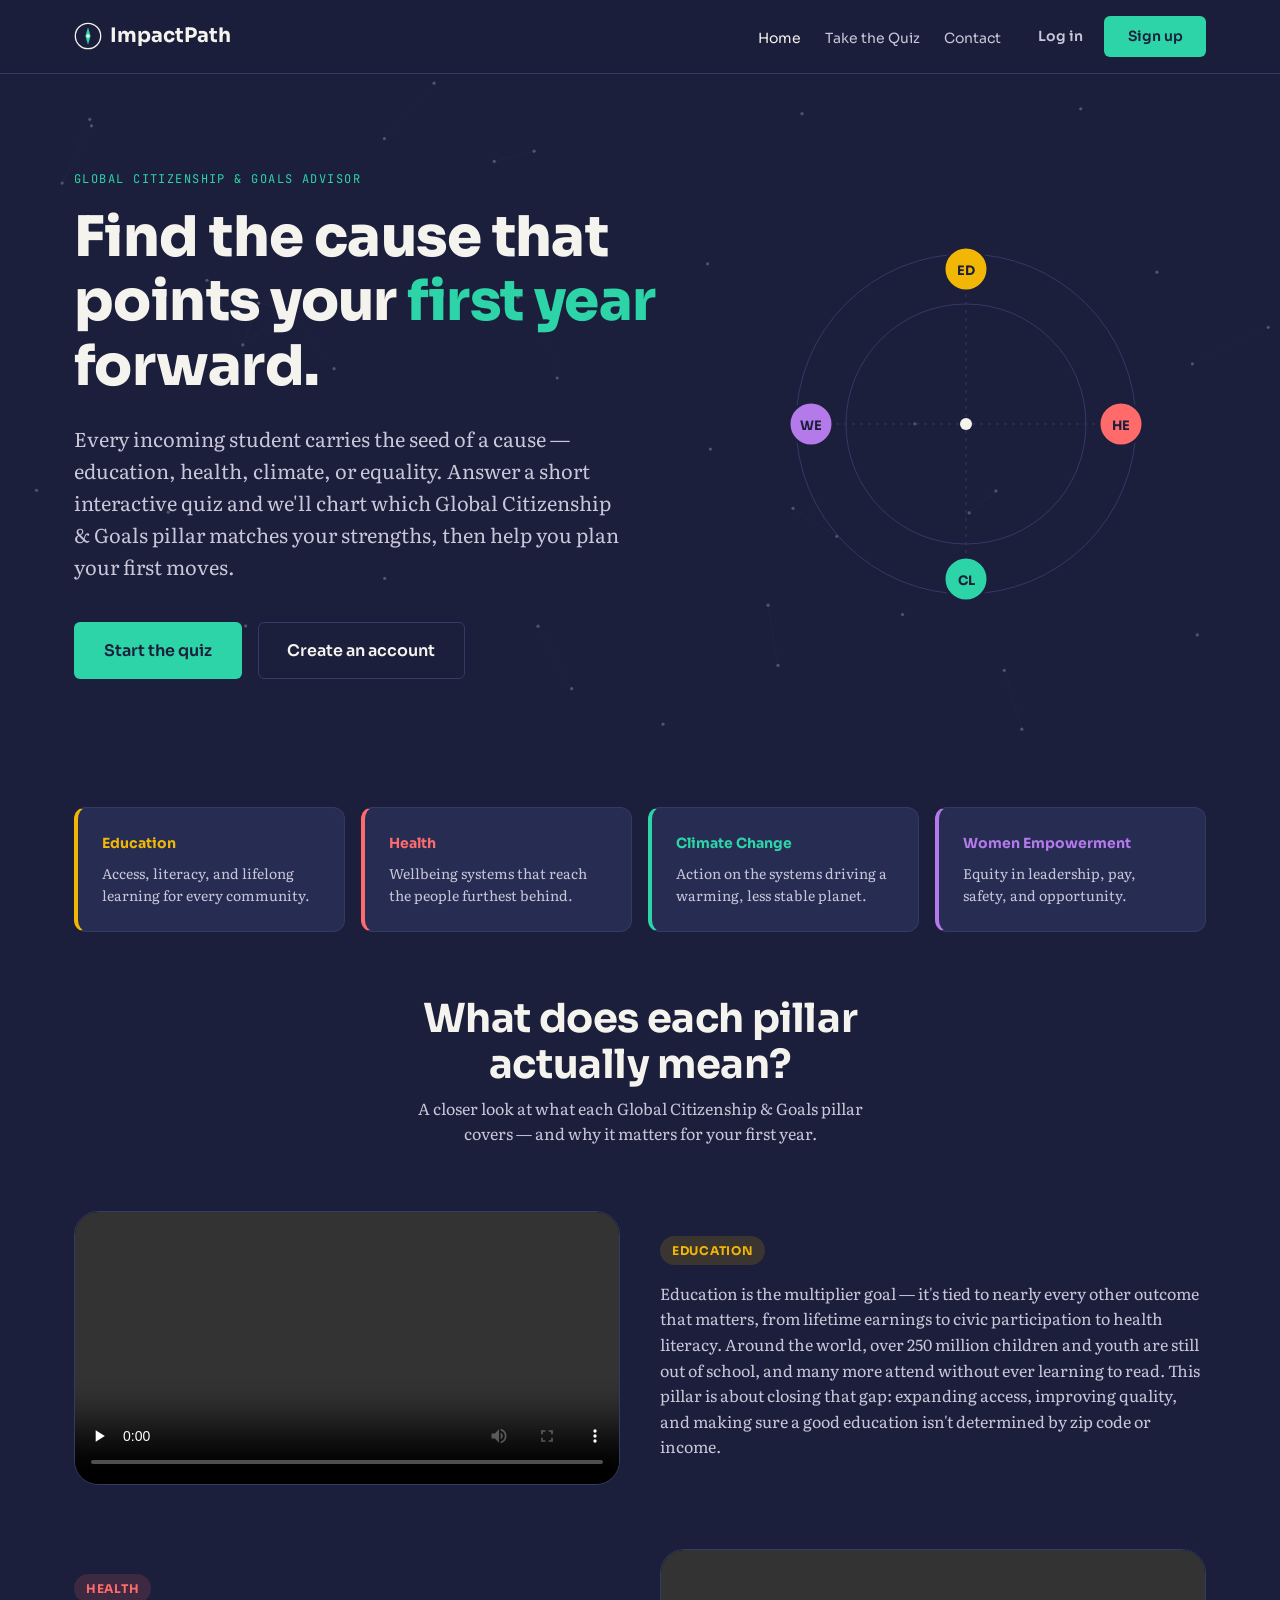
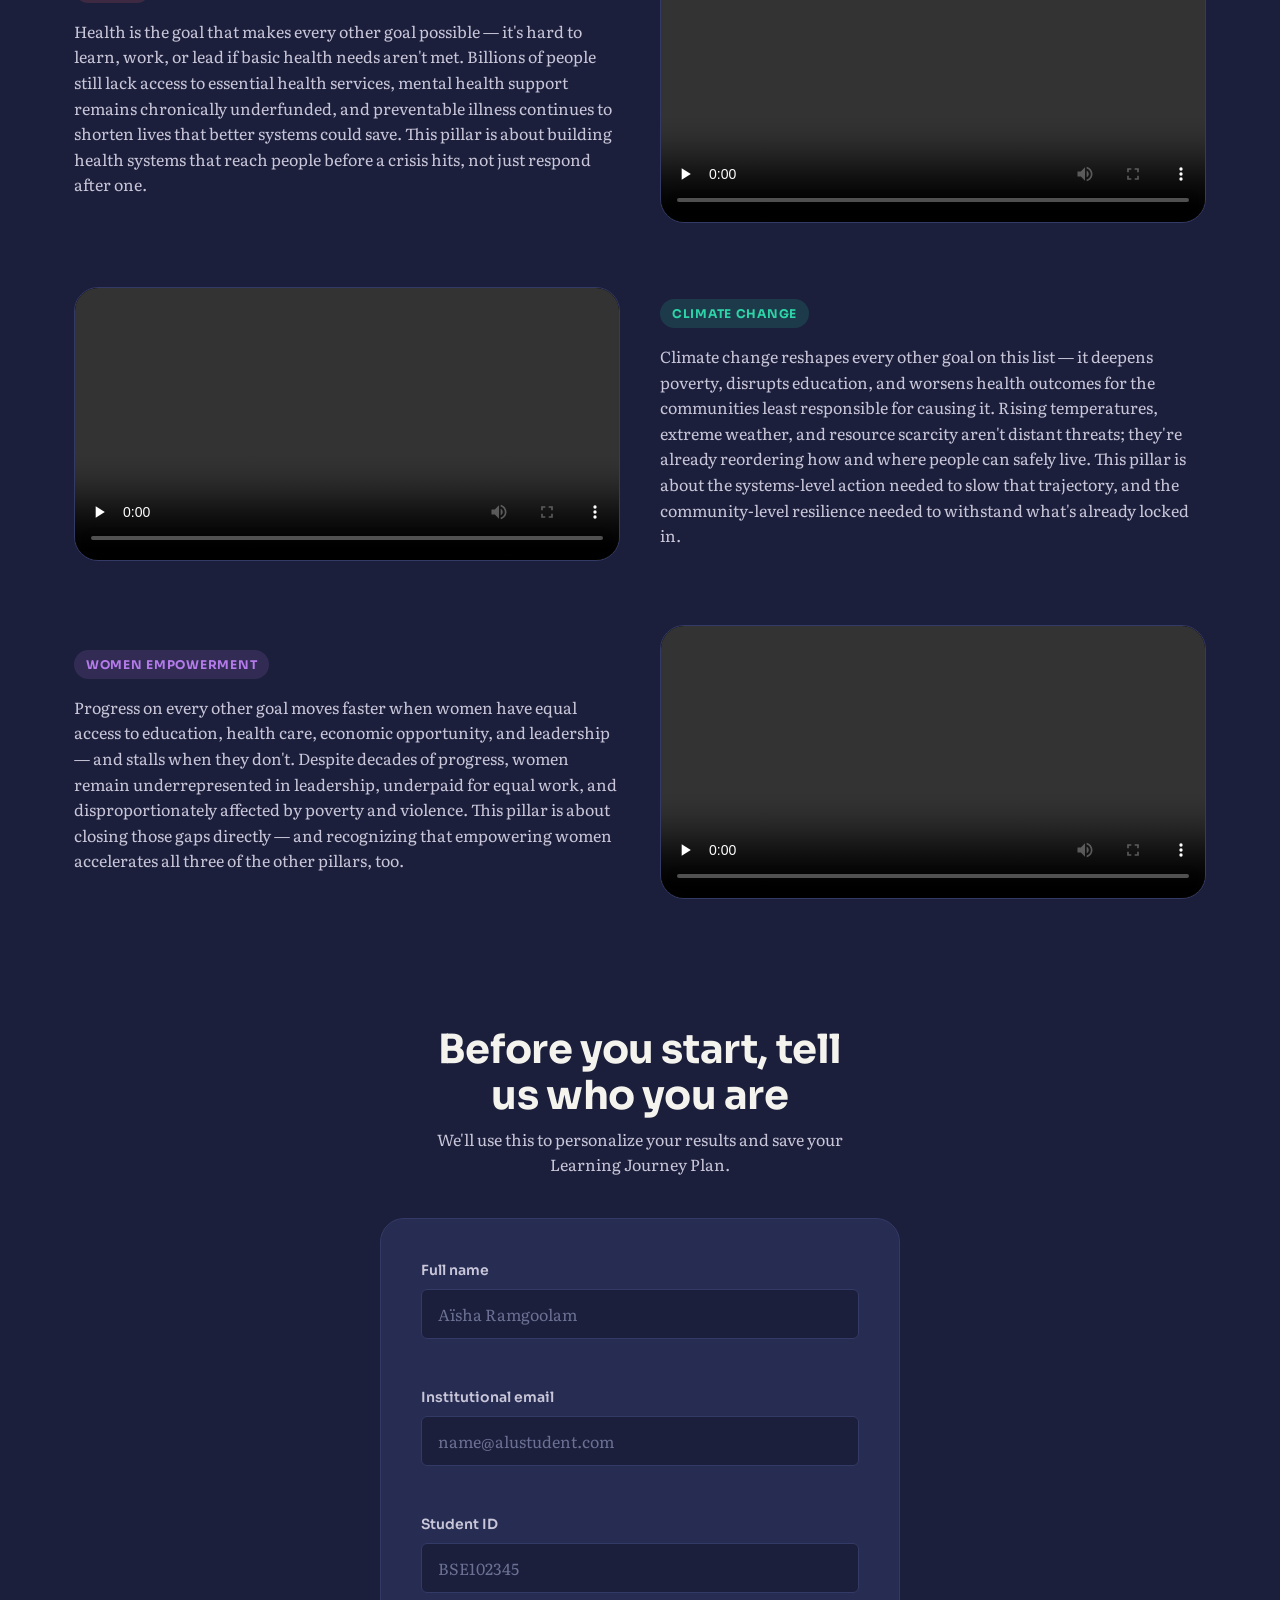
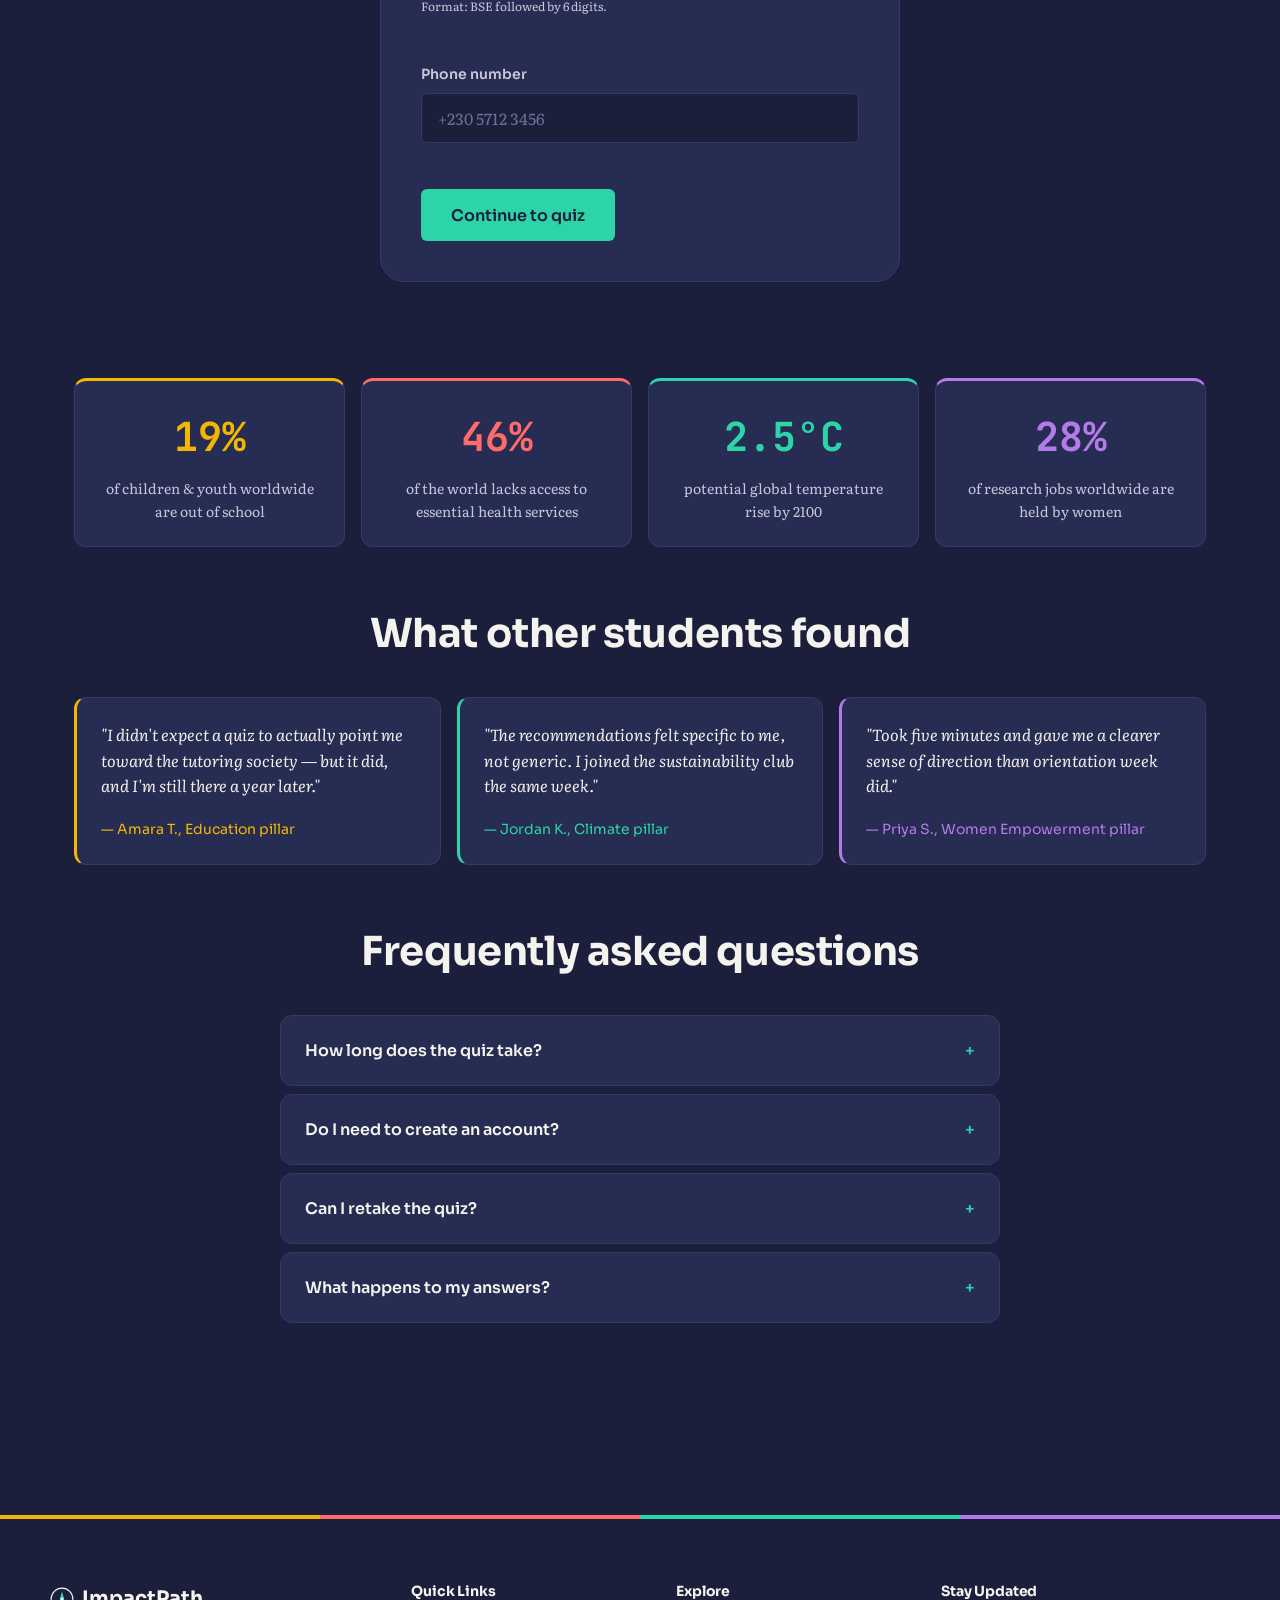
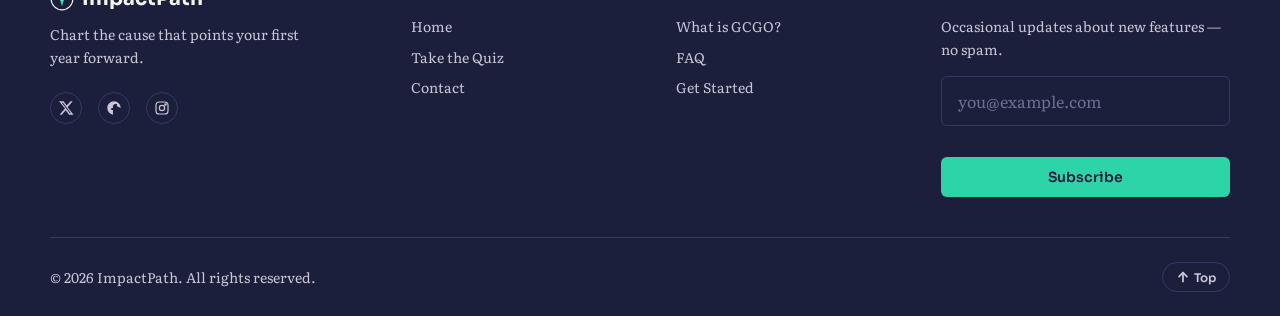
==== index.html @ 615e6e2e "Added usernames" ====
<!DOCTYPE html>
<html lang="en">
<head>
<meta charset="UTF-8">
<meta name="viewport" content="width=device-width, initial-scale=1.0">
<title>ImpactPath — Chart Your Global Journey</title>
<meta name="description" content="Discover which Global Citizenship & Goals pillar fits you best, and build your first-year Learning Journey Plan.">

<!-- Google Fonts: Sora (display), Literata (body), JetBrains Mono (data/timer) -->
<link rel="preconnect" href="https://fonts.googleapis.com">
<link rel="preconnect" href="https://fonts.gstatic.com" crossorigin>
<link href="https://fonts.googleapis.com/css2?family=Sora:wght@400;600;700;800&family=Literata:ital,wght@0,400;0,500;1,400&family=JetBrains+Mono:wght@500;700&display=swap" rel="stylesheet">

<link rel="stylesheet" href="css/style.css">
</head>
<body>

<!-- ============ PRELOADER ============
     Shown while fonts/assets load, then fades and removes itself.
     Reuses the compass motif so the very first thing a visitor
     sees already carries the site's signature. -->
<div class="preloader" id="preloader" aria-hidden="true">
  <svg class="preloader__compass" viewBox="0 0 100 100" xmlns="http://www.w3.org/2000/svg">
    <circle cx="50" cy="50" r="38" class="preloader__ring"/>
    <path d="M50 18L58 50L50 82L42 50L50 18Z" class="preloader__needle"/>
    <circle cx="50" cy="50" r="4" class="preloader__hub"/>
  </svg>
  <p class="preloader__label">Charting your journey…</p>
</div>

<!-- ============ NAV ============ -->
<nav class="site-nav">
  <div class="site-nav__inner">
    <a href="index.html" class="site-nav__brand">
      <!-- Compass mark: the site's recurring signature motif -->
      <svg class="compass-mark" viewBox="0 0 32 32" fill="none" xmlns="http://www.w3.org/2000/svg" aria-hidden="true">
        <circle cx="16" cy="16" r="14.5" stroke="#F5F3EE" stroke-width="1.5"/>
        <path d="M16 6L19 16L16 26L13 16L16 6Z" fill="#2DD4A7"/>
        <circle cx="16" cy="16" r="2" fill="#F5F3EE"/>
      </svg>
      ImpactPath
    </a>
    <button type="button" class="nav-toggle" id="nav-toggle" aria-label="Toggle navigation menu" aria-expanded="false" aria-controls="site-nav-panel">
      <span class="nav-toggle__bar"></span>
      <span class="nav-toggle__bar"></span>
      <span class="nav-toggle__bar"></span>
    </button>
    <div class="site-nav__panel" id="site-nav-panel">
      <ul class="site-nav__links">
        <li><a href="index.html" aria-current="page">Home</a></li>
        <li><a href="quiz.html">Take the Quiz</a></li>
        <!-- Hidden until js/auth.js finds saved quiz results in
             localStorage — see "My Results" nav link section -->
        <li id="nav-results-link" style="display:none;"><a href="results.html">My Results</a></li>
        <li><a href="contact.html">Contact</a></li>
      </ul>
      <div class="site-nav__auth">
        <button class="btn btn--text" data-open-auth="login">Log in</button>
        <button class="btn btn--primary" data-open-auth="signup">Sign up</button>
      </div>
    </div>
  </div>
</nav>

<!-- ============ HERO ============ -->
<header class="hero">
  <canvas class="particle-bg" aria-hidden="true"></canvas>
  <div class="container hero__inner">
    <div class="hero__copy">
      <p class="hero__eyebrow">Global Citizenship &amp; Goals Advisor</p>
      <h1 class="hero__title">Find the cause that points your <span class="text-accent">first year</span> forward.</h1>
      <p class="hero__lead">
        Every incoming student carries the seed of a cause — education, health, climate, or equality.
        Answer a short interactive quiz and we'll chart which Global Citizenship &amp; Goals pillar
        matches your strengths, then help you plan your first moves.
      </p>
      <div class="hero__actions">
        <a href="quiz.html" class="btn btn--primary btn--lg">Start the quiz</a>
        <button class="btn btn--ghost btn--lg" data-open-auth="signup">Create an account</button>
      </div>
    </div>

    <div class="hero__visual" aria-hidden="true">
      <!-- Signature compass graphic: four pillars as cardinal points -->
      <svg viewBox="0 0 400 400" class="hero-compass">
        <circle cx="200" cy="200" r="170" class="hc-ring hc-ring--outer"/>
        <circle cx="200" cy="200" r="120" class="hc-ring hc-ring--inner"/>
        <line x1="200" y1="30" x2="200" y2="370" class="hc-axis"/>
        <line x1="30" y1="200" x2="370" y2="200" class="hc-axis"/>

        <!-- North: Education -->
        <g class="hc-point hc-point--education">
          <circle cx="200" cy="45" r="22"/>
          <text x="200" y="51" text-anchor="middle">ED</text>
        </g>
        <!-- East: Health -->
        <g class="hc-point hc-point--health">
          <circle cx="355" cy="200" r="22"/>
          <text x="355" y="206" text-anchor="middle">HE</text>
        </g>
        <!-- South: Climate -->
        <g class="hc-point hc-point--climate">
          <circle cx="200" cy="355" r="22"/>
          <text x="200" y="361" text-anchor="middle">CL</text>
        </g>
        <!-- West: Women Empowerment -->
        <g class="hc-point hc-point--women">
          <circle cx="45" cy="200" r="22"/>
          <text x="45" y="206" text-anchor="middle">WE</text>
        </g>

        <circle cx="200" cy="200" r="6" fill="#F5F3EE"/>
      </svg>
    </div>
  </div>
</header>

<!-- ============ PILLARS STRIP ============ -->
<section class="pillars container" aria-label="The four GCGO pillars">
  <article class="pillar-card pillar-card--education reveal" style="transition-delay:0ms">
    <span class="pillar-card__tag">Education</span>
    <p>Access, literacy, and lifelong learning for every community.</p>
  </article>
  <article class="pillar-card pillar-card--health reveal" style="transition-delay:80ms">
    <span class="pillar-card__tag">Health</span>
    <p>Wellbeing systems that reach the people furthest behind.</p>
  </article>
  <article class="pillar-card pillar-card--climate reveal" style="transition-delay:160ms">
    <span class="pillar-card__tag">Climate Change</span>
    <p>Action on the systems driving a warming, less stable planet.</p>
  </article>
  <article class="pillar-card pillar-card--women reveal" style="transition-delay:240ms">
    <span class="pillar-card__tag">Women Empowerment</span>
    <p>Equity in leadership, pay, safety, and opportunity.</p>
  </article>
</section>

<!-- ============ PILLAR EXPLAINERS: description + video per pillar ============ -->
<section class="explainers container" id="learn-more" aria-label="A closer look at each GCGO pillar">
  <div class="explainers__intro">
    <h2>What does each pillar actually mean?</h2>
    <p>A closer look at what each Global Citizenship &amp; Goals pillar covers — and why it matters for your first year.</p>
  </div>

  <article class="explainer explainer--education reveal">
    <div class="explainer__media">
      <!-- Add a short explainer video at assets/video/education-explainer.mp4 -->
      <video controls preload="none" src="videos/Education.mp4">
        Your browser doesn't support embedded video.
      </video>
    </div>
    <div class="explainer__copy">
      <span class="explainer__tag">Education</span>
      <p>
        Education is the multiplier goal — it's tied to nearly every other outcome that
        matters, from lifetime earnings to civic participation to health literacy. Around
        the world, over 250 million children and youth are still out of school, and many
        more attend without ever learning to read. This pillar is about closing that gap:
        expanding access, improving quality, and making sure a good education isn't
        determined by zip code or income.
      </p>
    </div>
  </article>

  <article class="explainer explainer--health reveal">
    <div class="explainer__media">
      <!-- Add a short explainer video at assets/video/health-explainer.mp4 -->
      <video controls preload="none" src="videos/Health Promotion.mp4">
        Your browser doesn't support embedded video.
      </video>
    </div>
    <div class="explainer__copy">
      <span class="explainer__tag">Health</span>
      <p>
        Health is the goal that makes every other goal possible — it's hard to learn, work,
        or lead if basic health needs aren't met. Billions of people still lack access to
        essential health services, mental health support remains chronically underfunded,
        and preventable illness continues to shorten lives that better systems could save.
        This pillar is about building health systems that reach people before a crisis
        hits, not just respond after one.
      </p>
    </div>
  </article>

  <article class="explainer explainer--climate reveal">
    <div class="explainer__media">
      <video controls preload="none" src="videos/Climate Awareness.mp4">
        Your browser doesn't support embedded video.
      </video>
    </div>
    <div class="explainer__copy">
      <span class="explainer__tag">Climate Change</span>
      <p>
        Climate change reshapes every other goal on this list — it deepens poverty,
        disrupts education, and worsens health outcomes for the communities least
        responsible for causing it. Rising temperatures, extreme weather, and resource
        scarcity aren't distant threats; they're already reordering how and where people
        can safely live. This pillar is about the systems-level action needed to slow
        that trajectory, and the community-level resilience needed to withstand what's
        already locked in.
      </p>
    </div>
  </article>

  <article class="explainer explainer--women reveal">
    <div class="explainer__media">
      <video controls preload="none" src="videos/Women Empowerment.mp4">
        Your browser doesn't support embedded video.
      </video>
    </div>
    <div class="explainer__copy">
      <span class="explainer__tag">Women Empowerment</span>
      <p>
        Progress on every other goal moves faster when women have equal access to
        education, health care, economic opportunity, and leadership — and stalls when
        they don't. Despite decades of progress, women remain underrepresented in
        leadership, underpaid for equal work, and disproportionately affected by poverty
        and violence. This pillar is about closing those gaps directly — and recognizing
        that empowering women accelerates all three of the other pillars, too.
      </p>
    </div>
  </article>
</section>

<!-- ============ STUDENT DETAILS FORM ============ -->
<section class="details container" id="details">
  <div class="details__intro">
    <h2>Before you start, tell us who you are</h2>
    <p>We'll use this to personalize your results and save your Learning Journey Plan.</p>
  </div>

  <form id="student-details-form" class="details__form" novalidate>
    <div class="field">
      <label class="field__label" for="student-name">Full name</label>
      <input class="field__input" type="text" id="student-name" name="studentName" placeholder="Aïsha Ramgoolam" autocomplete="name">
      <small class="error-message" role="alert"></small>
    </div>

    <div class="field">
      <label class="field__label" for="student-email">Institutional email</label>
      <input class="field__input" type="email" id="student-email" name="studentEmail" placeholder="name@alustudent.com" autocomplete="email">
      <small class="error-message" role="alert"></small>
    </div>

    <div class="field">
      <label class="field__label" for="student-id">Student ID</label>
      <input class="field__input" type="text" id="student-id" name="studentId" placeholder="BSE102345">
      <small class="field__hint">Format: BSE followed by 6 digits.</small>
      <small class="error-message" role="alert"></small>
    </div>

    <div class="field">
      <label class="field__label" for="student-phone">Phone number</label>
      <input class="field__input" type="tel" id="student-phone" name="studentPhone" placeholder="+230 5712 3456" autocomplete="tel">
      <small class="error-message" role="alert"></small>
    </div>

    <button type="submit" class="btn btn--primary btn--lg">Continue to quiz</button>
    <p class="form-submit-status" role="status"></p>
  </form>
</section>

<!-- ============ STATS: animated counters ============ -->
<section class="stats container reveal" aria-label="Why these pillars matter">
  <div class="stats__grid">
    <div class="stat-counter" data-target="20" data-decimals="0" data-suffix="%" style="--pillar-color: var(--color-education);">
      <span class="stat-counter__value">0%</span>
      <p>of children &amp; youth worldwide are out of school</p>
    </div>
    <div class="stat-counter" data-target="50" data-decimals="0" data-suffix="%" style="--pillar-color: var(--color-health);">
      <span class="stat-counter__value">0%</span>
      <p>of the world lacks access to essential health services</p>
    </div>
    <div class="stat-counter" data-target="2.7" data-decimals="1" data-suffix="°C" style="--pillar-color: var(--color-climate);">
      <span class="stat-counter__value">0°C</span>
      <p>potential global temperature rise by 2100</p>
    </div>
    <div class="stat-counter" data-target="30" data-decimals="0" data-suffix="%" style="--pillar-color: var(--color-women);">
      <span class="stat-counter__value">0%</span>
      <p>of research jobs worldwide are held by women</p>
    </div>
  </div>
</section>

<!-- ============ TESTIMONIALS ============
     Illustrative placeholder quotes for this coursework demo —
     swap in real feedback once other students have tried the
     quiz. Names are fictional, not real people. -->
<section class="testimonials container reveal" aria-label="What students found">
  <h2>What other students found</h2>
  <div class="testimonial-grid">
    <article class="testimonial-card" style="--pillar-color: var(--color-education);">
      <p class="testimonial-card__quote">"I didn't expect a quiz to actually point me toward the tutoring society — but it did, and I'm still there a year later."</p>
      <span class="testimonial-card__author">— Amara T., Education pillar</span>
    </article>
    <article class="testimonial-card" style="--pillar-color: var(--color-climate);">
      <p class="testimonial-card__quote">"The recommendations felt specific to me, not generic. I joined the sustainability club the same week."</p>
      <span class="testimonial-card__author">— Jordan K., Climate pillar</span>
    </article>
    <article class="testimonial-card" style="--pillar-color: var(--color-women);">
      <p class="testimonial-card__quote">"Took five minutes and gave me a clearer sense of direction than orientation week did."</p>
      <span class="testimonial-card__author">— Priya S., Women Empowerment pillar</span>
    </article>
  </div>
</section>

<!-- ============ FAQ ACCORDION ============ -->
<section class="faq container reveal" id="faq" aria-label="Frequently asked questions">
  <h2>Frequently asked questions</h2>
  <div class="faq-list">
    <div class="faq-item">
      <button class="faq-item__question" aria-expanded="false">
        How long does the quiz take?
        <span class="faq-item__icon" aria-hidden="true">+</span>
      </button>
      <div class="faq-item__answer"><div>
        <p>About 5 minutes — ten questions, each with its own 30-second timer, so it moves quickly.</p>
      </div></div>
    </div>
    <div class="faq-item">
      <button class="faq-item__question" aria-expanded="false">
        Do I need to create an account?
        <span class="faq-item__icon" aria-hidden="true">+</span>
      </button>
      <div class="faq-item__answer"><div>
        <p>No — you can take the quiz and see your results without signing up. An account just lets you save your plan for later.</p>
      </div></div>
    </div>
    <div class="faq-item">
      <button class="faq-item__question" aria-expanded="false">
        Can I retake the quiz?
        <span class="faq-item__icon" aria-hidden="true">+</span>
      </button>
      <div class="faq-item__answer"><div>
        <p>Yes, anytime — your results page has a "Retake the quiz" button, and each attempt is scored fresh.</p>
      </div></div>
    </div>
    <div class="faq-item">
      <button class="faq-item__question" aria-expanded="false">
        What happens to my answers?
        <span class="faq-item__icon" aria-hidden="true">+</span>
      </button>
      <div class="faq-item__answer"><div>
        <p>Everything stays in your browser for this demo — nothing is sent to a server or stored anywhere else.</p>
      </div></div>
    </div>
  </div>
</section>

<!-- ============ AUTH MODAL (shared) ============ -->
<div class="modal-backdrop" id="auth-modal-backdrop">
  <div class="auth-modal" role="dialog" aria-modal="true" aria-labelledby="auth-modal-title">
    <button class="auth-modal__close" aria-label="Close">&times;</button>
    <div class="auth-modal__tabs">
      <button class="auth-modal__tab is-active" data-tab="login" id="auth-modal-title">Log in</button>
      <button class="auth-modal__tab" data-tab="signup">Sign up</button>
    </div>

    <div class="auth-modal__panel is-active" data-panel="login">
      <p class="auth-modal__sub">Welcome back — continue your journey plan.</p>
      <form id="login-form" novalidate>
        <div class="field">
          <label class="field__label" for="login-email">Institutional email</label>
          <input class="field__input" type="email" id="login-email" placeholder="name@alustudent.com">
          <small class="error-message" role="alert"></small>
        </div>
        <div class="field">
          <label class="field__label" for="login-password">Password</label>
          <input class="field__input" type="password" id="login-password" placeholder="••••••••">
          <small class="error-message" role="alert"></small>
        </div>
        <button type="submit" class="btn btn--primary" style="width:100%;justify-content:center;">Log in</button>
        <p class="form-submit-status" role="status"></p>
      </form>
    </div>

    <div class="auth-modal__panel" data-panel="signup">
      <p class="auth-modal__sub">Create an account to save your results.</p>
      <form id="signup-form" novalidate>
        <div class="field">
          <label class="field__label" for="signup-name">Full name</label>
          <input class="field__input" type="text" id="signup-name" placeholder="Aïsha Ramgoolam">
          <small class="error-message" role="alert"></small>
        </div>
        <div class="field">
          <label class="field__label" for="signup-email">Institutional email</label>
          <input class="field__input" type="email" id="signup-email" placeholder="name@alustudent.com">
          <small class="error-message" role="alert"></small>
        </div>
        <div class="field">
          <label class="field__label" for="signup-password">Password</label>
          <input class="field__input" type="password" id="signup-password" placeholder="At least 8 characters">
          <small class="error-message" role="alert"></small>
        </div>
        <button type="submit" class="btn btn--primary" style="width:100%;justify-content:center;">Create account</button>
        <p class="form-submit-status" role="status"></p>
      </form>
    </div>
  </div>
</div>

<footer class="site-footer">
  <!-- Accent bar echoing the four GCGO pillar colors used throughout the site -->
  <div class="site-footer__accent" aria-hidden="true"></div>

  <div class="container site-footer__top">
    <div class="site-footer__col site-footer__col--brand">
      <a href="index.html" class="site-footer__brand">
        <svg class="compass-mark" viewBox="0 0 32 32" fill="none" xmlns="http://www.w3.org/2000/svg" aria-hidden="true">
          <circle cx="16" cy="16" r="14.5" stroke="#F5F3EE" stroke-width="1.5"/>
          <path d="M16 6L19 16L16 26L13 16L16 6Z" fill="#2DD4A7"/>
          <circle cx="16" cy="16" r="2" fill="#F5F3EE"/>
        </svg>
        ImpactPath
      </a>
      <p class="site-footer__tagline">Chart the cause that points your first year forward.</p>
      <div class="site-footer__social">
        <a href="https://twitter.com/Ella Ter" target="_blank" rel="noopener noreferrer" aria-label="Follow on X (Twitter)">
          <svg viewBox="0 0 24 24" width="16" height="16" fill="currentColor" aria-hidden="true"><path d="M18.9 2H22l-7.6 8.7L23.3 22H16.7l-5.2-6.8L5.6 22H2.4l8.1-9.3L1.5 2h6.8l4.7 6.2L18.9 2Zm-1.2 18h1.7L7.4 4H5.6l12.1 16Z"/></svg>
        </a>
        <a href="https://facebook.com/Ella Ter" target="_blank" rel="noopener noreferrer" aria-label="Follow on Facebook">
          <svg viewBox="0 0 24 24" width="16" height="16" fill="currentColor" aria-hidden="true"><path d="M22 12.06C22 6.5 17.52 2 12 2S2 6.5 2 12.06c0 5 3.66 9.15 8.44 9.94v-7.03H7.9v-2.9h2.54V9.85c0-2.51 1.49-3.9 3.77-3.9 1.09 0 2.24.2 2.24.2v2.46h-1.26c-1.２４ 0-1.63.77-1。63 1。56v1。88h２。78l-.44 ２。9h-２。34V２２c４。７８-.７９ ８。４４-４。９４ ８。４４-９。９４Z"/></svg>
        </a>
        <a href="https://instagram.com/Ella Ter" target="_blank" rel="noopener noreferrer" aria-label="Follow on Instagram">
          <svg viewBox="0 0 24 24" width="16" height="16" fill="none" stroke="currentColor" stroke-width="1.8" aria-hidden="true"><rect x="3" y="3" width="18" height="18" rx="5"/><circle cx="12" cy="12" r="4"/><circle cx="17.2" cy="6.8" r="1"/></svg>
        </a>
      </div>
    </div>

    <div class="site-footer__col">
      <h3 class="site-footer__heading">Quick Links</h3>
      <ul class="site-footer__list">
        <li><a href="index.html">Home</a></li>
        <li><a href="quiz.html">Take the Quiz</a></li>
        <li><a href="contact.html">Contact</a></li>
      </ul>
    </div>

    <div class="site-footer__col">
      <h3 class="site-footer__heading">Explore</h3>
      <ul class="site-footer__list">
        <li><a href="index.html#learn-more">What is GCGO?</a></li>
        <li><a href="index.html#faq">FAQ</a></li>
        <li><a href="index.html#details">Get Started</a></li>
      </ul>
    </div>

    <div class="site-footer__col">
      <h3 class="site-footer__heading">Stay Updated</h3>
      <p class="site-footer__newsletter-copy">Occasional updates about new features — no spam.</p>
      <form class="site-footer__newsletter" id="newsletter-form" novalidate>
        <div class="field">
          <input class="field__input" type="email" id="newsletter-email" placeholder="you@example.com" aria-label="Email address">
          <small class="error-message" role="alert"></small>
        </div>
        <button type="submit" class="btn btn--primary" style="width:100%;justify-content:center;">Subscribe</button>
        <p class="form-submit-status" role="status"></p>
      </form>
    </div>
  </div>

  <div class="container site-footer__bottom">
    <span class="site-footer__copyright">&copy; <span id="footer-year">2026</span> ImpactPath. All rights reserved.</span>
    <button type="button" class="site-footer__top-btn" id="back-to-top" aria-label="Back to top">
      <svg viewBox="0 0 16 16" width="14" height="14" fill="none" stroke="currentColor" stroke-width="2" stroke-linecap="round" stroke-linejoin="round" aria-hidden="true"><path d="M8 13V3"/><path d="M3.5 7.5 8 3l4.5 4.5"/></svg>
      Top
    </button>
  </div>
</footer>

<script src="js/validation.js"></script>
<script src="js/auth.js"></script>
<script src="js/animations.js"></script>
<script src="js/landing.js"></script>
</body>
</html>
---- css/style.css ----
/* ============================================================
   GCGO ADVISOR — DESIGN TOKENS
   "Compass" visual system: a deep indigo base with four
   accent colors, one per Global Citizenship & Goals pillar.
   Every page pulls from this single source of truth so the
   identity stays consistent across Landing, Quiz, Results,
   and Contact.
   ============================================================ */

:root {
  /* ---- Base palette ---- */
  --color-ink: #1B1F3B;          /* deep indigo — primary background */
  --color-ink-light: #262C52;    /* lifted surface (cards, panels) */
  --color-ink-lighter: #333A66;  /* borders / dividers on dark */
  --color-paper: #F5F3EE;        /* warm off-white — primary text on dark */
  --color-paper-dim: #C9C6D9;    /* secondary text on dark */

  /* ---- GCGO pillar accents ---- */
  --color-education: #F2B705;    /* gold */
  --color-health: #FF6B6B;       /* coral */
  --color-climate: #2DD4A7;      /* teal */
  --color-women: #B47AEA;        /* violet */

  /* ---- Semantic aliases (so logic code doesn't hardcode hexes) ---- */
  --color-success: #2DD4A7;
  --color-error: #FF6B6B;
  --color-warning: #F2B705;

  /* ---- Typography ---- */
  --font-display: 'Sora', system-ui, sans-serif;
  --font-body: 'Literata', Georgia, serif;
  --font-mono: 'JetBrains Mono', 'Courier New', monospace;

  /* ---- Type scale ---- */
  --text-xs: 0.75rem;
  --text-sm: 0.875rem;
  --text-base: 1rem;
  --text-lg: 1.25rem;
  --text-xl: 1.75rem;
  --text-2xl: 2.5rem;
  --text-3xl: 3.5rem;

  /* ---- Spacing scale ---- */
  --space-1: 0.25rem;
  --space-2: 0.5rem;
  --space-3: 1rem;
  --space-4: 1.5rem;
  --space-5: 2.5rem;
  --space-6: 4rem;
  --space-7: 6rem;

  /* ---- Shape ---- */
  --radius-sm: 6px;
  --radius-md: 12px;
  --radius-lg: 24px;

  /* ---- Motion ---- */
  --ease-out: cubic-bezier(0.16, 1, 0.3, 1);
  --duration-fast: 150ms;
  --duration-base: 300ms;
}

/* Respect reduced-motion preference site-wide */
@media (prefers-reduced-motion: reduce) {
  *, *::before, *::after {
    animation-duration: 0.01ms !important;
    animation-iteration-count: 1 !important;
    transition-duration: 0.01ms !important;
    scroll-behavior: auto !important;
  }
}
/* ============================================================
   GCGO ADVISOR — BASE STYLES
   Reset + shared layout primitives (nav, buttons, footer)
   used identically across Landing, Quiz, Results, Contact.
   ============================================================ */

* { box-sizing: border-box; margin: 0; padding: 0; }

html { scroll-behavior: smooth; }

body {
  font-family: var(--font-body);
  background: var(--color-ink);
  color: var(--color-paper);
  line-height: 1.6;
  min-height: 100vh;
}

img, video { max-width: 100%; display: block; }

a { color: inherit; text-decoration: none; }

h1, h2, h3, h4 {
  font-family: var(--font-display);
  line-height: 1.15;
  letter-spacing: -0.01em;
}

/* Visible keyboard focus everywhere — accessibility floor */
:focus-visible {
  outline: 2px solid var(--color-climate);
  outline-offset: 3px;
  border-radius: var(--radius-sm);
}

.container {
  max-width: 1180px;
  margin: 0 auto;
  padding: 0 var(--space-4);
}

/* ---- Navigation (shared across all 4 pages) ---- */
.site-nav {
  position: sticky;
  top: 0;
  z-index: 100;
  background: rgba(27, 31, 59, 0.85);
  backdrop-filter: blur(10px);
  border-bottom: 1px solid var(--color-ink-lighter);
}

.site-nav__inner {
  display: flex;
  align-items: center;
  justify-content: space-between;
  padding: var(--space-3) var(--space-4);
  max-width: 1180px;
  margin: 0 auto;
}

.site-nav__brand {
  display: flex;
  align-items: center;
  gap: var(--space-2);
  font-family: var(--font-display);
  font-weight: 700;
  font-size: var(--text-lg);
}

.site-nav__brand .compass-mark {
  width: 28px;
  height: 28px;
}

.site-nav__links {
  display: flex;
  align-items: center;
  gap: var(--space-4);
  list-style: none;
}

.site-nav__links a {
  font-family: var(--font-display);
  font-size: var(--text-sm);
  color: var(--color-paper-dim);
  transition: color var(--duration-fast) var(--ease-out);
}

.site-nav__links a:hover,
.site-nav__links a[aria-current="page"] {
  color: var(--color-paper);
}

.site-nav__auth {
  display: flex;
  gap: var(--space-2);
}

/* ---- Nav panel wrapper: on desktop this just holds the links +
   auth buttons in a row (no visual change from before). On mobile
   (see breakpoint below) it becomes the collapsible dropdown. ---- */
.site-nav__panel {
  display: flex;
  align-items: center;
  gap: var(--space-4);
}

/* ---- Hamburger toggle: hidden on desktop, shown only on mobile ---- */
.nav-toggle {
  display: none;
  flex-direction: column;
  justify-content: center;
  align-items: center;
  gap: 5px;
  width: 36px;
  height: 36px;
  background: none;
  border: none;
  cursor: pointer;
  padding: 0;
}

.nav-toggle__bar {
  width: 22px;
  height: 2px;
  background: var(--color-paper);
  border-radius: 2px;
  transition: transform var(--duration-base) var(--ease-out),
              opacity var(--duration-base) var(--ease-out);
}

/* Animate into an "X" when the menu is open */
.nav-toggle.is-open .nav-toggle__bar:nth-child(1) { transform: translateY(7px) rotate(45deg); }
.nav-toggle.is-open .nav-toggle__bar:nth-child(2) { opacity: 0; }
.nav-toggle.is-open .nav-toggle__bar:nth-child(3) { transform: translateY(-7px) rotate(-45deg); }

/* ---- Buttons ---- */
.btn {
  font-family: var(--font-display);
  font-size: var(--text-sm);
  font-weight: 600;
  padding: 0.65rem 1.4rem;
  border-radius: var(--radius-sm);
  border: 1px solid transparent;
  cursor: pointer;
  transition: transform var(--duration-fast) var(--ease-out),
              background var(--duration-fast) var(--ease-out),
              border-color var(--duration-fast) var(--ease-out);
  display: inline-flex;
  align-items: center;
  gap: var(--space-2);
}

.btn:hover { transform: translateY(-1px); }
.btn:active { transform: translateY(0); }

.btn:disabled {
  opacity: 0.4;
  cursor: not-allowed;
  transform: none;
}

.btn--primary {
  background: var(--color-climate);
  color: var(--color-ink);
}
.btn--primary:hover { background: #3EE8BC; }

.btn--ghost {
  background: transparent;
  color: var(--color-paper);
  border-color: var(--color-ink-lighter);
}
.btn--ghost:hover { border-color: var(--color-paper-dim); }

.btn--text {
  background: transparent;
  color: var(--color-paper-dim);
  padding: 0.65rem 0.75rem;
}
.btn--text:hover { color: var(--color-paper); }

/* ---- Footer ---- */
.site-footer {
  position: relative;
  margin-top: var(--space-7);
  color: var(--color-paper-dim);
  font-size: var(--text-sm);
}

/* Accent bar: four equal segments in the site's pillar colors,
   echoing the compass motif used across every page. */
.site-footer__accent {
  height: 4px;
  background: linear-gradient(
    to right,
    var(--color-education) 0%, var(--color-education) 25%,
    var(--color-health) 25%, var(--color-health) 50%,
    var(--color-climate) 50%, var(--color-climate) 75%,
    var(--color-women) 75%, var(--color-women) 100%
  );
}

.site-footer__top {
  display: grid;
  grid-template-columns: 1.4fr 1fr 1fr 1.2fr;
  gap: var(--space-4);
  padding: var(--space-6) 0 var(--space-5);
}

.site-footer__col--brand { padding-right: var(--space-3); }

.site-footer__brand {
  display: flex;
  align-items: center;
  gap: var(--space-2);
  font-family: var(--font-display);
  font-weight: 700;
  font-size: var(--text-lg);
  color: var(--color-paper);
  margin-bottom: var(--space-2);
}

.site-footer__brand .compass-mark { width: 24px; height: 24px; }

.site-footer__tagline {
  font-size: var(--text-sm);
  margin-bottom: var(--space-4);
  max-width: 32ch;
}

.site-footer__social {
  display: flex;
  gap: var(--space-3);
  align-items: center;
}

.site-footer__social a {
  display: flex;
  align-items: center;
  justify-content: center;
  width: 32px;
  height: 32px;
  border-radius: 50%;
  border: 1px solid var(--color-ink-lighter);
  color: var(--color-paper-dim);
  transition: color var(--duration-fast) var(--ease-out),
              border-color var(--duration-fast) var(--ease-out),
              transform var(--duration-fast) var(--ease-out);
}

.site-footer__social a:hover {
  color: var(--color-climate);
  border-color: var(--color-climate);
  transform: translateY(-2px);
}

.site-footer__heading {
  font-family: var(--font-display);
  font-size: var(--text-sm);
  color: var(--color-paper);
  margin-bottom: var(--space-3);
}

.site-footer__list {
  list-style: none;
  display: flex;
  flex-direction: column;
  gap: var(--space-2);
}

.site-footer__list a {
  color: var(--color-paper-dim);
  transition: color var(--duration-fast) var(--ease-out);
}

.site-footer__list a:hover { color: var(--color-paper); }

.site-footer__newsletter-copy {
  font-size: var(--text-sm);
  margin-bottom: var(--space-3);
}

/* Newsletter form reuses the global .field / .field__input styles;
   just tighten the spacing since it's a small footer column */
.site-footer__newsletter .field { margin-bottom: var(--space-2); }
.site-footer__newsletter .form-submit-status { font-size: var(--text-xs); }

.site-footer__bottom {
  display: flex;
  justify-content: space-between;
  align-items: center;
  flex-wrap: wrap;
  gap: var(--space-3);
  border-top: 1px solid var(--color-ink-lighter);
  padding: var(--space-4) 0;
}

.site-footer__credit { font-size: var(--text-xs); }

.site-footer__top-btn {
  display: flex;
  align-items: center;
  gap: var(--space-1);
  background: none;
  border: 1px solid var(--color-ink-lighter);
  color: var(--color-paper-dim);
  font-family: var(--font-display);
  font-size: var(--text-xs);
  font-weight: 600;
  padding: 0.4rem 0.8rem;
  border-radius: 999px;
  cursor: pointer;
  transition: color var(--duration-fast) var(--ease-out),
              border-color var(--duration-fast) var(--ease-out),
              transform var(--duration-fast) var(--ease-out);
}

.site-footer__top-btn:hover {
  color: var(--color-climate);
  border-color: var(--color-climate);
  transform: translateY(-2px);
}

@media (max-width: 900px) {
  .site-footer__top { grid-template-columns: 1fr 1fr; }
  .site-footer__col--brand { grid-column: 1 / -1; padding-right: 0; }
}

@media (max-width: 560px) {
  .site-footer__top { grid-template-columns: 1fr; }
  .site-footer__bottom { flex-direction: column; text-align: center; }
}

/* ---- Auth modal (shared: Login / Sign up) ---- */
.modal-backdrop {
  position: fixed;
  inset: 0;
  background: rgba(10, 12, 26, 0.7);
  display: none;
  align-items: center;
  justify-content: center;
  z-index: 1000;
  padding: var(--space-3);
}
.modal-backdrop.is-open { display: flex; }

.auth-modal {
  background: var(--color-ink-light);
  border: 1px solid var(--color-ink-lighter);
  border-radius: var(--radius-lg);
  padding: var(--space-5);
  width: 100%;
  max-width: 420px;
  position: relative;
  animation: modal-in var(--duration-base) var(--ease-out);
}

@keyframes modal-in {
  from { opacity: 0; transform: translateY(12px) scale(0.98); }
  to { opacity: 1; transform: translateY(0) scale(1); }
}

.auth-modal__close {
  position: absolute;
  top: var(--space-3);
  right: var(--space-3);
  background: none;
  border: none;
  color: var(--color-paper-dim);
  font-size: var(--text-lg);
  cursor: pointer;
  line-height: 1;
  padding: var(--space-1);
}
.auth-modal__close:hover { color: var(--color-paper); }

.auth-modal__tabs {
  display: flex;
  gap: var(--space-2);
  margin-bottom: var(--space-4);
  border-bottom: 1px solid var(--color-ink-lighter);
}

.auth-modal__tab {
  background: none;
  border: none;
  color: var(--color-paper-dim);
  font-family: var(--font-display);
  font-weight: 600;
  font-size: var(--text-base);
  padding: var(--space-2) var(--space-1) var(--space-3);
  cursor: pointer;
  border-bottom: 2px solid transparent;
  margin-bottom: -1px;
  transition: color var(--duration-fast) var(--ease-out);
}

.auth-modal__tab.is-active {
  color: var(--color-paper);
  border-bottom-color: var(--color-climate);
}

.auth-modal__panel { display: none; }
.auth-modal__panel.is-active { display: block; }

.auth-modal h2 {
  font-size: var(--text-lg);
  margin-bottom: var(--space-1);
}

.auth-modal__sub {
  color: var(--color-paper-dim);
  font-size: var(--text-sm);
  margin-bottom: var(--space-4);
}
/* ============================================================
   GCGO ADVISOR — FORM & VALIDATION STYLES
   Shared by: landing page student-details form, auth modal,
   and the Contact page form. Inline errors only — no alert().
   ============================================================ */

.field {
  margin-bottom: var(--space-4);
}

.field__label {
  display: block;
  font-family: var(--font-display);
  font-size: var(--text-sm);
  font-weight: 600;
  color: var(--color-paper-dim);
  margin-bottom: var(--space-2);
}

.field__input {
  width: 100%;
  font-family: var(--font-body);
  font-size: var(--text-base);
  color: var(--color-paper);
  background: var(--color-ink);
  border: 1.5px solid var(--color-ink-lighter);
  border-radius: var(--radius-sm);
  padding: 0.75rem 1rem;
  transition: border-color var(--duration-fast) var(--ease-out),
              background var(--duration-fast) var(--ease-out);
}

.field__input::placeholder { color: #6B7094; }

.field__input:focus {
  border-color: var(--color-climate);
  outline: none;
}

/* Real-time state toggling classes — set by JS on input/blur */
.field__input.is-valid {
  border-color: var(--color-success);
  background: rgba(45, 212, 167, 0.06);
}

.field__input.is-invalid {
  border-color: var(--color-error);
  background: rgba(255, 107, 107, 0.06);
}

/* Small shake cue when a field first goes invalid — micro-animation,
   not decoration: it draws the eye to the new error text below. */
.field__input.is-invalid.just-invalid {
  animation: field-shake 320ms var(--ease-out);
}

@keyframes field-shake {
  0%, 100% { transform: translateX(0); }
  25% { transform: translateX(-4px); }
  75% { transform: translateX(4px); }
}

.error-message {
  display: block;
  min-height: 1.2em;
  font-family: var(--font-display);
  font-size: var(--text-xs);
  color: var(--color-error);
  margin-top: var(--space-2);
  opacity: 0;
  transform: translateY(-4px);
  transition: opacity var(--duration-fast) var(--ease-out),
              transform var(--duration-fast) var(--ease-out);
}

.error-message.is-visible {
  opacity: 1;
  transform: translateY(0);
}

.success-message {
  display: block;
  font-family: var(--font-display);
  font-size: var(--text-xs);
  color: var(--color-success);
  margin-top: var(--space-2);
  opacity: 0;
  transition: opacity var(--duration-fast) var(--ease-out);
}

.success-message.is-visible { opacity: 1; }

.field__hint {
  font-size: var(--text-xs);
  color: var(--color-paper-dim);
  margin-top: var(--space-1);
  display: block;
}

.form-submit-status {
  font-family: var(--font-display);
  font-size: var(--text-sm);
  padding: var(--space-3);
  border-radius: var(--radius-sm);
  margin-top: var(--space-3);
  display: none;
}

.form-submit-status.is-success {
  display: block;
  background: rgba(45, 212, 167, 0.12);
  color: var(--color-success);
  border: 1px solid var(--color-success);
}

.form-submit-status.is-error {
  display: block;
  background: rgba(255, 107, 107, 0.12);
  color: var(--color-error);
  border: 1px solid var(--color-error);
}
/* ============================================================
   GCGO ADVISOR — LANDING PAGE STYLES
   ============================================================ */

.text-accent { color: var(--color-climate); }

/* ---- Hero ---- */
.hero {
  padding: var(--space-7) 0 var(--space-6);
  overflow: hidden;
}

.hero__inner {
  display: grid;
  grid-template-columns: 1.1fr 0.9fr;
  gap: var(--space-6);
  align-items: center;
}

.hero__eyebrow {
  font-family: var(--font-mono);
  font-size: var(--text-xs);
  text-transform: uppercase;
  letter-spacing: 0.12em;
  color: var(--color-climate);
  margin-bottom: var(--space-3);
}

.hero__title {
  font-size: var(--text-3xl);
  font-weight: 800;
  margin-bottom: var(--space-4);
}

.hero__lead {
  color: var(--color-paper-dim);
  font-size: var(--text-lg);
  max-width: 46ch;
  margin-bottom: var(--space-5);
}

.hero__actions {
  display: flex;
  gap: var(--space-3);
  flex-wrap: wrap;
}

.btn--lg {
  padding: 0.9rem 1.8rem;
  font-size: var(--text-base);
}

/* ---- Hero compass graphic ---- */
.hero__visual {
  display: flex;
  justify-content: center;
}

.hero-compass {
  width: 100%;
  max-width: 400px;
  animation: compass-drift 16s linear infinite;
}

@keyframes compass-drift {
  from { transform: rotate(0deg); }
  to { transform: rotate(360deg); }
}

.hc-ring {
  fill: none;
  stroke: var(--color-ink-lighter);
  stroke-width: 1;
}

.hc-axis {
  stroke: var(--color-ink-lighter);
  stroke-width: 1;
  stroke-dasharray: 3 5;
}

.hc-point circle {
  stroke: var(--color-ink);
  stroke-width: 3;
}
.hc-point text {
  font-family: var(--font-display);
  font-weight: 700;
  font-size: 13px;
  fill: var(--color-ink);
  /* Counter-rotate the labels so they stay upright while the
     compass ring drifts — the labels are information, the ring
     is atmosphere. */
  animation: compass-counter-drift 16s linear infinite;
  transform-origin: center;
}
.hc-point { transform-origin: 200px 200px; }

@keyframes compass-counter-drift {
  from { transform: rotate(0deg); }
  to { transform: rotate(-360deg); }
}

.hc-point--education circle { fill: var(--color-education); transform-origin: 200px 45px; }
.hc-point--health circle { fill: var(--color-health); transform-origin: 355px 200px; }
.hc-point--climate circle { fill: var(--color-climate); transform-origin: 200px 355px; }
.hc-point--women circle { fill: var(--color-women); transform-origin: 45px 200px; }

@media (prefers-reduced-motion: reduce) {
  .hero-compass, .hc-point text { animation: none; }
}

/* ---- Pillars strip ---- */
.pillars {
  display: grid;
  grid-template-columns: repeat(4, 1fr);
  gap: var(--space-3);
  padding-top: var(--space-6);
  padding-bottom: var(--space-6);
}

.pillar-card {
  background: var(--color-ink-light);
  border: 1px solid var(--color-ink-lighter);
  border-left: 4px solid transparent;
  border-radius: var(--radius-md);
  padding: var(--space-4);
  transition: transform var(--duration-base) var(--ease-out),
              border-color var(--duration-fast) var(--ease-out);
}

.pillar-card:hover { transform: translateY(-4px); }

.pillar-card--education { border-left-color: var(--color-education); }
.pillar-card--health { border-left-color: var(--color-health); }
.pillar-card--climate { border-left-color: var(--color-climate); }
.pillar-card--women { border-left-color: var(--color-women); }

.pillar-card__tag {
  display: block;
  font-family: var(--font-display);
  font-weight: 700;
  font-size: var(--text-sm);
  margin-bottom: var(--space-2);
}

.pillar-card--education .pillar-card__tag { color: var(--color-education); }
.pillar-card--health .pillar-card__tag { color: var(--color-health); }
.pillar-card--climate .pillar-card__tag { color: var(--color-climate); }
.pillar-card--women .pillar-card__tag { color: var(--color-women); }

.pillar-card p {
  color: var(--color-paper-dim);
  font-size: var(--text-sm);
}

/* ---- Pillar explainers: description + video per pillar ---- */
.explainers {
  padding-bottom: var(--space-6);
}

.explainers__intro {
  text-align: center;
  max-width: 55ch;
  margin: 0 auto var(--space-6);
}

.explainers__intro h2 {
  font-size: var(--text-2xl);
  margin-bottom: var(--space-2);
}

.explainers__intro p { color: var(--color-paper-dim); }

.explainer {
  --pillar-color: var(--color-climate);
  display: grid;
  grid-template-columns: 1fr 1fr;
  gap: var(--space-5);
  align-items: center;
  margin-bottom: var(--space-6);
}

/* Alternate media/copy sides on desktop for visual rhythm as you scroll */
.explainer:nth-of-type(even) .explainer__media { order: 2; }
.explainer:nth-of-type(even) .explainer__copy { order: 1; }

.explainer--education { --pillar-color: var(--color-education); }
.explainer--health { --pillar-color: var(--color-health); }
.explainer--climate { --pillar-color: var(--color-climate); }
.explainer--women { --pillar-color: var(--color-women); }

.explainer__media video {
  width: 100%;
  border-radius: var(--radius-lg);
  background: #000;
  border: 1px solid var(--color-ink-lighter);
}

.explainer__tag {
  display: inline-block;
  font-family: var(--font-display);
  font-weight: 700;
  font-size: var(--text-xs);
  text-transform: uppercase;
  letter-spacing: 0.06em;
  color: var(--pillar-color);
  background: color-mix(in srgb, var(--pillar-color) 15%, transparent);
  padding: 0.3rem 0.75rem;
  border-radius: 999px;
  margin-bottom: var(--space-3);
}

.explainer__copy p {
  color: var(--color-paper-dim);
}

@media (max-width: 760px) {
  .explainer { grid-template-columns: 1fr; }
  .explainer:nth-of-type(even) .explainer__media,
  .explainer:nth-of-type(even) .explainer__copy { order: initial; }
}

/* ---- Details form section ---- */
.details {
  padding-bottom: var(--space-7);
}

.details__intro {
  text-align: center;
  max-width: 50ch;
  margin: 0 auto var(--space-5);
}

.details__intro h2 {
  font-size: var(--text-2xl);
  margin-bottom: var(--space-2);
}

.details__intro p { color: var(--color-paper-dim); }

.details__form {
  max-width: 520px;
  margin: 0 auto;
  background: var(--color-ink-light);
  border: 1px solid var(--color-ink-lighter);
  border-radius: var(--radius-lg);
  padding: var(--space-5);
}

/* ---- Responsive ---- */
@media (max-width: 860px) {
  .hero__inner { grid-template-columns: 1fr; }
  .hero__visual { order: -1; max-width: 280px; margin: 0 auto; }
  .pillars { grid-template-columns: repeat(2, 1fr); }
  .nav-toggle { display: flex; } /* show the hamburger button */

  .site-nav__panel {
    display: none; /* hidden until toggled open by js/auth.js */
    position: absolute;
    top: 100%;
    left: 0;
    right: 0;
    flex-direction: column;
    align-items: stretch;
    gap: var(--space-4);
    background: var(--color-ink-light);
    border-bottom: 1px solid var(--color-ink-lighter);
    padding: var(--space-4);
  }

  .site-nav__panel.is-open { display: flex; }

  .site-nav__links {
    flex-direction: column;
    align-items: flex-start;
    gap: var(--space-3);
  }

  .site-nav__auth {
    flex-direction: column;
    gap: var(--space-2);
  }

  .site-nav__auth .btn {
    width: 100%;
    justify-content: center;
  }
}

@media (max-width: 480px) {
  .hero__title { font-size: var(--text-2xl); }
  .pillars { grid-template-columns: 1fr; }
}

/* ============================================================
   GCGO ADVISOR — PRELOADER
   Full-screen overlay shown until the window 'load' event fires,
   then fades out and unmounts itself (see js/preloader.js).
   ============================================================ */

.preloader {
  position: fixed;
  inset: 0;
  z-index: 2000;
  display: flex;
  flex-direction: column;
  align-items: center;
  justify-content: center;
  gap: var(--space-3);
  background: var(--color-ink);
  transition: opacity var(--duration-base) var(--ease-out),
              visibility var(--duration-base) var(--ease-out);
}

/* Added by JS once the page has fully loaded */
.preloader.is-hidden {
  opacity: 0;
  visibility: hidden;
  pointer-events: none;
}

.preloader__compass {
  width: 72px;
  height: 72px;
  animation: preloader-spin 1.1s linear infinite;
}

.preloader__ring {
  fill: none;
  stroke: var(--color-ink-lighter);
  stroke-width: 2;
}

.preloader__needle {
  fill: var(--color-climate);
}

.preloader__hub {
  fill: var(--color-paper);
}

.preloader__label {
  font-family: var(--font-mono);
  font-size: var(--text-xs);
  letter-spacing: 0.08em;
  text-transform: uppercase;
  color: var(--color-paper-dim);
}

@keyframes preloader-spin {
  from { transform: rotate(0deg); }
  to { transform: rotate(360deg); }
}

@media (prefers-reduced-motion: reduce) {
  .preloader__compass { animation: none; }
}

/* ============================================================
   GCGO ADVISOR — QUIZ PAGE STYLES
   ============================================================ */

/* ---- Pre-quiz gate: instructions + account check ---- */
.quiz-gate {
  padding: var(--space-6) 0;
  max-width: 640px;
}

.quiz-gate__card {
  background: var(--color-ink-light);
  border: 1px solid var(--color-ink-lighter);
  border-radius: var(--radius-lg);
  padding: var(--space-5);
}

.quiz-gate__card h1 {
  font-size: var(--text-2xl);
  margin-bottom: var(--space-4);
}

.quiz-gate__rules {
  list-style: none;
  display: flex;
  flex-direction: column;
  gap: var(--space-3);
  margin-bottom: var(--space-5);
}

.quiz-gate__rules li {
  display: flex;
  gap: var(--space-3);
  align-items: flex-start;
  color: var(--color-paper-dim);
  font-size: var(--text-sm);
}

.quiz-gate__rules li strong { color: var(--color-paper); }

.quiz-gate__rule-icon {
  flex-shrink: 0;
  width: 32px;
  height: 32px;
  display: flex;
  align-items: center;
  justify-content: center;
  border-radius: 50%;
  background: rgba(45, 212, 167, 0.12);
  font-size: var(--text-base);
}

.quiz-gate__ready {
  border-top: 1px solid var(--color-ink-lighter);
  padding-top: var(--space-4);
}

.quiz-gate__agree {
  display: flex;
  align-items: flex-start;
  gap: var(--space-2);
  font-size: var(--text-sm);
  color: var(--color-paper-dim);
  margin-bottom: var(--space-4);
  cursor: pointer;
}

.quiz-gate__agree input[type="checkbox"] {
  width: 18px;
  height: 18px;
  flex-shrink: 0;
  margin-top: 2px;
  accent-color: var(--color-climate);
  cursor: pointer;
}

/* ---- Header: counter + timer + progress ticks ---- */
.quiz-header {
  position: relative; /* hosts the .particle-bg canvas */
  padding-top: var(--space-5);
  padding-bottom: var(--space-4);
  overflow: hidden;
}

.quiz-header > .container {
  position: relative;
  z-index: 1;
}

.quiz-header__top {
  display: flex;
  justify-content: space-between;
  align-items: center;
  gap: var(--space-3);
  margin-bottom: var(--space-3);
}

.quiz-question-counter {
  font-family: var(--font-display);
  font-size: var(--text-sm);
  color: var(--color-paper-dim);
}

/* Live speed-streak badge — hidden until a streak of 2+ builds */
.quiz-streak {
  display: flex;
  align-items: center;
  gap: var(--space-1);
  font-family: var(--font-mono);
  font-size: var(--text-sm);
  font-weight: 700;
  color: var(--color-health);
  background: rgba(255, 107, 107, 0.12);
  border: 1px solid var(--color-health);
  border-radius: 999px;
  padding: 0.3rem 0.75rem;
  margin-left: auto;
  animation: streak-pop var(--duration-base) var(--ease-out);
}

@keyframes streak-pop {
  from { transform: scale(0.85); opacity: 0; }
  to { transform: scale(1); opacity: 1; }
}

.quiz-timer {
  display: flex;
  align-items: center;
  gap: var(--space-2);
  font-family: var(--font-mono);
  font-size: var(--text-lg);
  font-weight: 700;
  color: var(--color-climate);
  padding: var(--space-1) var(--space-3);
  border-radius: var(--radius-sm);
  border: 1px solid var(--color-ink-lighter);
  transition: color var(--duration-base) var(--ease-out),
              border-color var(--duration-base) var(--ease-out);
}

.quiz-timer__icon { width: 18px; height: 18px; }

/* Warning state under 30 seconds — a gentle pulse, not a jarring one */
.quiz-timer.is-warning {
  color: var(--color-error);
  border-color: var(--color-error);
  animation: timer-pulse 1s ease-in-out infinite;
}

@keyframes timer-pulse {
  0%, 100% { opacity: 1; }
  50% { opacity: 0.55; }
}

.quiz-progress {
  display: flex;
  gap: var(--space-2);
}

.quiz-progress__tick {
  flex: 1;
  height: 6px;
  border-radius: 3px;
  background: var(--color-ink-lighter);
  transition: background var(--duration-base) var(--ease-out);
}

.quiz-progress__tick.is-filled.is-education { background: var(--color-education); }
.quiz-progress__tick.is-filled.is-health { background: var(--color-health); }
.quiz-progress__tick.is-filled.is-climate { background: var(--color-climate); }
.quiz-progress__tick.is-filled.is-women { background: var(--color-women); }

/* ---- Quiz card + layout ---- */
.quiz-main {
  padding-bottom: var(--space-7);
  max-width: 980px;
}

.quiz-layout {
  display: grid;
  grid-template-columns: 1fr 280px;
  gap: var(--space-4);
  align-items: start;
}

.quiz-fact {
  background: var(--color-ink-light);
  border: 1px solid var(--color-ink-lighter);
  border-left: 3px solid var(--color-climate);
  border-radius: var(--radius-md);
  padding: var(--space-4);
  position: sticky;
  top: 90px;
}

.quiz-fact__label {
  display: block;
  font-family: var(--font-mono);
  font-size: var(--text-xs);
  text-transform: uppercase;
  letter-spacing: 0.06em;
  color: var(--color-climate);
  margin-bottom: var(--space-2);
}

.quiz-fact p {
  color: var(--color-paper-dim);
  font-size: var(--text-sm);
}

@media (max-width: 900px) {
  .quiz-layout { grid-template-columns: 1fr; }
  .quiz-fact { position: static; }
}

.quiz-card {
  background: var(--color-ink-light);
  border: 1px solid var(--color-ink-lighter);
  border-radius: var(--radius-lg);
  padding: var(--space-5);
  min-height: 320px;
}

.quiz-card--enter { animation: card-enter var(--duration-base) var(--ease-out); }

@keyframes card-enter {
  from { opacity: 0; transform: translateY(8px); }
  to { opacity: 1; transform: translateY(0); }
}

.quiz-card__prompt {
  font-size: var(--text-xl);
  margin-bottom: var(--space-4);
}

.quiz-options {
  display: grid;
  gap: var(--space-2);
}

.quiz-option {
  text-align: left;
  font-family: var(--font-body);
  font-size: var(--text-base);
  color: var(--color-paper);
  background: var(--color-ink);
  border: 1.5px solid var(--color-ink-lighter);
  border-radius: var(--radius-sm);
  padding: var(--space-3) var(--space-4);
  cursor: pointer;
  transition: border-color var(--duration-fast) var(--ease-out),
              transform var(--duration-fast) var(--ease-out);
}

.quiz-option:hover { border-color: var(--color-paper-dim); transform: translateX(2px); }

.quiz-option.is-selected {
  border-color: var(--color-climate);
  background: rgba(45, 212, 167, 0.08);
}

.quiz-actions {
  display: flex;
  justify-content: flex-end;
  margin-top: var(--space-4);
}

.quiz-actions .btn:disabled {
  opacity: 0.4;
  cursor: not-allowed;
  transform: none;
}

/* ---- Image hotspot question ---- */
.hotspot-wrap {
  display: flex;
  flex-direction: column;
  align-items: center;
  gap: var(--space-3);
}

.hotspot-svg { width: 100%; max-width: 320px; }

.hotspot-ring {
  fill: none;
  stroke: var(--color-ink-lighter);
  stroke-width: 1.5;
  stroke-dasharray: 4 6;
}

.hotspot-zone circle {
  fill: var(--color-ink);
  stroke: var(--color-ink-lighter);
  stroke-width: 2;
  transition: fill var(--duration-fast) var(--ease-out),
              stroke var(--duration-fast) var(--ease-out);
  cursor: pointer;
}

.hotspot-zone text {
  fill: var(--color-paper-dim);
  font-family: var(--font-display);
  font-weight: 700;
  font-size: 16px;
  pointer-events: none;
}

.hotspot-zone:hover circle,
.hotspot-zone:focus-visible circle { stroke: var(--color-climate); }

.hotspot-zone.is-selected circle { fill: var(--color-climate); }
.hotspot-zone.is-selected text { fill: var(--color-ink); }

.hotspot-caption {
  font-size: var(--text-sm);
  color: var(--color-paper-dim);
}

/* ---- Audio / video question shared styles ---- */
.media-wrap {
  display: flex;
  flex-direction: column;
  gap: var(--space-3);
}

.media-wrap video {
  width: 100%;
  border-radius: var(--radius-md);
  background: #000;
}

.media-controls {
  display: flex;
  gap: var(--space-2);
}

.media-transcript {
  font-size: var(--text-sm);
  color: var(--color-paper-dim);
  background: var(--color-ink);
  border: 1px solid var(--color-ink-lighter);
  border-radius: var(--radius-sm);
  padding: var(--space-3);
}

.media-hint {
  font-size: var(--text-xs);
  font-family: var(--font-mono);
  color: var(--color-climate);
}

/* ---- Timeout lock overlay ---- */
.quiz-lock-overlay {
  position: fixed;
  inset: 0;
  z-index: 1500;
  display: none;
  align-items: center;
  justify-content: center;
  background: rgba(10, 12, 26, 0.85);
}

.quiz-lock-overlay.is-visible { display: flex; }

.quiz-lock-overlay__box {
  text-align: center;
  padding: var(--space-5);
}

.quiz-lock-overlay__box h2 {
  font-size: var(--text-2xl);
  color: var(--color-error);
  margin-bottom: var(--space-2);
}

.quiz-lock-overlay__box p { color: var(--color-paper-dim); }

@media (max-width: 600px) {
  .quiz-header__top { flex-direction: column; align-items: flex-start; gap: var(--space-2); }
}

/* ============================================================
   GCGO ADVISOR — PER-QUESTION TIMER ADDITIONS
   Skipped-tick color (question timed out unanswered) and a
   quicker overlay variant for the brief per-question "time's
   up" transition (as opposed to a longer end-of-quiz state).
   ============================================================ */

.quiz-progress__tick.is-filled.is-skipped {
  background: var(--color-ink-lighter);
  box-shadow: inset 0 0 0 1px var(--color-error);
}

.quiz-lock-overlay.is-brief .quiz-lock-overlay__box h2 {
  font-size: var(--text-xl);
}

/* ============================================================
   GCGO ADVISOR — RESULTS PAGE STYLES
   ============================================================ */

.results-empty {
  padding: var(--space-7) 0;
  text-align: center;
  max-width: 50ch;
  margin: 0 auto;
}
.results-empty h1 { margin-bottom: var(--space-2); }
.results-empty p { color: var(--color-paper-dim); margin-bottom: var(--space-4); }

.results-hero {
  padding: var(--space-6) 0 var(--space-4);
  text-align: center;
}

.results-hero__title {
  font-size: var(--text-2xl);
  margin-top: var(--space-2);
}

.results-grid {
  display: grid;
  grid-template-columns: 1fr 1fr;
  gap: var(--space-4);
  padding-bottom: var(--space-6);
  align-items: start;
}

/* ---- Badge / descriptive feedback panel ---- */
.results-badge {
  --pillar-color: var(--color-climate);
  background: var(--color-ink-light);
  border: 1px solid var(--color-ink-lighter);
  border-top: 4px solid var(--pillar-color);
  border-radius: var(--radius-lg);
  padding: var(--space-5);
}

.results-badge__tag {
  display: inline-block;
  font-family: var(--font-display);
  font-weight: 700;
  font-size: var(--text-xs);
  text-transform: uppercase;
  letter-spacing: 0.06em;
  color: var(--pillar-color);
  background: color-mix(in srgb, var(--pillar-color) 15%, transparent);
  padding: 0.3rem 0.75rem;
  border-radius: 999px;
  margin-bottom: var(--space-3);
}

.results-badge__headline {
  font-size: var(--text-xl);
  margin-bottom: var(--space-3);
}

.results-badge__desc {
  color: var(--color-paper-dim);
  margin-bottom: var(--space-4);
}

.results-stats {
  display: flex;
  gap: var(--space-4);
  border-top: 1px solid var(--color-ink-lighter);
  padding-top: var(--space-4);
}

.results-stat {
  display: flex;
  flex-direction: column;
  gap: var(--space-1);
}

.results-stat__label {
  font-size: var(--text-xs);
  color: var(--color-paper-dim);
  text-transform: uppercase;
  letter-spacing: 0.04em;
}

.results-stat__value {
  font-family: var(--font-mono);
  font-size: var(--text-lg);
  font-weight: 700;
}

/* ---- Canvas chart panel ---- */
.results-chart-panel {
  background: var(--color-ink-light);
  border: 1px solid var(--color-ink-lighter);
  border-radius: var(--radius-lg);
  padding: var(--space-5);
  display: flex;
  flex-direction: column;
  align-items: center;
  gap: var(--space-4);
}

#radar-chart { max-width: 100%; }

.results-legend {
  width: 100%;
  display: grid;
  gap: var(--space-2);
}

.legend-row {
  display: flex;
  align-items: center;
  gap: var(--space-2);
  font-size: var(--text-sm);
}

.legend-row__dot {
  width: 10px;
  height: 10px;
  border-radius: 50%;
  flex-shrink: 0;
}

.legend-row__label { flex: 1; color: var(--color-paper-dim); }

.legend-row__value {
  font-family: var(--font-mono);
  font-weight: 700;
}

/* ---- Recommendations ---- */
.results-recs {
  padding-bottom: var(--space-6);
}

.results-recs h2 {
  font-size: var(--text-xl);
  margin-bottom: var(--space-4);
}

.rec-grid {
  display: grid;
  grid-template-columns: repeat(3, 1fr);
  gap: var(--space-3);
}

.rec-card {
  --pillar-color: var(--color-climate);
  background: var(--color-ink-light);
  border: 1px solid var(--color-ink-lighter);
  border-left: 3px solid var(--pillar-color);
  border-radius: var(--radius-md);
  padding: var(--space-4);
}

.rec-card h3 {
  font-size: var(--text-base);
  margin-bottom: var(--space-2);
}

.rec-card p {
  font-size: var(--text-sm);
  color: var(--color-paper-dim);
}

/* ---- CTA row ---- */
.results-cta {
  display: flex;
  justify-content: center;
  gap: var(--space-3);
  padding-bottom: var(--space-7);
  flex-wrap: wrap;
}

@media (max-width: 860px) {
  .results-grid { grid-template-columns: 1fr; }
  .rec-grid { grid-template-columns: 1fr; }
}

/* ============================================================
   GCGO ADVISOR — CONTACT PAGE STYLES
   ============================================================ */

.contact-hero {
  padding: var(--space-6) 0 var(--space-5);
  max-width: 60ch;
}

.contact-hero__title {
  font-size: var(--text-2xl);
  margin: var(--space-2) 0 var(--space-3);
}

.contact-grid {
  display: grid;
  grid-template-columns: 0.8fr 1.2fr;
  gap: var(--space-4);
  padding-bottom: var(--space-7);
  align-items: start;
}

/* ---- Author card ---- */
.author-card {
  background: var(--color-ink-light);
  border: 1px solid var(--color-ink-lighter);
  border-radius: var(--radius-lg);
  padding: var(--space-5);
}

.author-card__avatar {
  width: 56px;
  height: 56px;
  border-radius: 50%;
  margin-bottom: var(--space-3);
  object-fit: cover;
  display: block;
  background: var(--color-ink); /* shows briefly while the photo loads */
}

/* Fallback shown via onerror if assets/images/profile.jpg is missing */
.author-card__avatar--fallback {
  background: linear-gradient(135deg, var(--color-climate), var(--color-women));
  color: var(--color-ink);
  font-family: var(--font-display);
  font-weight: 800;
  display: flex;
  align-items: center;
  justify-content: center;
}

.author-card__name {
  font-size: var(--text-lg);
  margin-bottom: var(--space-1);
}

.author-card__role {
  font-family: var(--font-mono);
  font-size: var(--text-xs);
  color: var(--color-climate);
  margin-bottom: var(--space-3);
}

.author-card__bio {
  color: var(--color-paper-dim);
  font-size: var(--text-sm);
  margin-bottom: var(--space-4);
}

/* ---- My GCGO focus tags (author card) ---- */
.author-card__focus-label {
  font-family: var(--font-mono);
  font-size: var(--text-xs);
  text-transform: uppercase;
  letter-spacing: 0.06em;
  color: var(--color-paper-dim);
  margin: var(--space-3) 0 var(--space-2);
}

.author-card__focus {
  display: flex;
  flex-wrap: wrap;
  gap: var(--space-2);
  margin-bottom: var(--space-4);
}

.focus-tag {
  display: inline-block;
  font-family: var(--font-display);
  font-weight: 700;
  font-size: var(--text-xs);
  padding: 0.3rem 0.75rem;
  border-radius: 999px;
}

.focus-tag--education {
  color: var(--color-education);
  background: rgba(242, 183, 5, 0.15);
}

.focus-tag--women {
  color: var(--color-women);
  background: rgba(180, 122, 234, 0.15);
}

.author-card__links {
  list-style: none;
  display: flex;
  flex-direction: column;
  gap: var(--space-3);
  border-top: 1px solid var(--color-ink-lighter);
  padding-top: var(--space-4);
}

.author-card__links a {
  display: flex;
  align-items: center;
  gap: var(--space-2);
  font-size: var(--text-sm);
  color: var(--color-paper-dim);
  transition: color var(--duration-fast) var(--ease-out);
}

.author-card__links a:hover { color: var(--color-paper); }

/* ---- Contact form panel ---- */
.contact-form-panel {
  background: var(--color-ink-light);
  border: 1px solid var(--color-ink-lighter);
  border-radius: var(--radius-lg);
  padding: var(--space-5);
}

.contact-form-panel h2 {
  font-size: var(--text-lg);
  margin-bottom: var(--space-4);
}

textarea.field__input {
  resize: vertical;
  min-height: 120px;
  font-family: var(--font-body);
}

/* ---- About & Skills ---- */
.about-skills {
  padding-bottom: var(--space-7);
}

.about-skills__bio {
  max-width: 75ch;
  margin-bottom: var(--space-6);
}

.about-skills h2 {
  font-size: var(--text-xl);
  margin-bottom: var(--space-3);
}

.about-skills__skills {
  margin-bottom: var(--space-6);
}

.about-skills__skills:last-child {
  margin-bottom: 0;
}

.about-skills__bio p {
  color: var(--color-paper-dim);
  margin-bottom: var(--space-3);
}

.skills-grid {
  display: grid;
  grid-template-columns: repeat(3, 1fr);
  gap: var(--space-3);
}

.skill-card {
  background: var(--color-ink-light);
  border: 1px solid var(--color-ink-lighter);
  border-radius: var(--radius-md);
  padding: var(--space-4);
  text-align: center;
}

.skill-card__icon {
  display: inline-flex;
  align-items: center;
  justify-content: center;
  width: 52px;
  height: 52px;
  border-radius: 50%;
  background: rgba(45, 212, 167, 0.12);
  color: var(--color-climate);
  margin-bottom: var(--space-3);
}

.skill-card h3 {
  font-size: var(--text-base);
  margin-bottom: var(--space-2);
}

.skill-card p {
  color: var(--color-paper-dim);
  font-size: var(--text-sm);
}

@media (max-width: 860px) {
  .contact-grid { grid-template-columns: 1fr; }
  .skills-grid { grid-template-columns: 1fr; }
}

/* ============================================================
   IMPACTPATH — ADVANCED FEATURES
   Scroll-reveal utility, hero particle background, animated
   stat counters, FAQ accordion, testimonials, and results-page
   confetti. Logic lives in js/animations.js.
   ============================================================ */

/* ---- Scroll reveal utility: apply .reveal to any element, JS
   adds .is-visible once it scrolls into view. Optional inline
   transition-delay on individual elements creates a stagger. ---- */
.reveal {
  opacity: 0;
  transform: translateY(24px);
  transition: opacity 0.6s var(--ease-out), transform 0.6s var(--ease-out);
}

.reveal.is-visible {
  opacity: 1;
  transform: none;
}

/* ---- Particle background canvas: generic, works on any section.
   The host element (.hero, .quiz-header, etc.) needs
   position:relative and the canvas as its first child; content
   after the canvas needs position:relative + z-index:1 to sit
   above it. See js/animations.js for the drawing logic. ---- */
.hero { position: relative; }

.particle-bg {
  position: absolute;
  inset: 0;
  width: 100%;
  height: 100%;
  z-index: 0;
  opacity: 0.5;
}

.hero__inner { position: relative; z-index: 1; }

/* ---- Animated stats strip ---- */
.stats {
  padding-bottom: var(--space-6);
}

.stats__grid {
  display: grid;
  grid-template-columns: repeat(4, 1fr);
  gap: var(--space-3);
}

.stat-counter {
  --pillar-color: var(--color-climate);
  text-align: center;
  background: var(--color-ink-light);
  border: 1px solid var(--color-ink-lighter);
  border-top: 3px solid var(--pillar-color);
  border-radius: var(--radius-md);
  padding: var(--space-4);
}

.stat-counter__value {
  display: block;
  font-family: var(--font-mono);
  font-size: var(--text-2xl);
  font-weight: 700;
  color: var(--pillar-color);
  margin-bottom: var(--space-2);
}

.stat-counter p {
  color: var(--color-paper-dim);
  font-size: var(--text-sm);
}

/* ---- Testimonials ---- */
.testimonials { padding-bottom: var(--space-6); }

.testimonials h2 {
  font-size: var(--text-2xl);
  text-align: center;
  margin-bottom: var(--space-5);
}

.testimonial-grid {
  display: grid;
  grid-template-columns: repeat(3, 1fr);
  gap: var(--space-3);
}

.testimonial-card {
  --pillar-color: var(--color-climate);
  background: var(--color-ink-light);
  border: 1px solid var(--color-ink-lighter);
  border-left: 3px solid var(--pillar-color);
  border-radius: var(--radius-md);
  padding: var(--space-4);
}

.testimonial-card__quote {
  font-style: italic;
  margin-bottom: var(--space-3);
}

.testimonial-card__author {
  font-family: var(--font-display);
  font-size: var(--text-sm);
  color: var(--pillar-color);
}

/* ---- FAQ accordion ---- */
.faq { padding-bottom: var(--space-7); }

.faq h2 {
  font-size: var(--text-2xl);
  text-align: center;
  margin-bottom: var(--space-5);
}

.faq-list {
  max-width: 720px;
  margin: 0 auto;
  display: flex;
  flex-direction: column;
  gap: var(--space-2);
}

.faq-item {
  background: var(--color-ink-light);
  border: 1px solid var(--color-ink-lighter);
  border-radius: var(--radius-md);
  overflow: hidden;
}

.faq-item__question {
  width: 100%;
  display: flex;
  align-items: center;
  justify-content: space-between;
  gap: var(--space-3);
  background: none;
  border: none;
  color: var(--color-paper);
  font-family: var(--font-display);
  font-size: var(--text-base);
  font-weight: 600;
  text-align: left;
  padding: var(--space-4);
  cursor: pointer;
}

.faq-item__icon {
  flex-shrink: 0;
  font-family: var(--font-mono);
  color: var(--color-climate);
  transition: transform var(--duration-base) var(--ease-out);
}

.faq-item.is-open .faq-item__icon { transform: rotate(45deg); }

/* CSS grid-rows trick: animates from 0fr to 1fr for a smooth
   height transition without needing JS to measure pixel heights. */
.faq-item__answer {
  display: grid;
  grid-template-rows: 0fr;
  transition: grid-template-rows var(--duration-base) var(--ease-out);
}

.faq-item.is-open .faq-item__answer { grid-template-rows: 1fr; }

.faq-item__answer > div {
  overflow: hidden;
}

.faq-item__answer p {
  color: var(--color-paper-dim);
  font-size: var(--text-sm);
  padding: 0 var(--space-4) var(--space-4);
}

/* ---- Results-page confetti canvas ---- */
#confetti-canvas {
  position: fixed;
  inset: 0;
  width: 100%;
  height: 100%;
  z-index: 2500;
  pointer-events: none;
}

@media (max-width: 860px) {
  .stats__grid { grid-template-columns: repeat(2, 1fr); }
  .testimonial-grid { grid-template-columns: 1fr; }
}

@media (max-width: 480px) {
  .stats__grid { grid-template-columns: 1fr; }
}
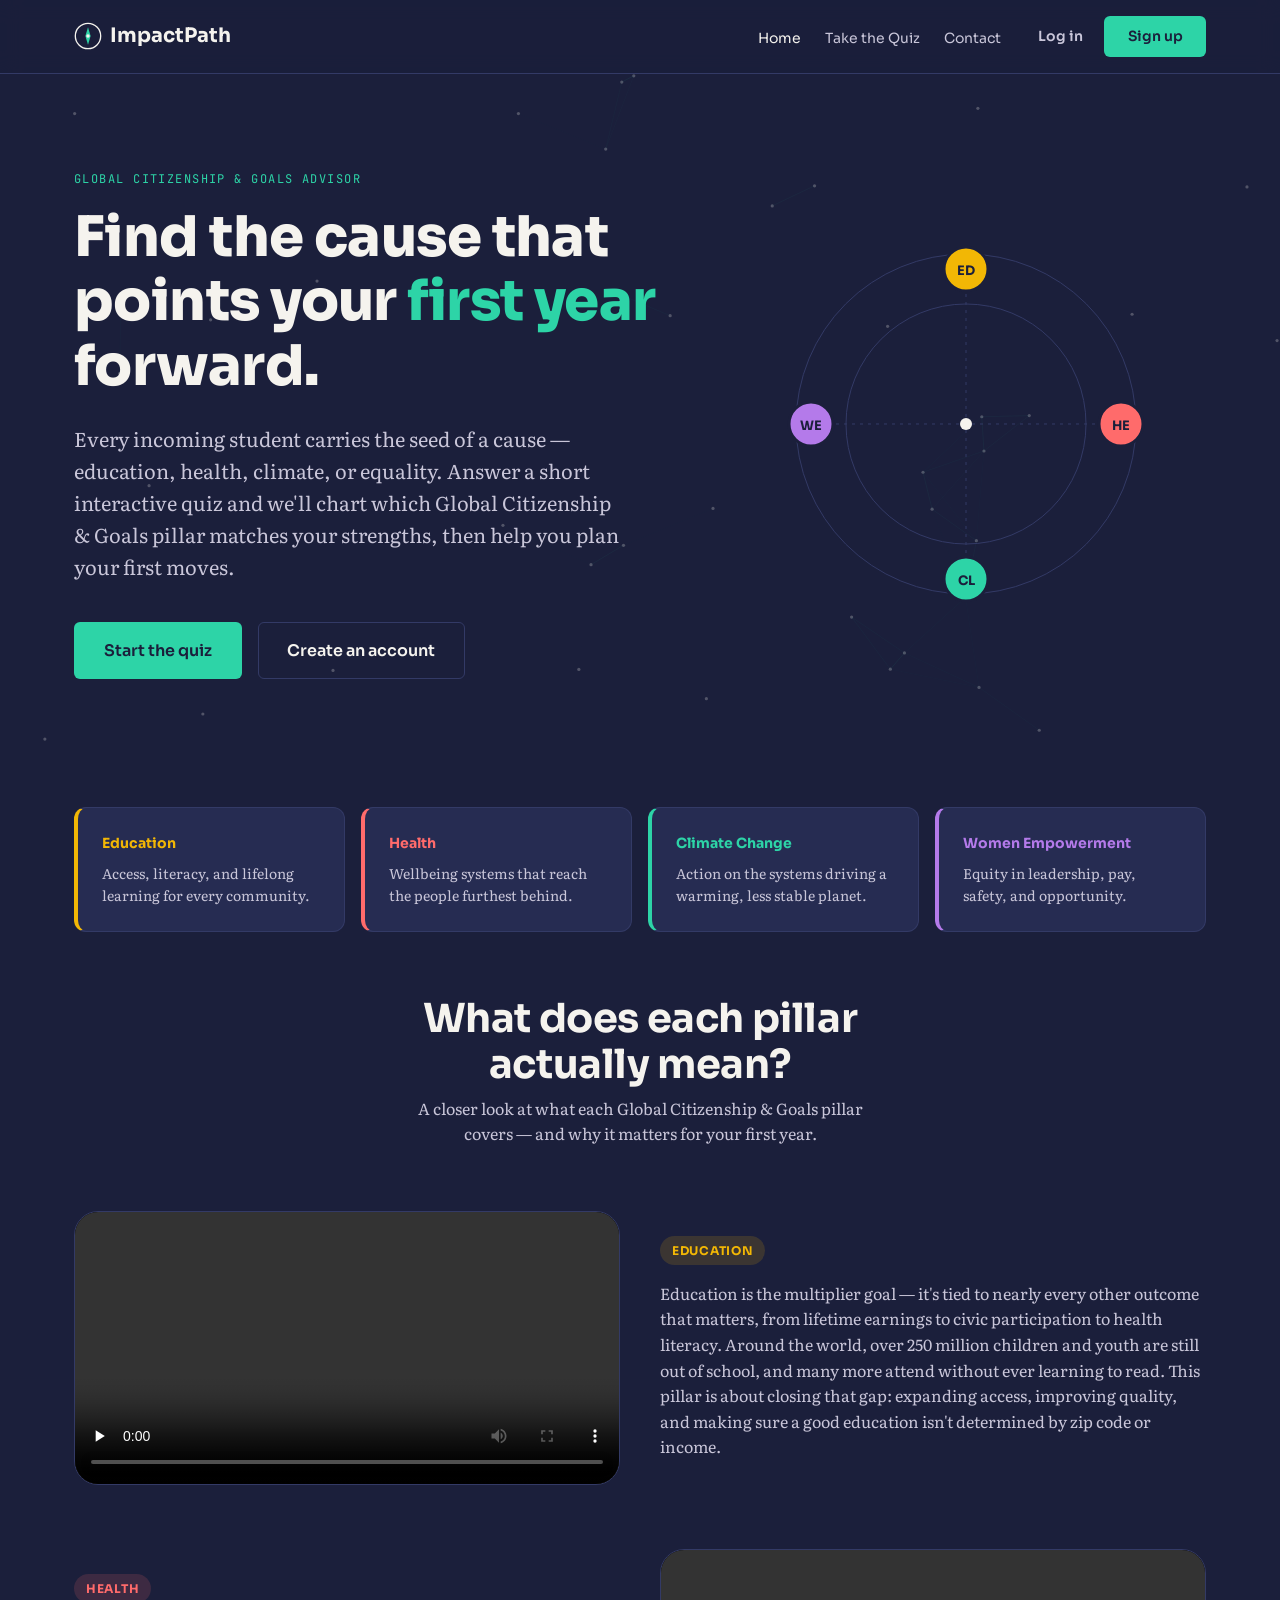
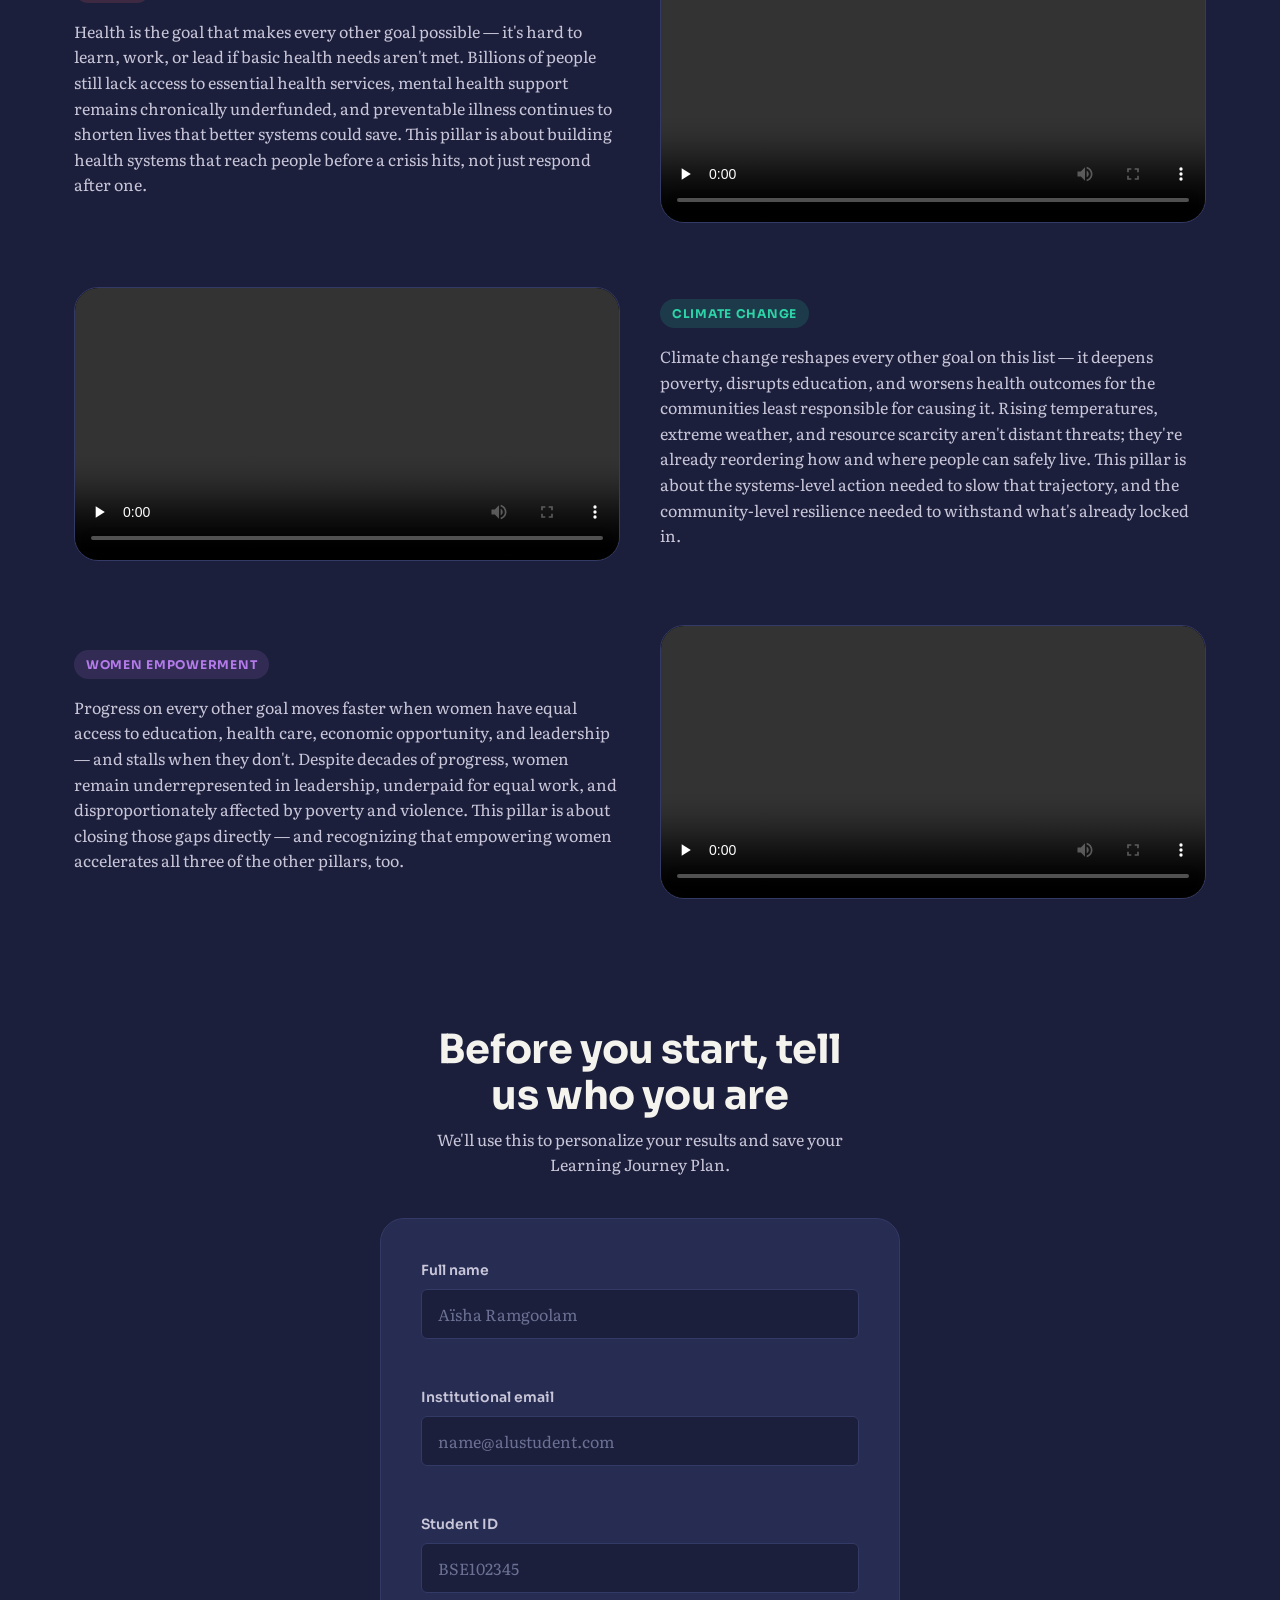
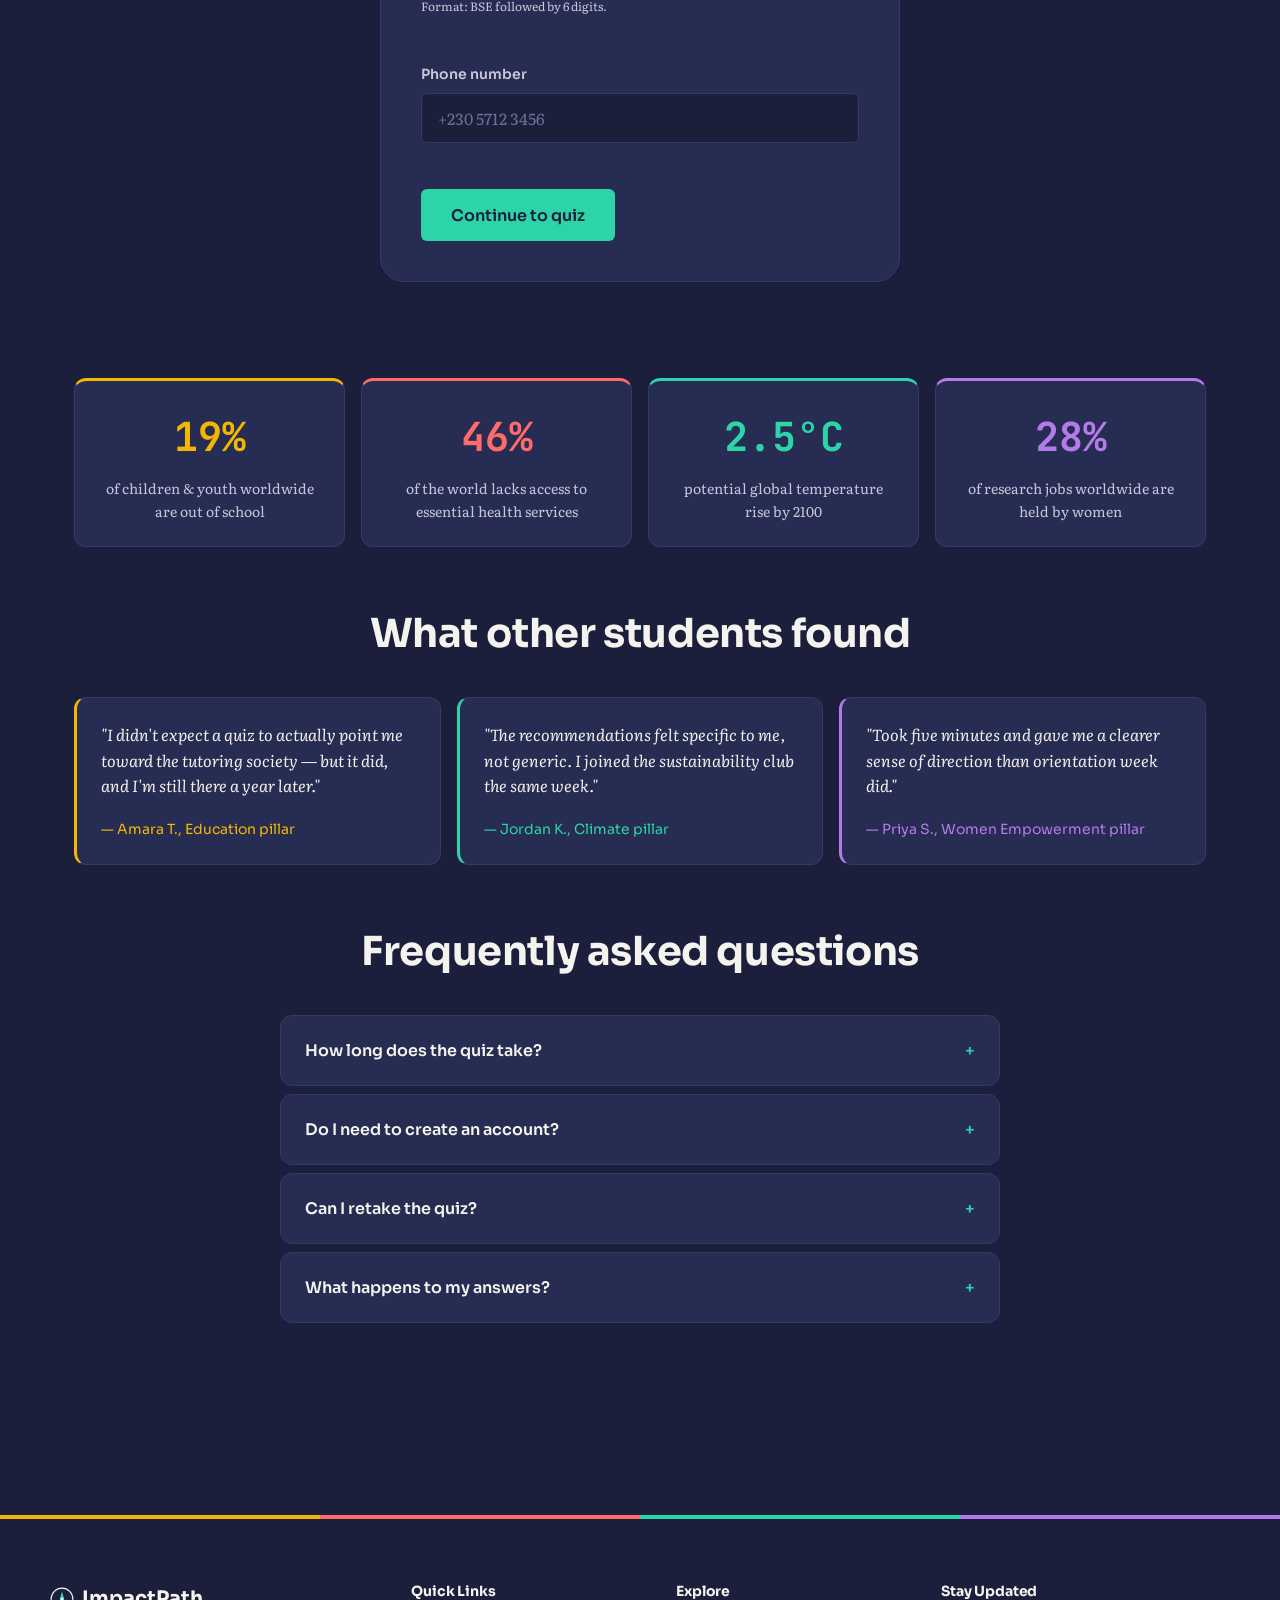
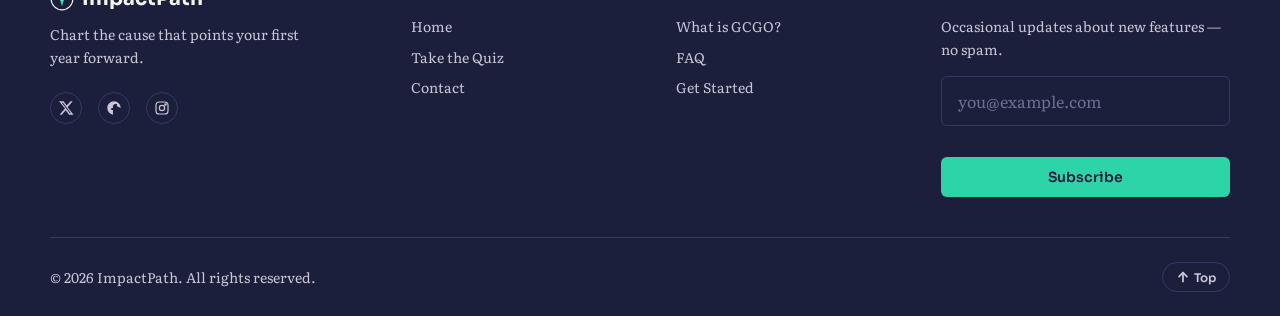
==== commit 1023789c: "Added favicon link on html files" ====
--- a/index.html
+++ b/index.html
@@ -11,6 +11,7 @@
 <link rel="preconnect" href="https://fonts.gstatic.com" crossorigin>
 <link href="https://fonts.googleapis.com/css2?family=Sora:wght@400;600;700;800&family=Literata:ital,wght@0,400;0,500;1,400&family=JetBrains+Mono:wght@500;700&display=swap" rel="stylesheet">
 
+<link rel="icon" type="image/svg+xml" href="images/favicon.svg">
 <link rel="stylesheet" href="css/style.css">
 </head>
 <body>
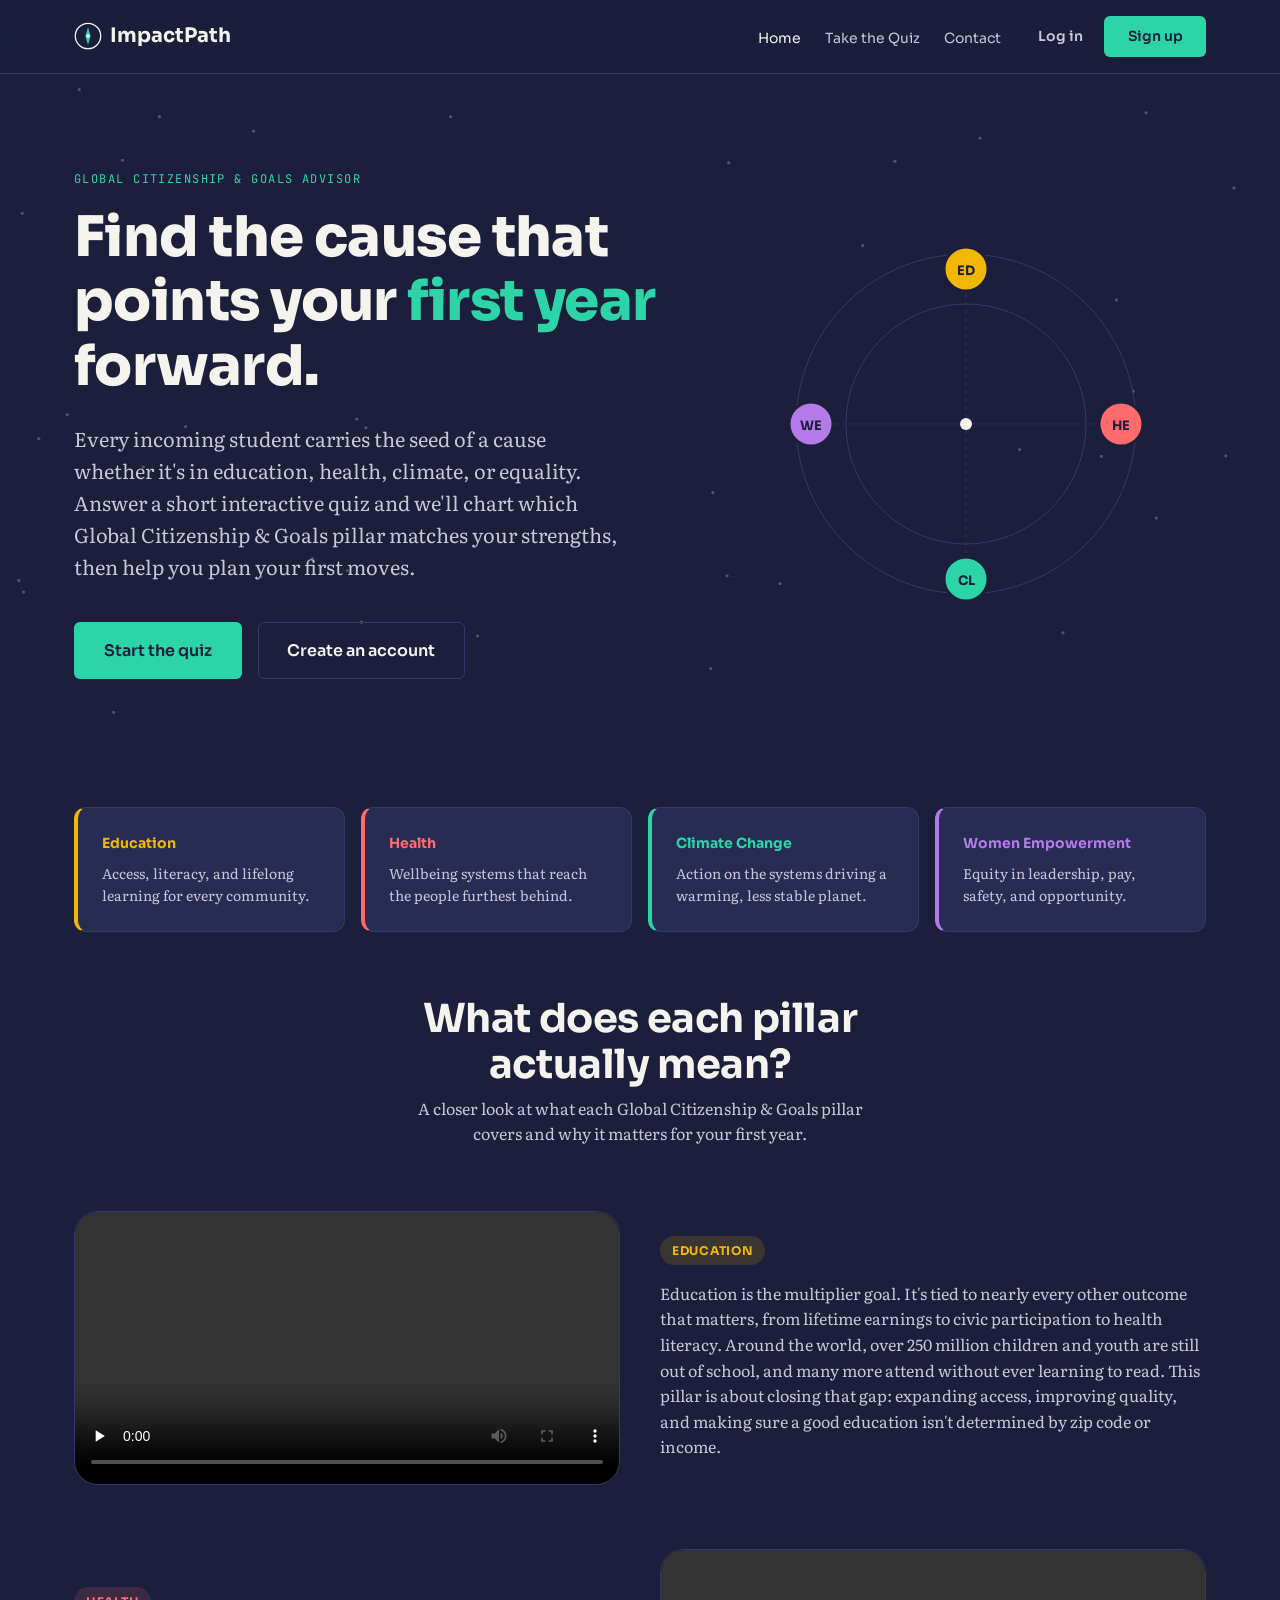
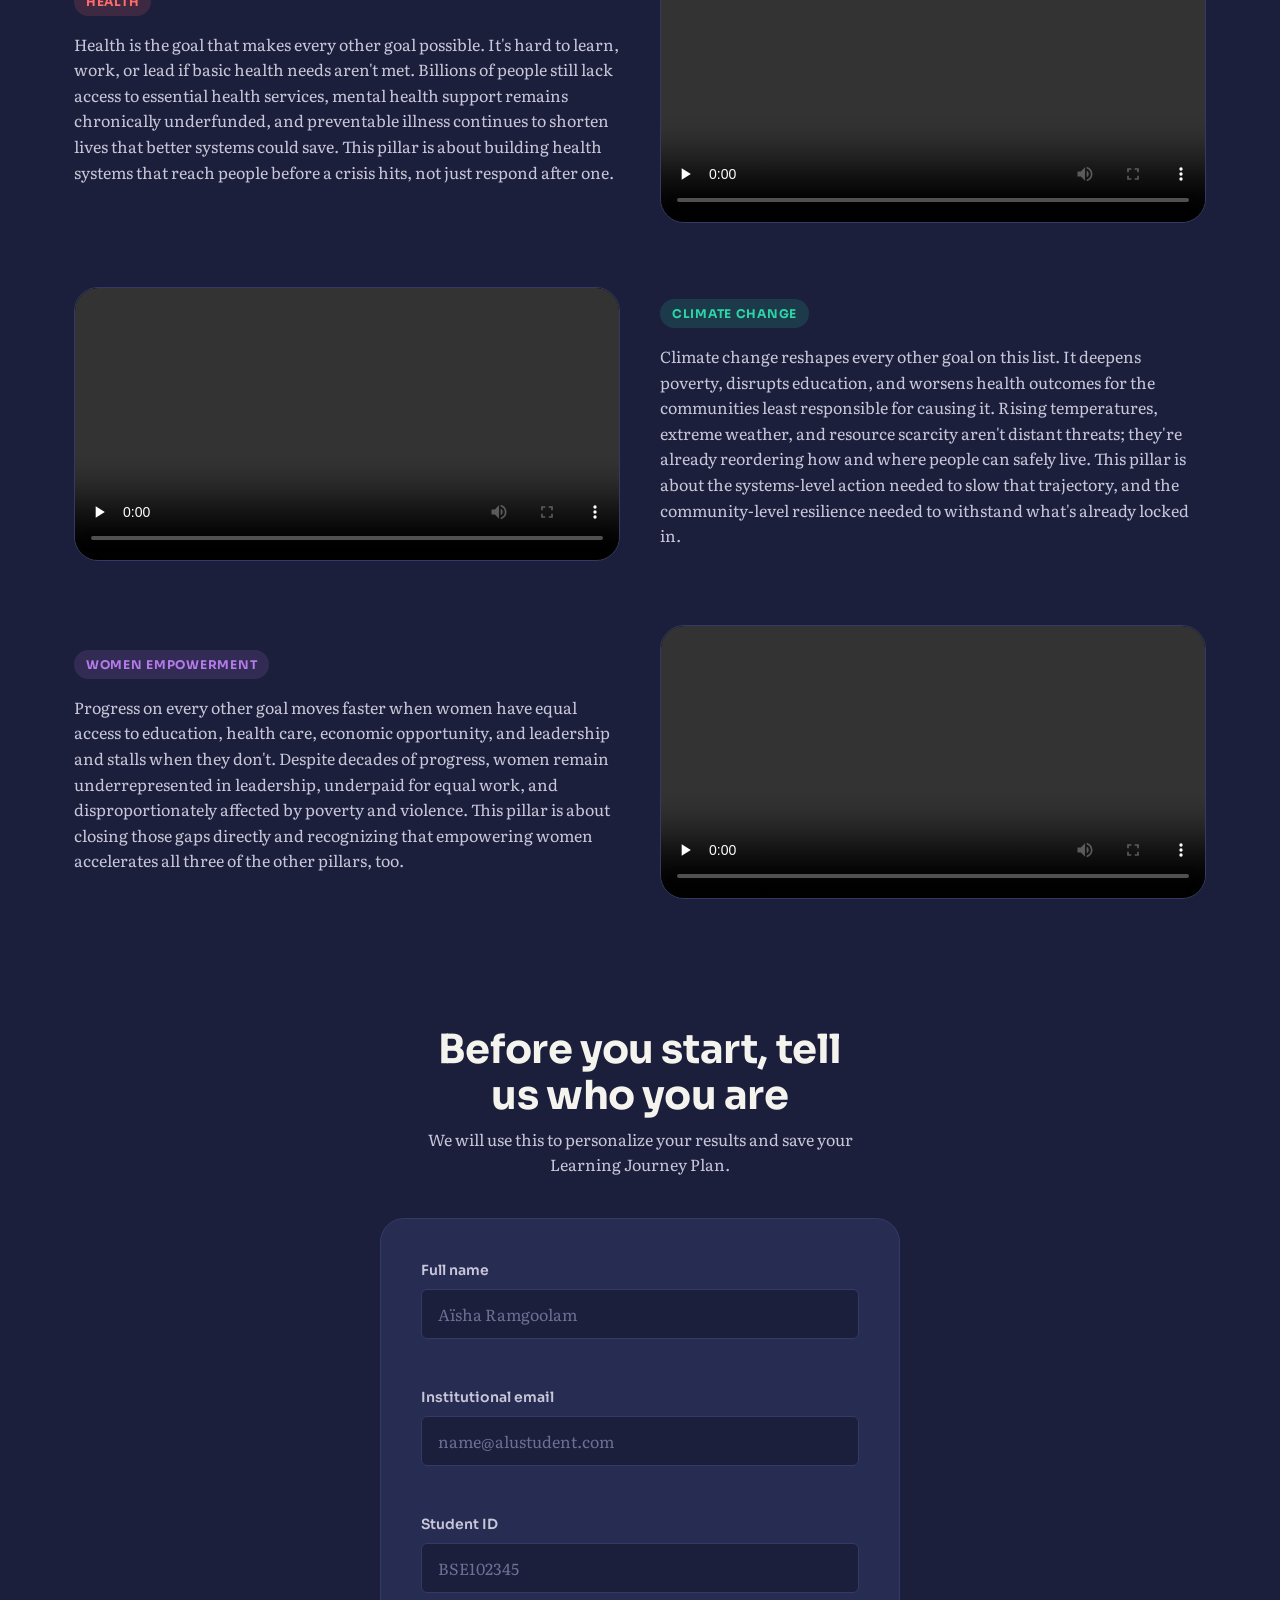
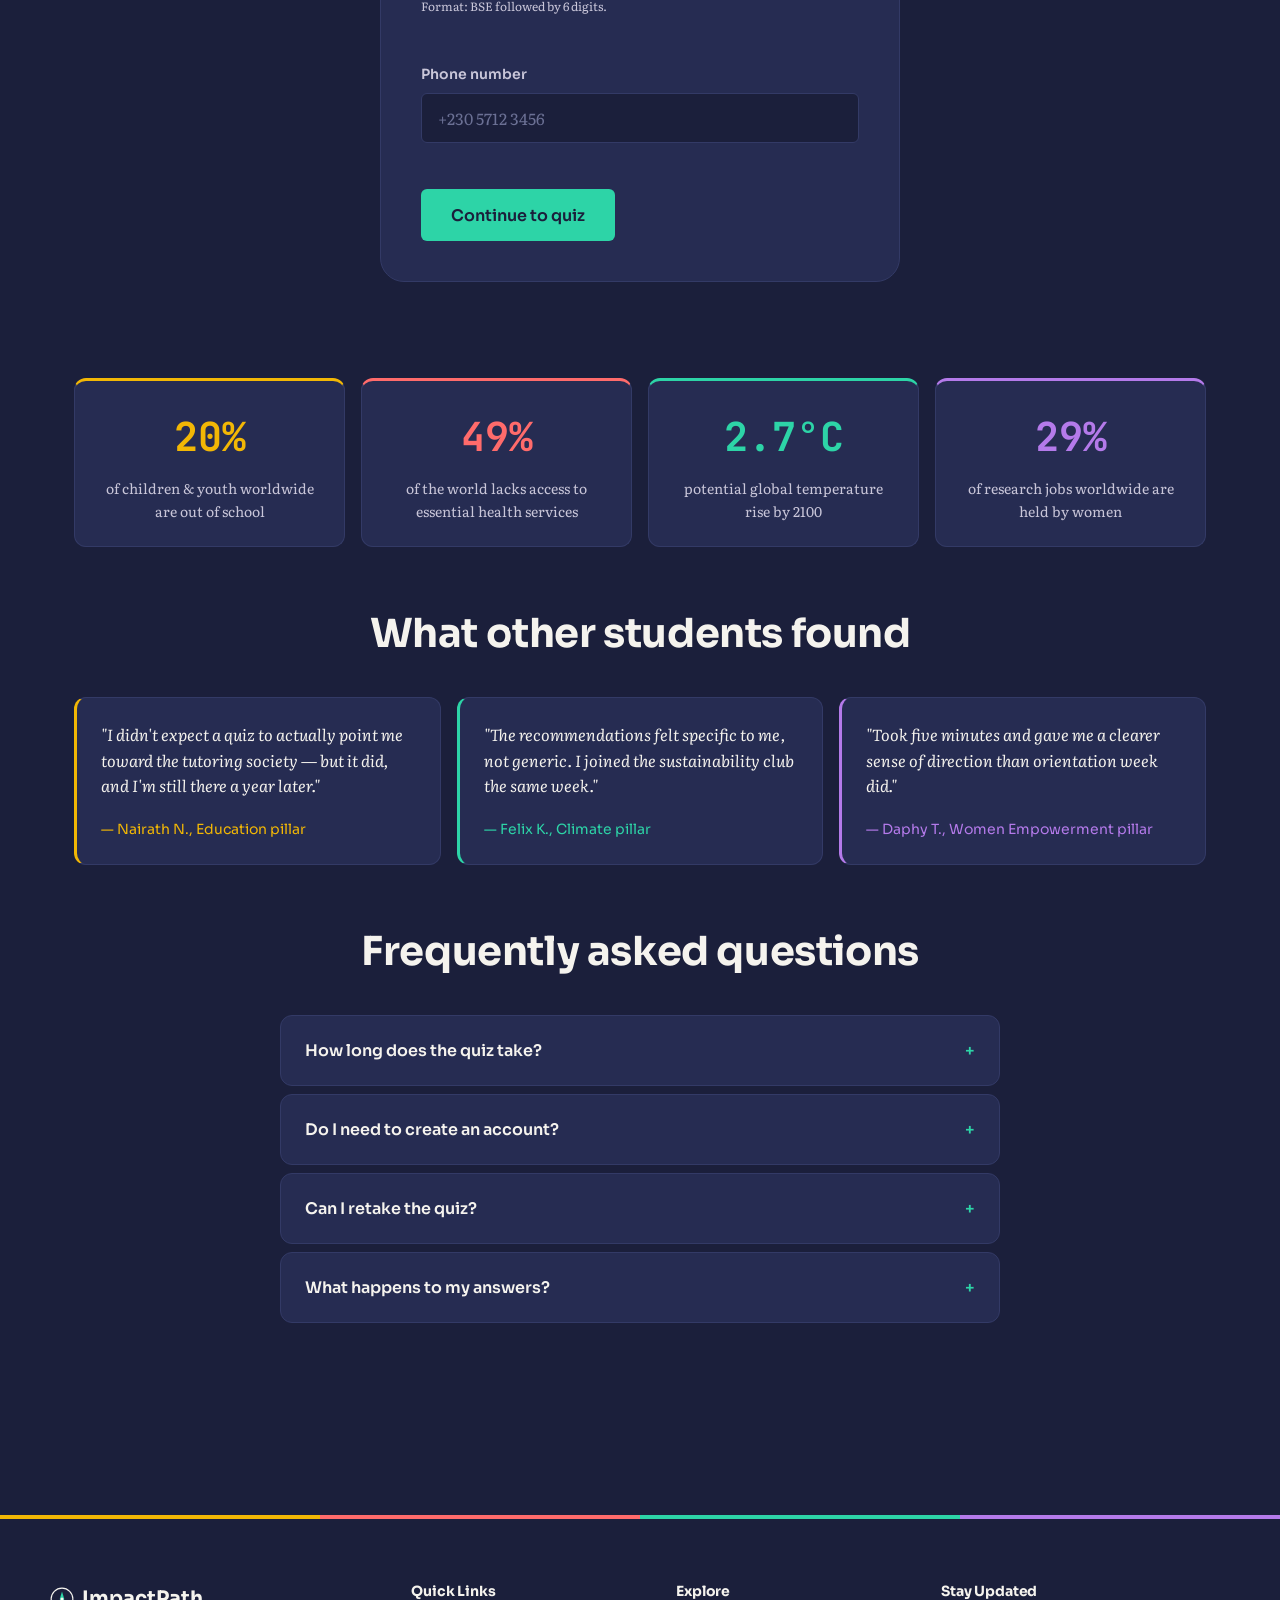
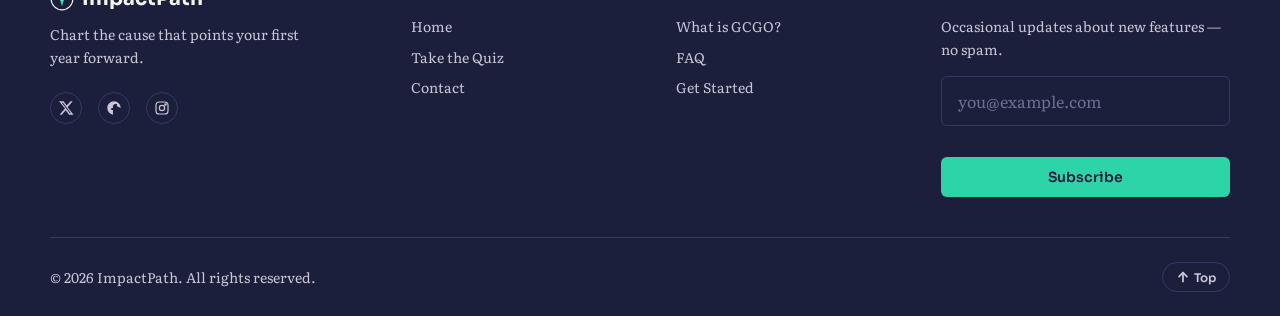
==== commit 30ad26da: "Updated the htmls files" ====
--- a/index.html
+++ b/index.html
@@ -71,7 +71,7 @@
       <p class="hero__eyebrow">Global Citizenship &amp; Goals Advisor</p>
       <h1 class="hero__title">Find the cause that points your <span class="text-accent">first year</span> forward.</h1>
       <p class="hero__lead">
-        Every incoming student carries the seed of a cause — education, health, climate, or equality.
+        Every incoming student carries the seed of a cause whether it's in education, health, climate, or equality.
         Answer a short interactive quiz and we'll chart which Global Citizenship &amp; Goals pillar
         matches your strengths, then help you plan your first moves.
       </p>
@@ -140,7 +140,7 @@
 <section class="explainers container" id="learn-more" aria-label="A closer look at each GCGO pillar">
   <div class="explainers__intro">
     <h2>What does each pillar actually mean?</h2>
-    <p>A closer look at what each Global Citizenship &amp; Goals pillar covers — and why it matters for your first year.</p>
+    <p>A closer look at what each Global Citizenship &amp; Goals pillar covers and why it matters for your first year.</p>
   </div>
 
   <article class="explainer explainer--education reveal">
@@ -153,7 +153,7 @@
     <div class="explainer__copy">
       <span class="explainer__tag">Education</span>
       <p>
-        Education is the multiplier goal — it's tied to nearly every other outcome that
+        Education is the multiplier goal. It's tied to nearly every other outcome that
         matters, from lifetime earnings to civic participation to health literacy. Around
         the world, over 250 million children and youth are still out of school, and many
         more attend without ever learning to read. This pillar is about closing that gap:
@@ -173,7 +173,7 @@
     <div class="explainer__copy">
       <span class="explainer__tag">Health</span>
       <p>
-        Health is the goal that makes every other goal possible — it's hard to learn, work,
+        Health is the goal that makes every other goal possible. It's hard to learn, work,
         or lead if basic health needs aren't met. Billions of people still lack access to
         essential health services, mental health support remains chronically underfunded,
         and preventable illness continues to shorten lives that better systems could save.
@@ -192,7 +192,7 @@
     <div class="explainer__copy">
       <span class="explainer__tag">Climate Change</span>
       <p>
-        Climate change reshapes every other goal on this list — it deepens poverty,
+        Climate change reshapes every other goal on this list. It deepens poverty,
         disrupts education, and worsens health outcomes for the communities least
         responsible for causing it. Rising temperatures, extreme weather, and resource
         scarcity aren't distant threats; they're already reordering how and where people
@@ -213,10 +213,10 @@
       <span class="explainer__tag">Women Empowerment</span>
       <p>
         Progress on every other goal moves faster when women have equal access to
-        education, health care, economic opportunity, and leadership — and stalls when
+        education, health care, economic opportunity, and leadership and stalls when
         they don't. Despite decades of progress, women remain underrepresented in
         leadership, underpaid for equal work, and disproportionately affected by poverty
-        and violence. This pillar is about closing those gaps directly — and recognizing
+        and violence. This pillar is about closing those gaps directly and recognizing
         that empowering women accelerates all three of the other pillars, too.
       </p>
     </div>
@@ -227,7 +227,7 @@
 <section class="details container" id="details">
   <div class="details__intro">
     <h2>Before you start, tell us who you are</h2>
-    <p>We'll use this to personalize your results and save your Learning Journey Plan.</p>
+    <p>We will use this to personalize your results and save your Learning Journey Plan.</p>
   </div>
 
   <form id="student-details-form" class="details__form" novalidate>
@@ -292,15 +292,15 @@
   <div class="testimonial-grid">
     <article class="testimonial-card" style="--pillar-color: var(--color-education);">
       <p class="testimonial-card__quote">"I didn't expect a quiz to actually point me toward the tutoring society — but it did, and I'm still there a year later."</p>
-      <span class="testimonial-card__author">— Amara T., Education pillar</span>
+      <span class="testimonial-card__author">— Nairath N., Education pillar</span>
     </article>
     <article class="testimonial-card" style="--pillar-color: var(--color-climate);">
       <p class="testimonial-card__quote">"The recommendations felt specific to me, not generic. I joined the sustainability club the same week."</p>
-      <span class="testimonial-card__author">— Jordan K., Climate pillar</span>
+      <span class="testimonial-card__author">— Felix K., Climate pillar</span>
     </article>
     <article class="testimonial-card" style="--pillar-color: var(--color-women);">
       <p class="testimonial-card__quote">"Took five minutes and gave me a clearer sense of direction than orientation week did."</p>
-      <span class="testimonial-card__author">— Priya S., Women Empowerment pillar</span>
+      <span class="testimonial-card__author">— Daphy T., Women Empowerment pillar</span>
     </article>
   </div>
 </section>
@@ -315,7 +315,7 @@
         <span class="faq-item__icon" aria-hidden="true">+</span>
       </button>
       <div class="faq-item__answer"><div>
-        <p>About 5 minutes — ten questions, each with its own 30-second timer, so it moves quickly.</p>
+        <p>About 5 minutes. Ten questions, each with its own 30-second timer, so it moves quickly.</p>
       </div></div>
     </div>
     <div class="faq-item">
@@ -333,7 +333,7 @@
         <span class="faq-item__icon" aria-hidden="true">+</span>
       </button>
       <div class="faq-item__answer"><div>
-        <p>Yes, anytime — your results page has a "Retake the quiz" button, and each attempt is scored fresh.</p>
+        <p>Yes, anytime. Your results page has a "Retake the quiz" button, and each attempt is scored fresh.</p>
       </div></div>
     </div>
     <div class="faq-item">
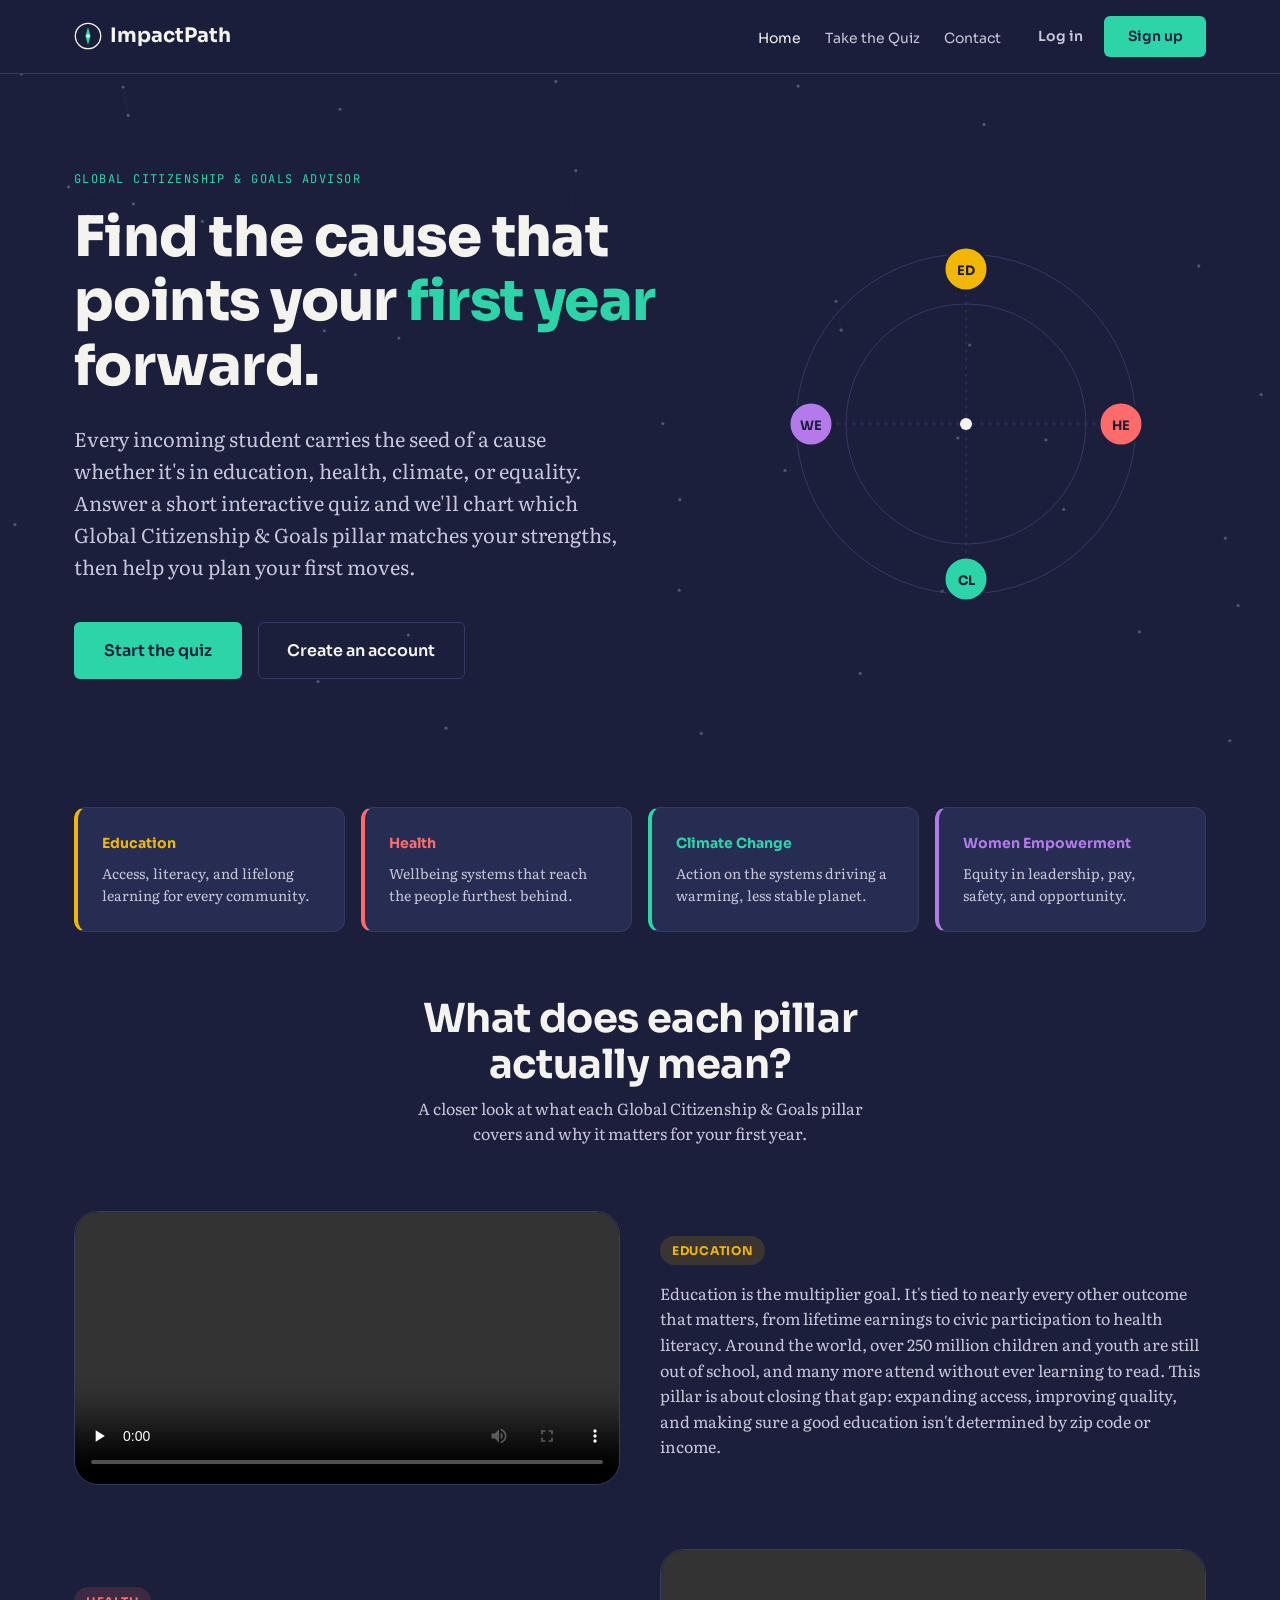
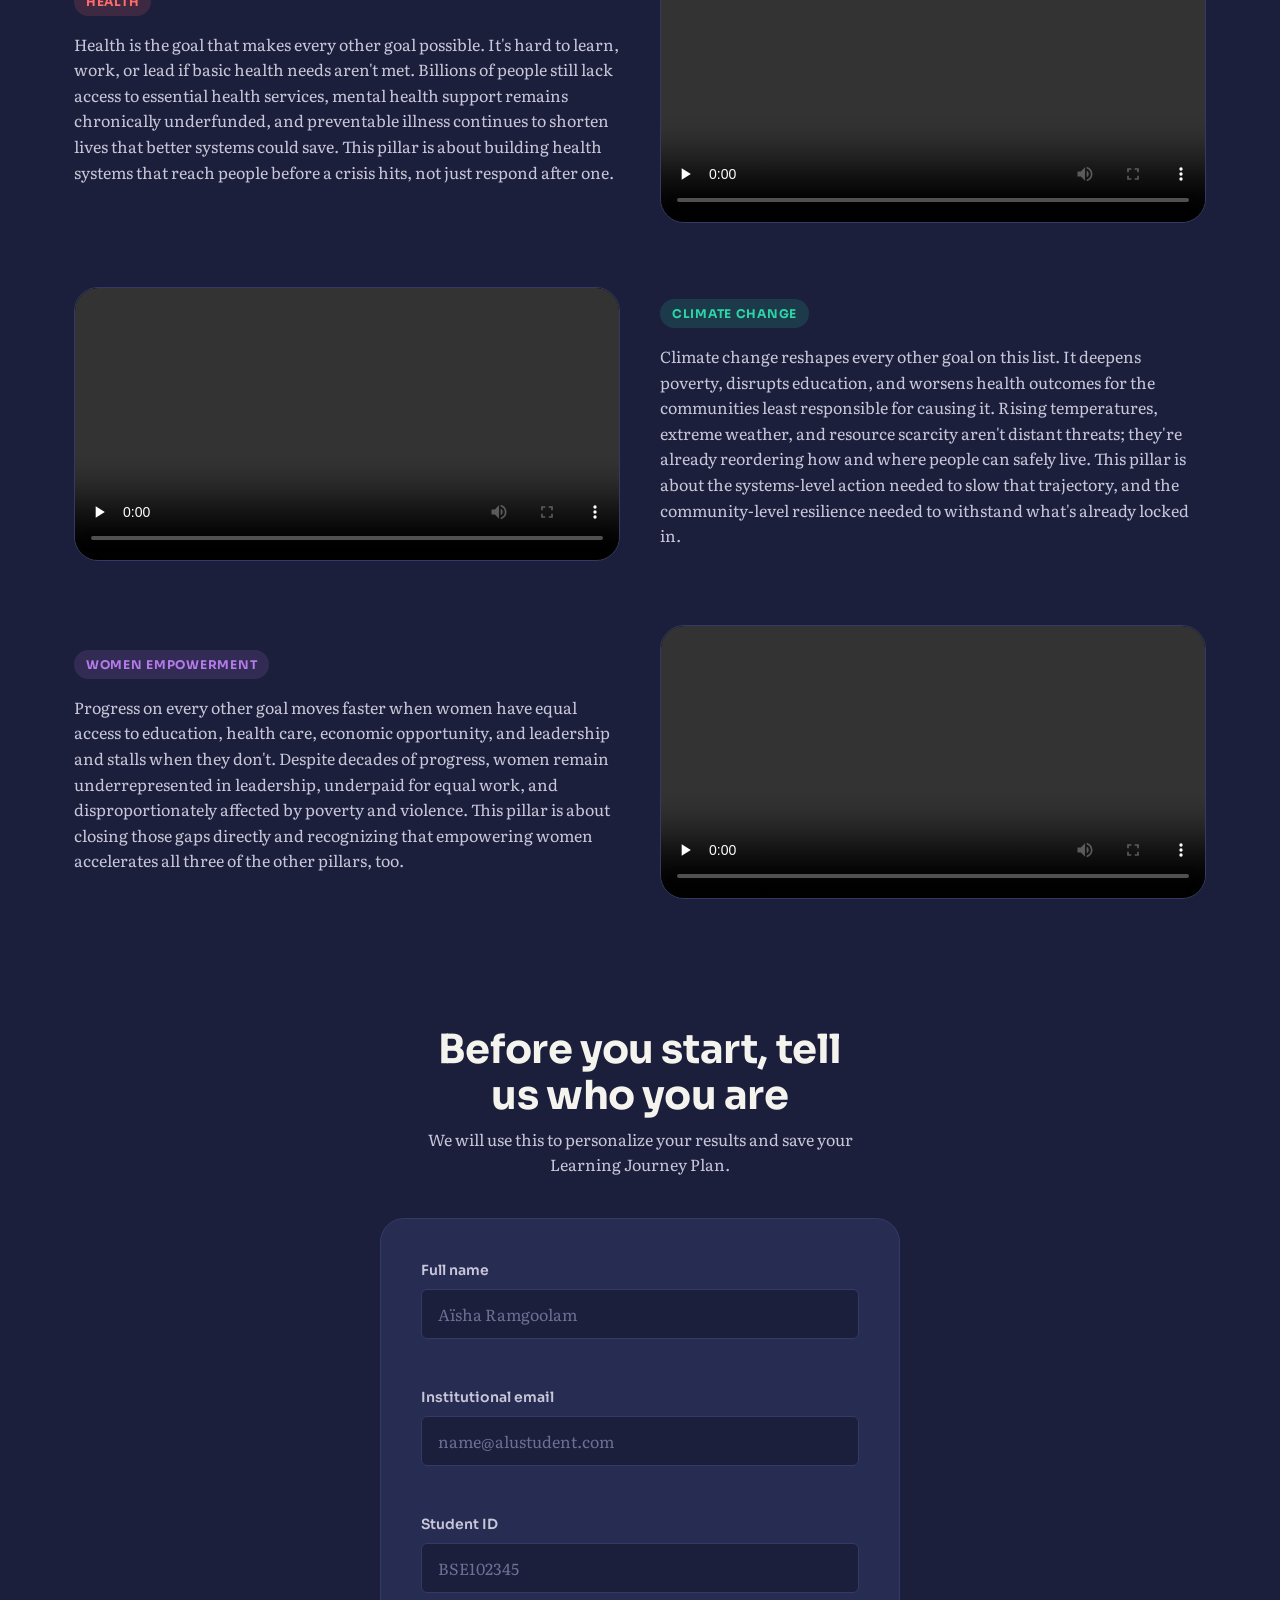
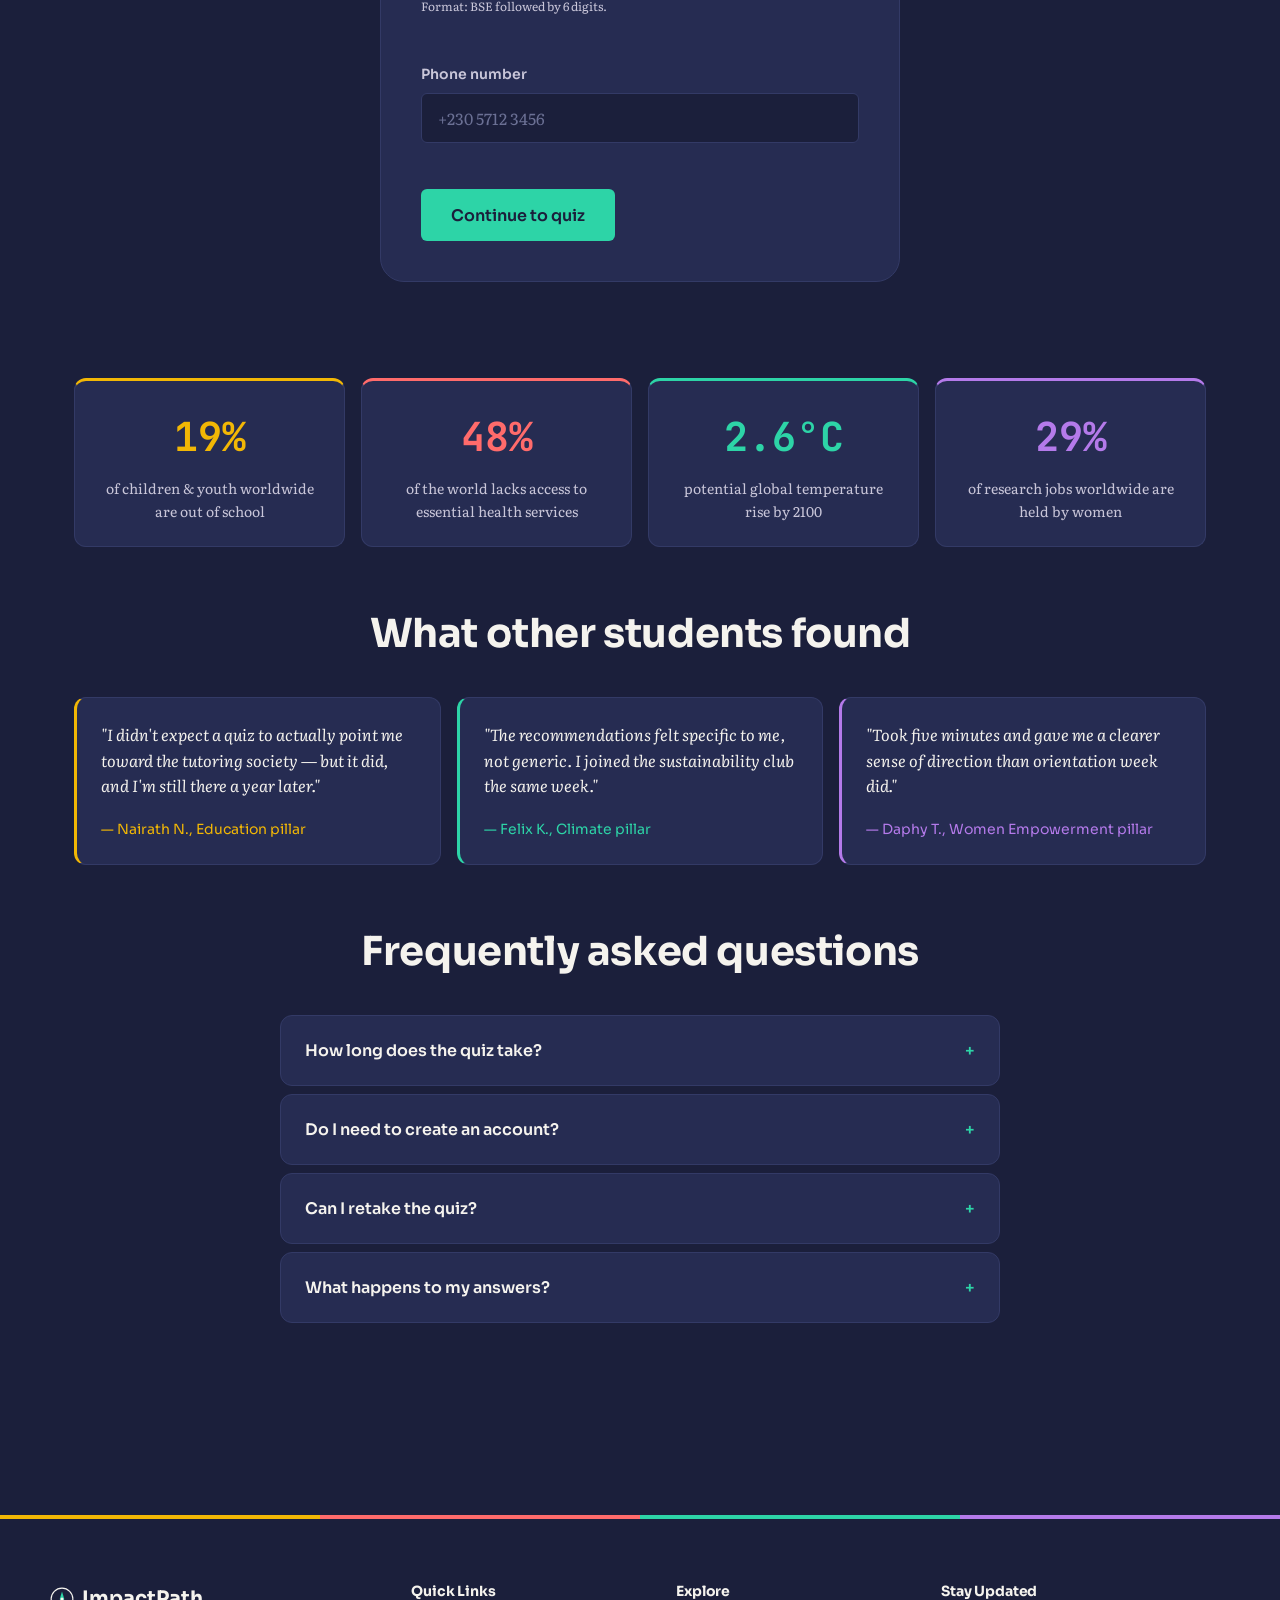
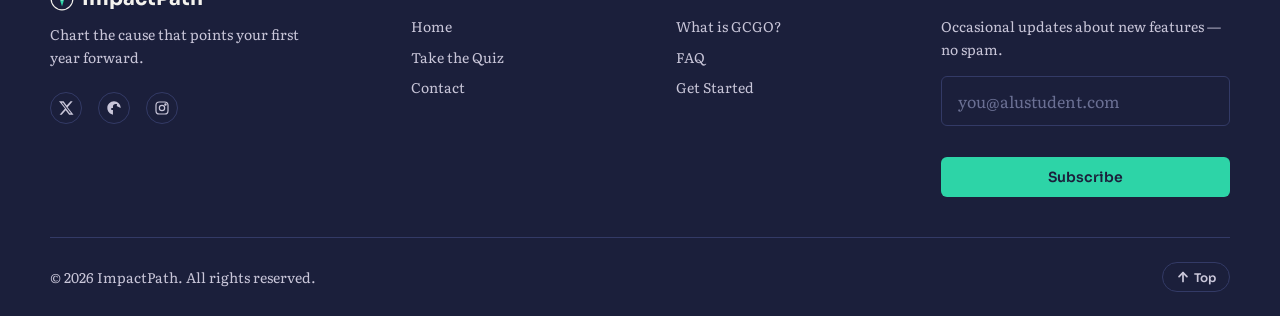
==== commit df8a7a94: "updated the footer email" ====
--- a/index.html
+++ b/index.html
@@ -451,7 +451,7 @@
       <p class="site-footer__newsletter-copy">Occasional updates about new features — no spam.</p>
       <form class="site-footer__newsletter" id="newsletter-form" novalidate>
         <div class="field">
-          <input class="field__input" type="email" id="newsletter-email" placeholder="you@example.com" aria-label="Email address">
+          <input class="field__input" type="email" id="newsletter-email" placeholder="you@alustudent.com" aria-label="Email address">
           <small class="error-message" role="alert"></small>
         </div>
         <button type="submit" class="btn btn--primary" style="width:100%;justify-content:center;">Subscribe</button>
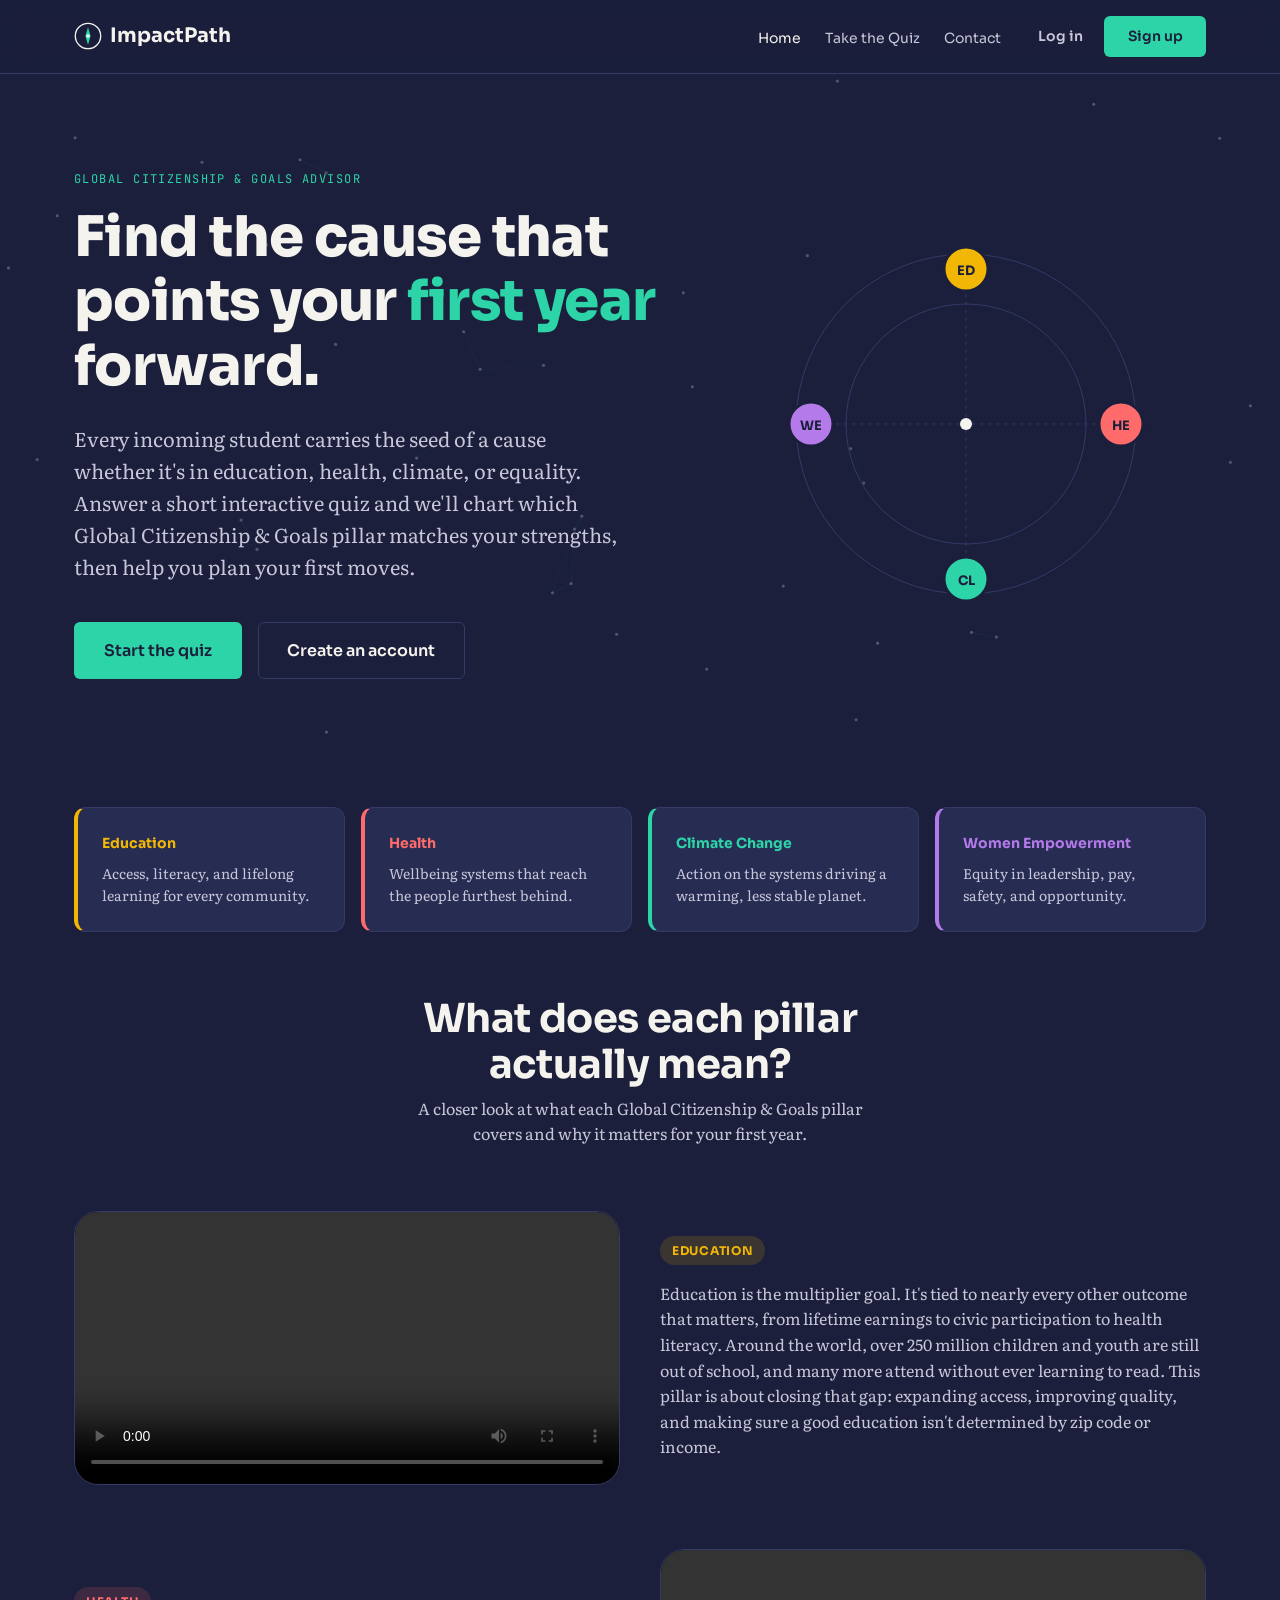
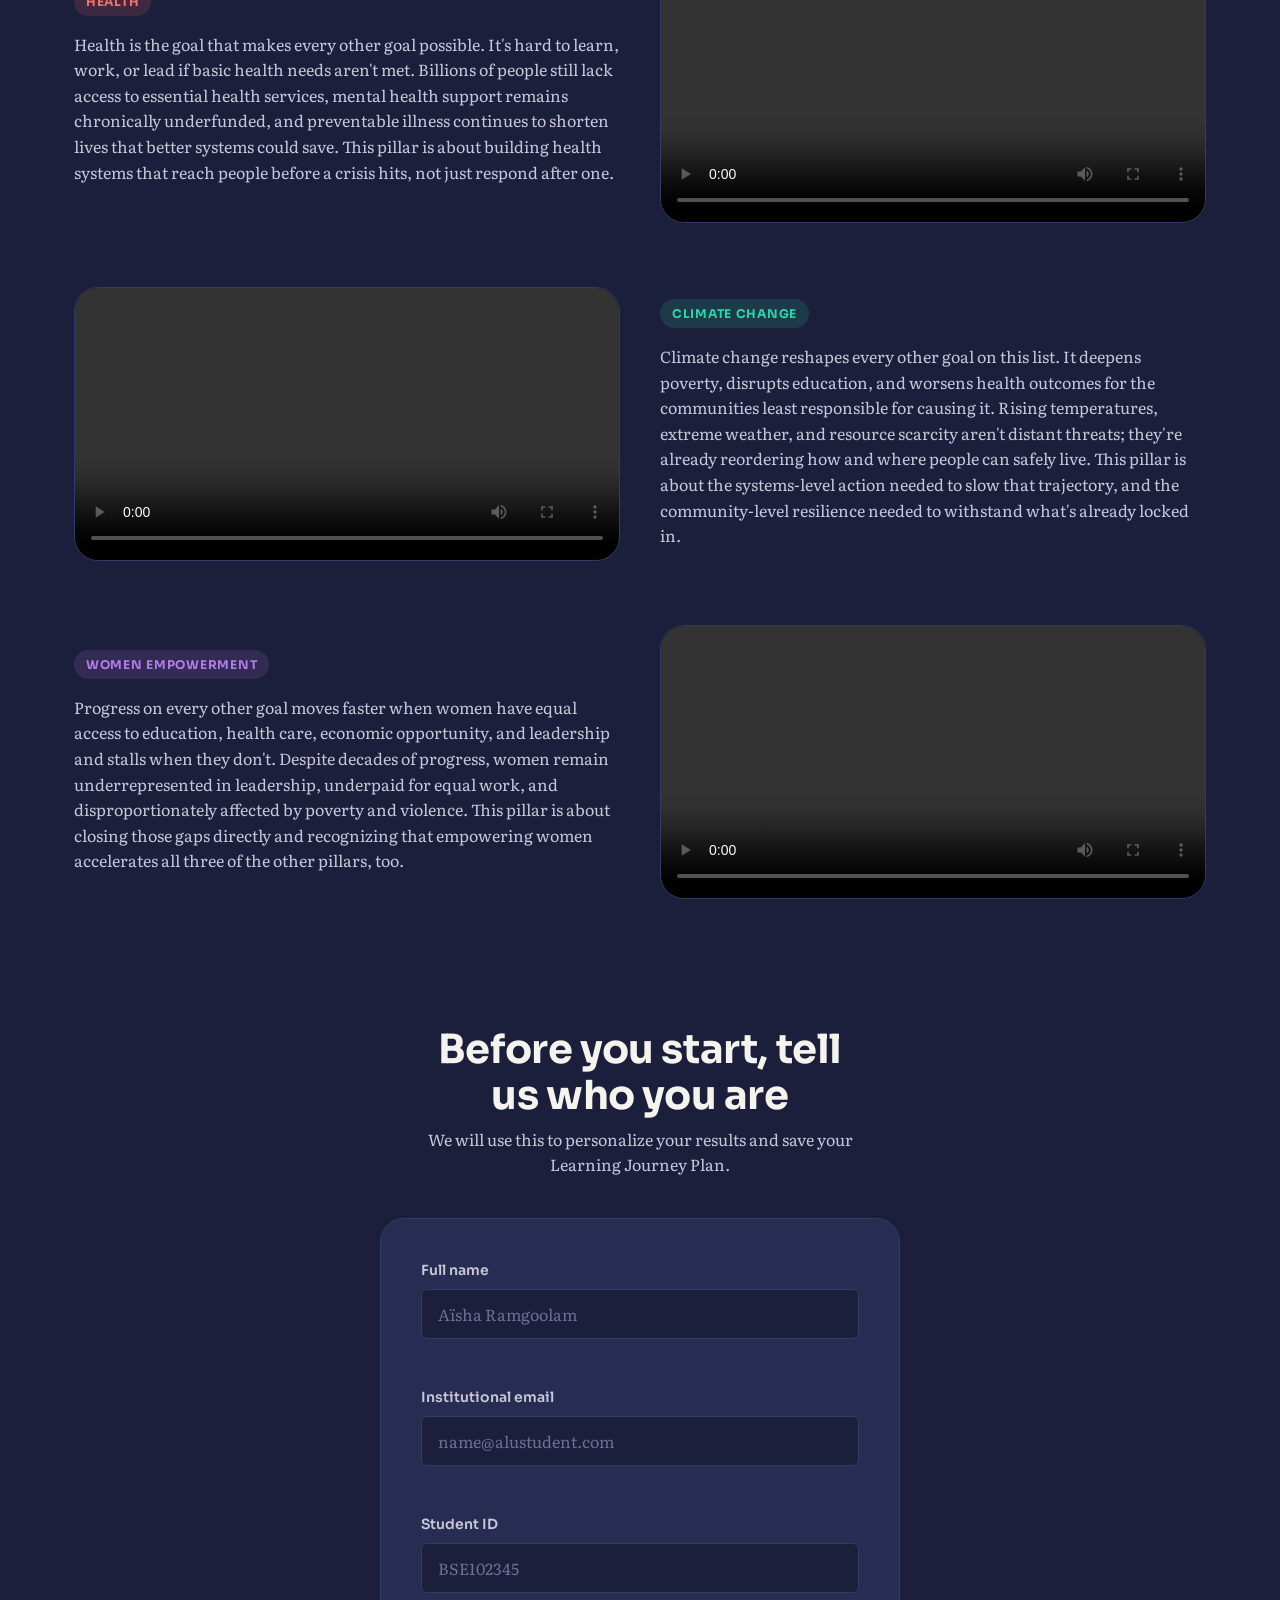
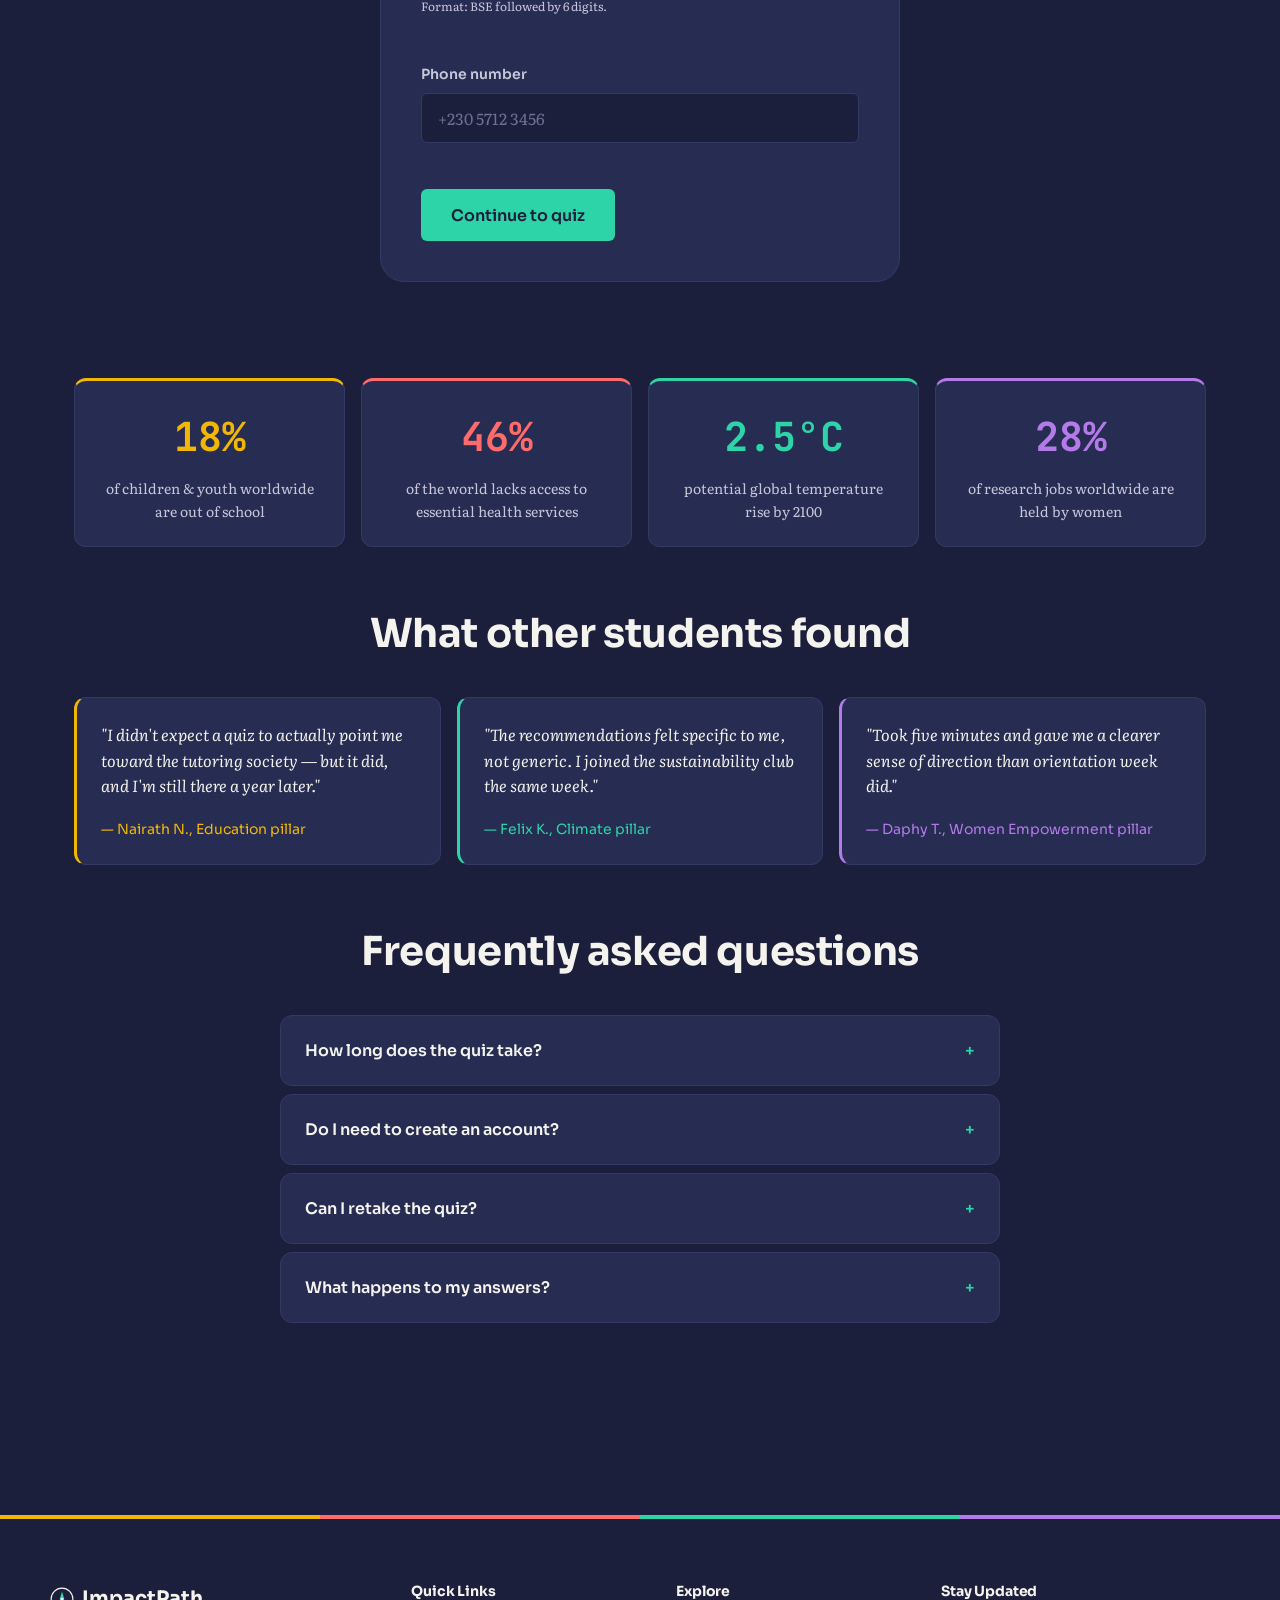
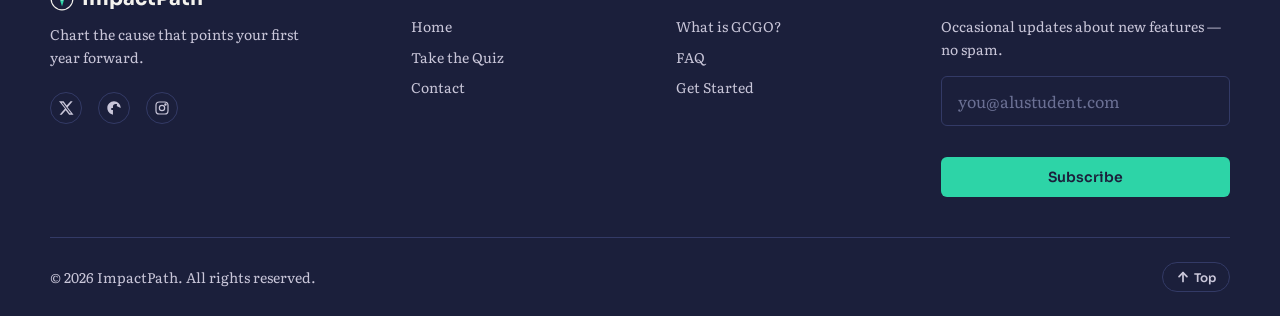
==== commit 106b967e: "Updated preload to metadata" ====
--- a/index.html
+++ b/index.html
@@ -146,7 +146,7 @@
   <article class="explainer explainer--education reveal">
     <div class="explainer__media">
       <!-- Add a short explainer video at assets/video/education-explainer.mp4 -->
-      <video controls preload="none" src="videos/Education.mp4">
+      <video controls preload="metadata" src="videos/Education.mp4">
         Your browser doesn't support embedded video.
       </video>
     </div>
@@ -166,7 +166,7 @@
   <article class="explainer explainer--health reveal">
     <div class="explainer__media">
       <!-- Add a short explainer video at assets/video/health-explainer.mp4 -->
-      <video controls preload="none" src="videos/Health Promotion.mp4">
+      <video controls preload="metadata" src="videos/Health Promotion.mp4">
         Your browser doesn't support embedded video.
       </video>
     </div>
@@ -185,7 +185,7 @@
 
   <article class="explainer explainer--climate reveal">
     <div class="explainer__media">
-      <video controls preload="none" src="videos/Climate Awareness.mp4">
+      <video controls preload="metadata" src="videos/Climate Awareness.mp4">
         Your browser doesn't support embedded video.
       </video>
     </div>
@@ -205,7 +205,7 @@
 
   <article class="explainer explainer--women reveal">
     <div class="explainer__media">
-      <video controls preload="none" src="videos/Women Empowerment.mp4">
+      <video controls preload="metadata" src="videos/Women Empowerment.mp4">
         Your browser doesn't support embedded video.
       </video>
     </div>
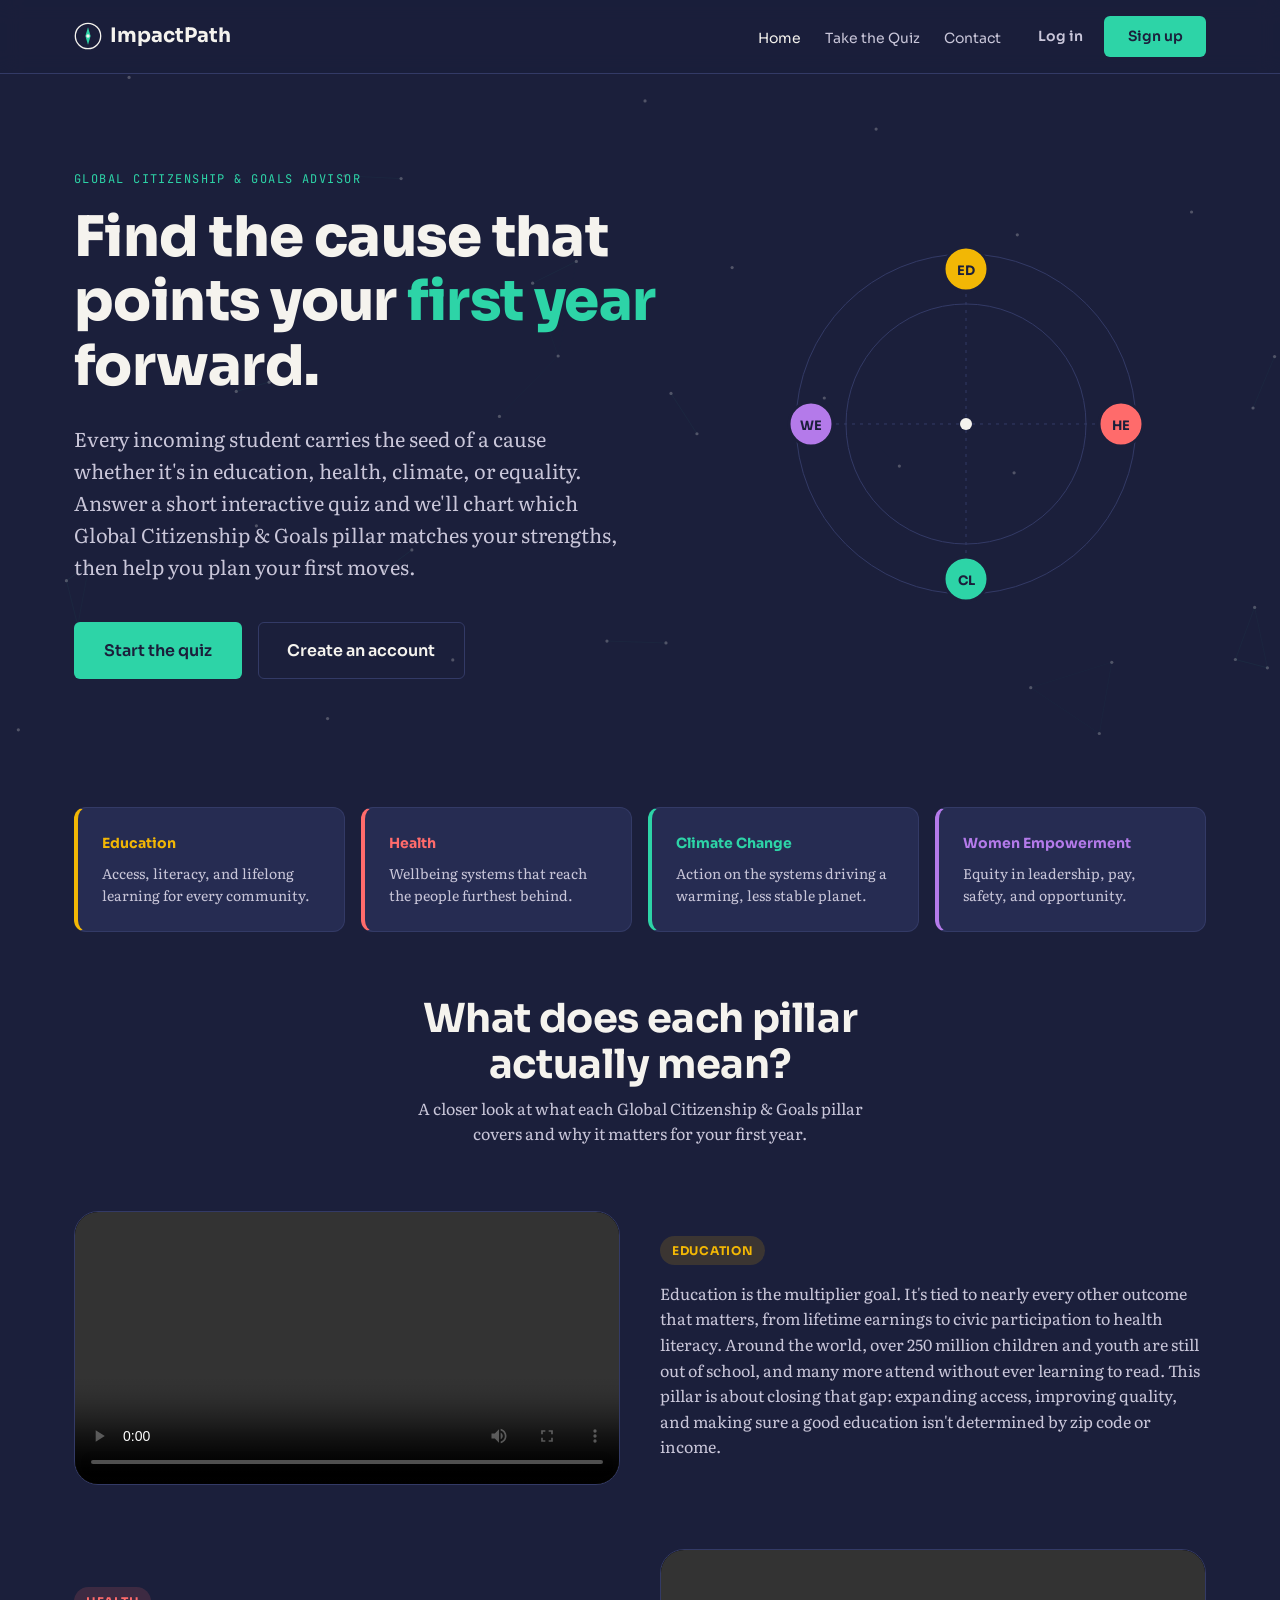
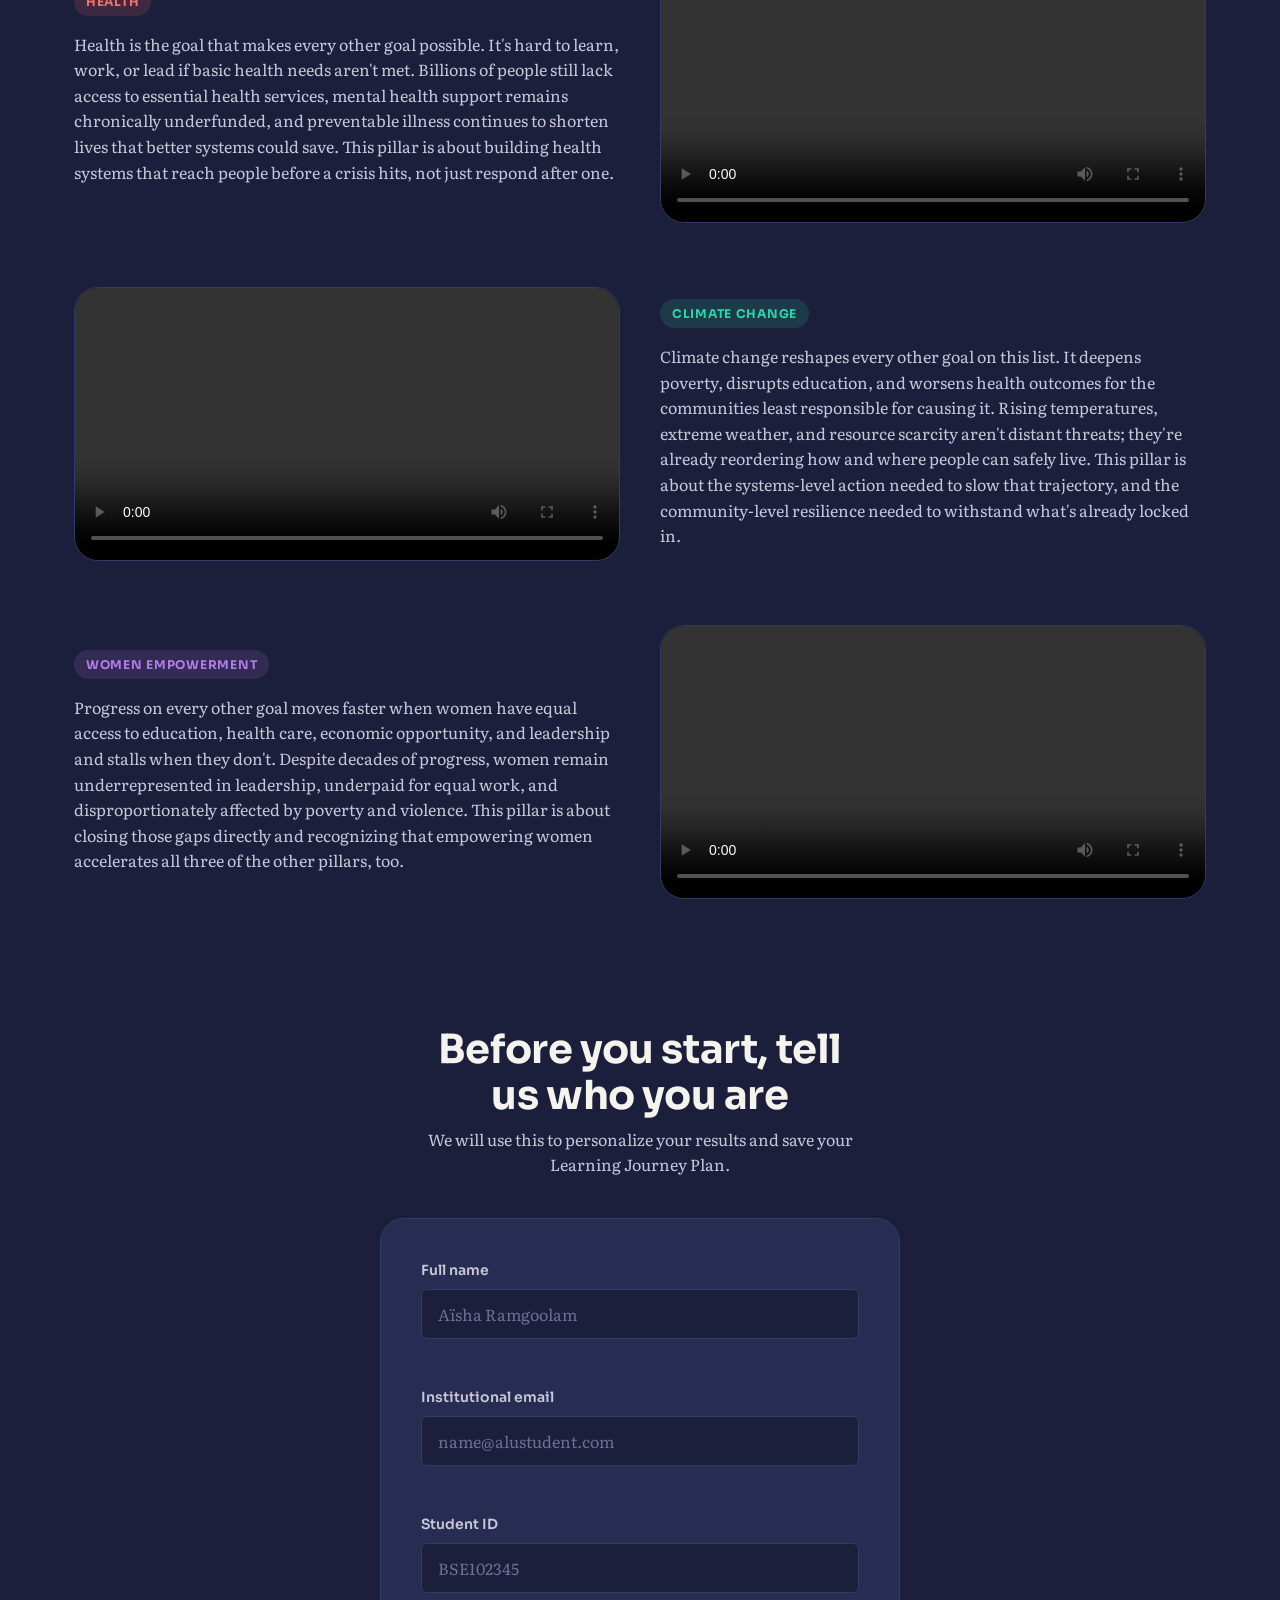
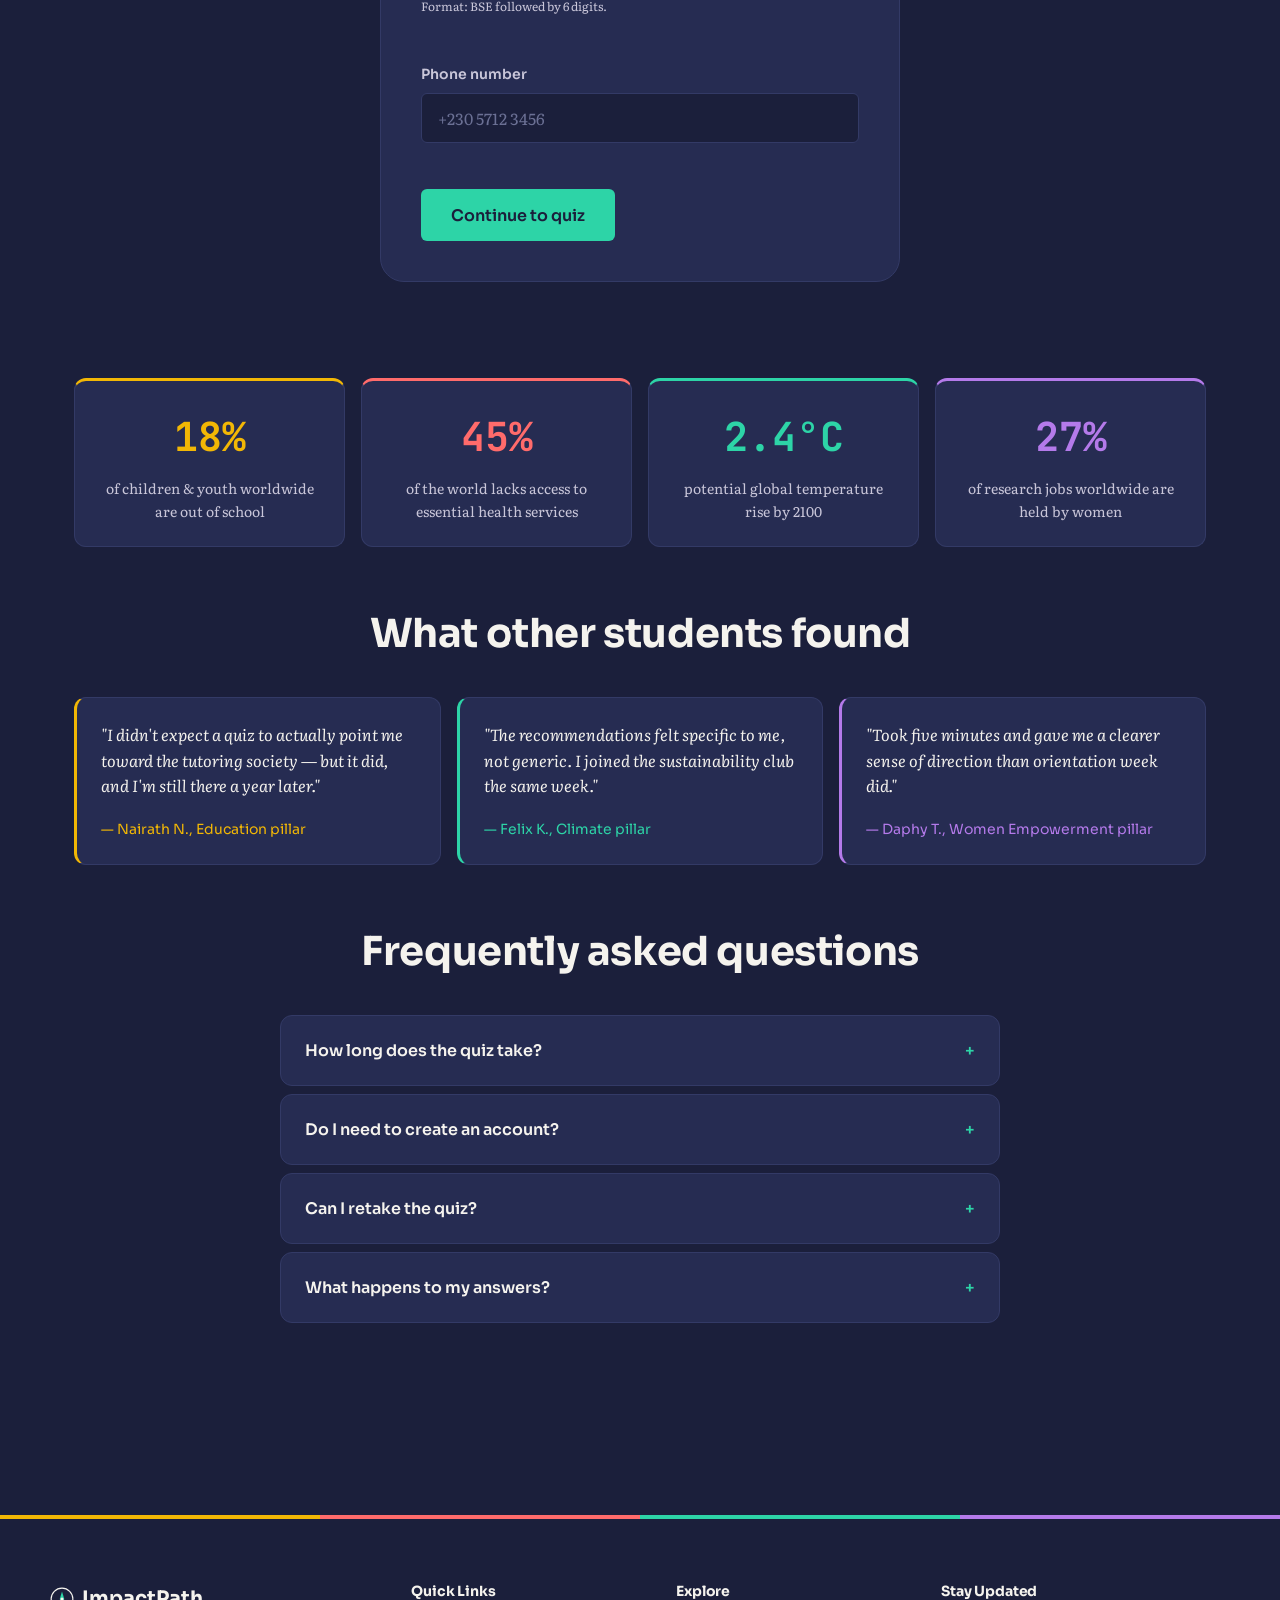
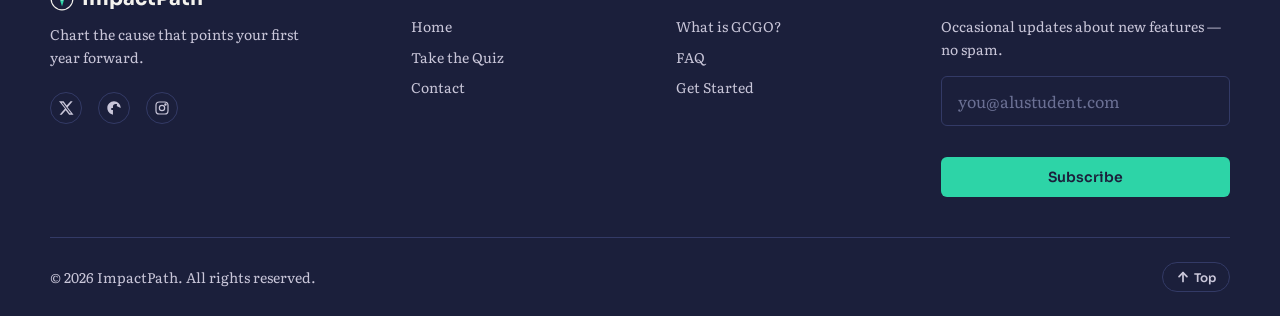
==== commit 22cb2c00: "updated the index html" ====
--- a/index.html
+++ b/index.html
@@ -146,7 +146,7 @@
   <article class="explainer explainer--education reveal">
     <div class="explainer__media">
       <!-- Add a short explainer video at assets/video/education-explainer.mp4 -->
-      <video controls preload="metadata" src="videos/Education.mp4">
+      <video controls preload="auto" src="videos/Education.mp4">
         Your browser doesn't support embedded video.
       </video>
     </div>
@@ -166,7 +166,7 @@
   <article class="explainer explainer--health reveal">
     <div class="explainer__media">
       <!-- Add a short explainer video at assets/video/health-explainer.mp4 -->
-      <video controls preload="metadata" src="videos/Health Promotion.mp4">
+      <video controls preload="auto" src="videos/Health Promotion.mp4">
         Your browser doesn't support embedded video.
       </video>
     </div>
@@ -185,7 +185,7 @@
 
   <article class="explainer explainer--climate reveal">
     <div class="explainer__media">
-      <video controls preload="metadata" src="videos/Climate Awareness.mp4">
+      <video controls preload="auto" src="videos/Climate Awareness.mp4">
         Your browser doesn't support embedded video.
       </video>
     </div>
@@ -205,7 +205,7 @@
 
   <article class="explainer explainer--women reveal">
     <div class="explainer__media">
-      <video controls preload="metadata" src="videos/Women Empowerment.mp4">
+      <video controls preload="auto" src="videos/Women Empowerment.mp4">
         Your browser doesn't support embedded video.
       </video>
     </div>
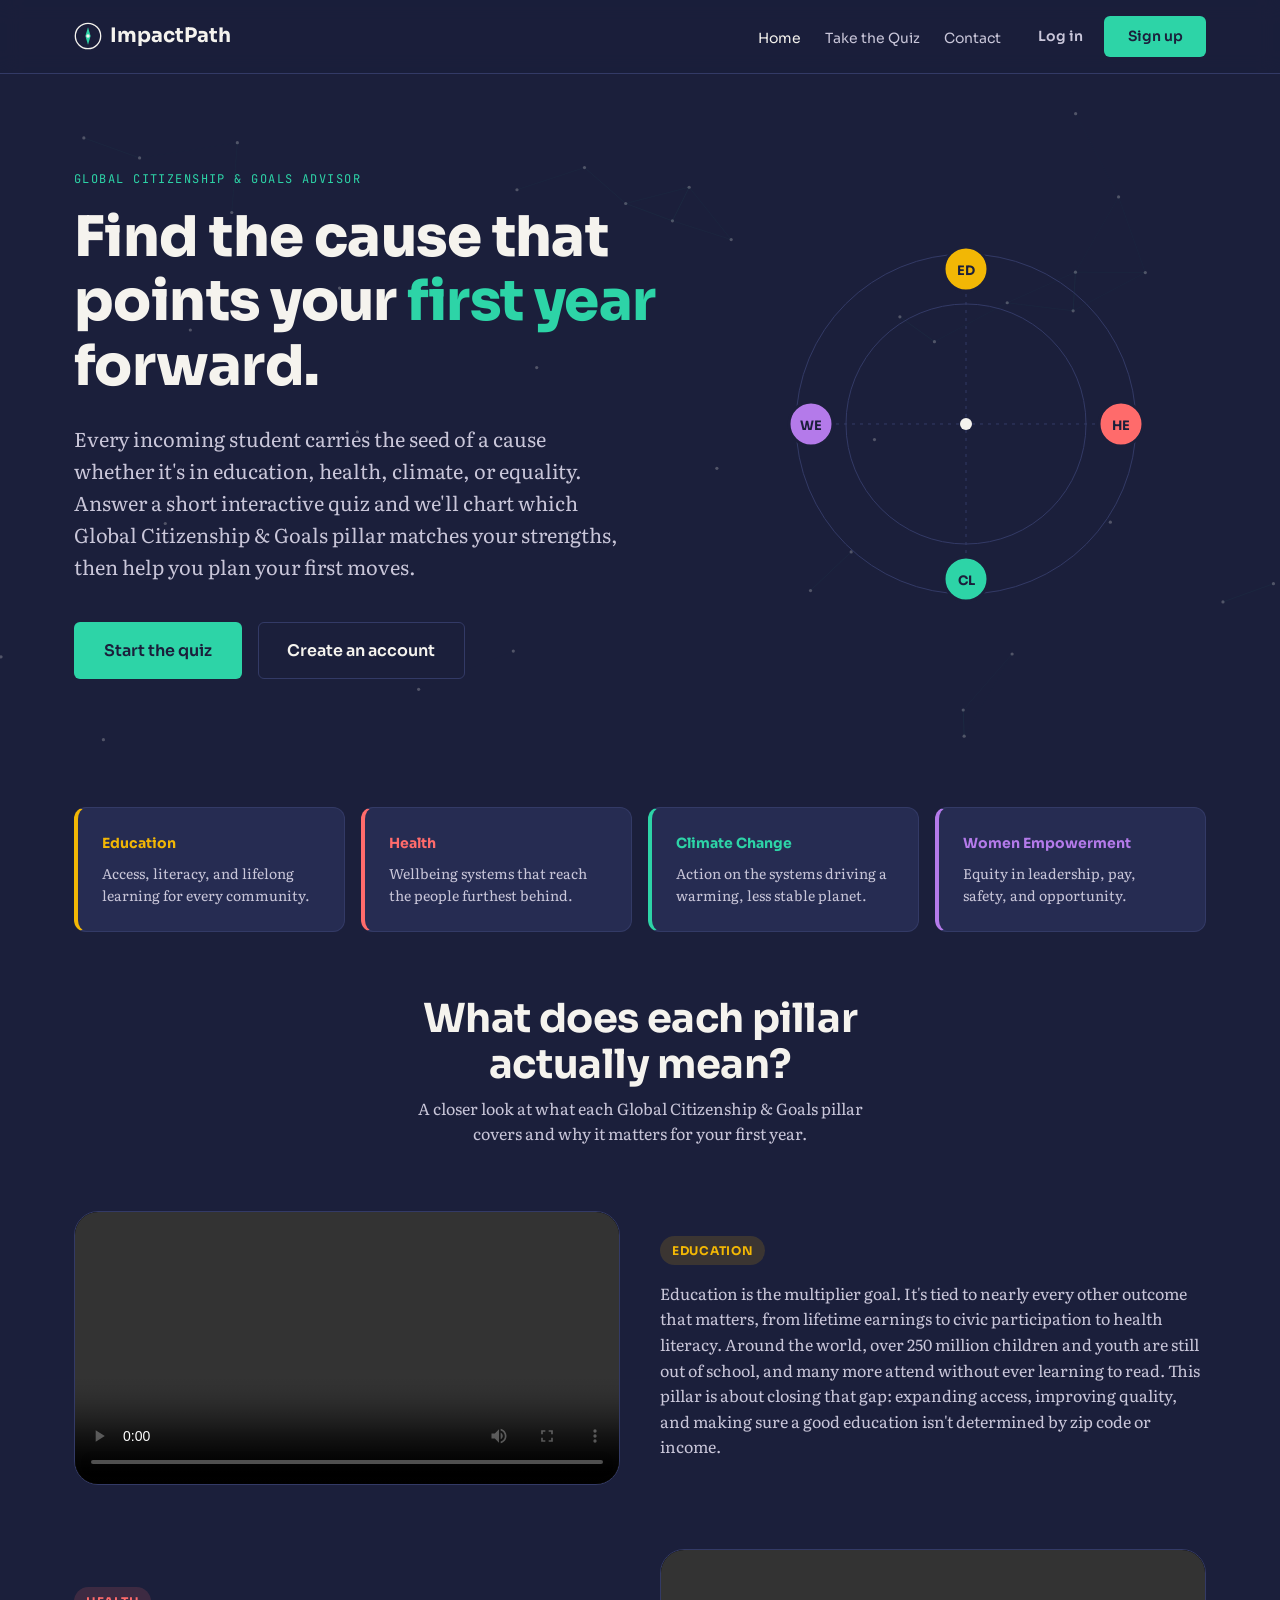
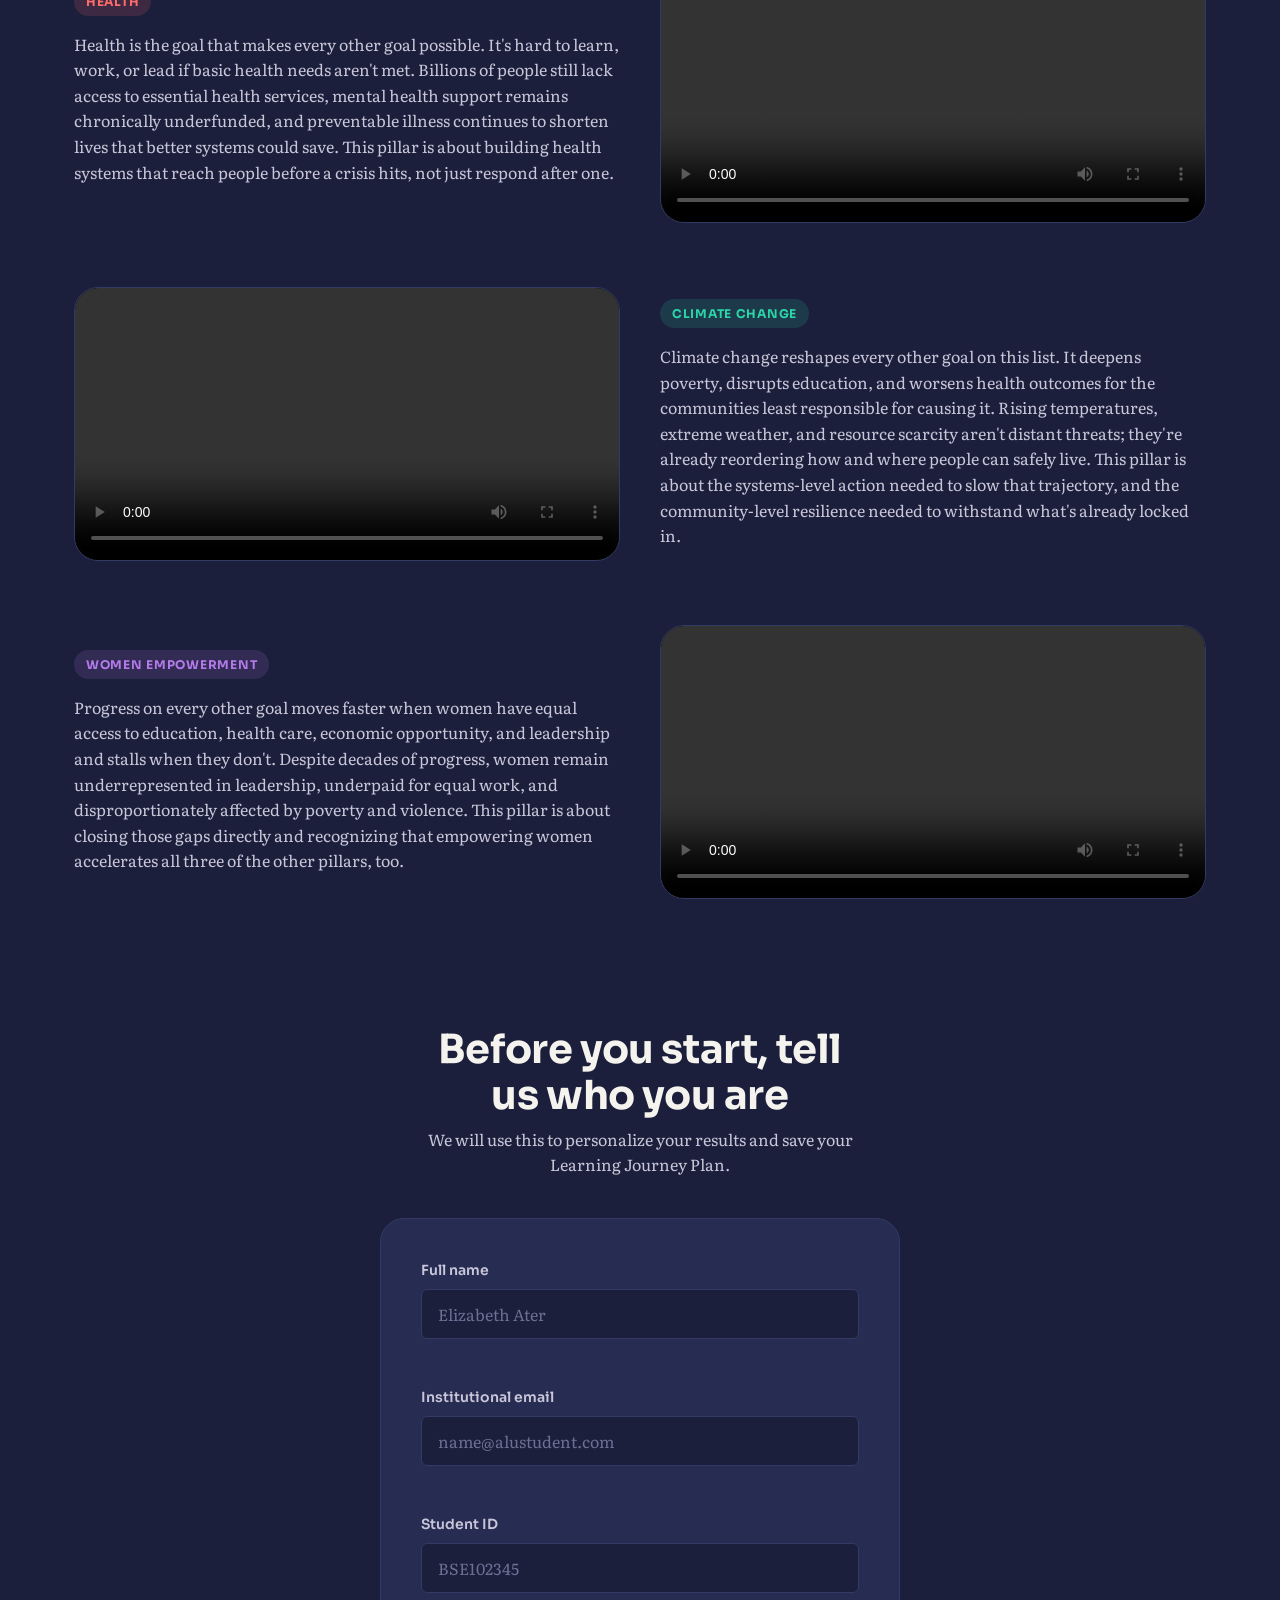
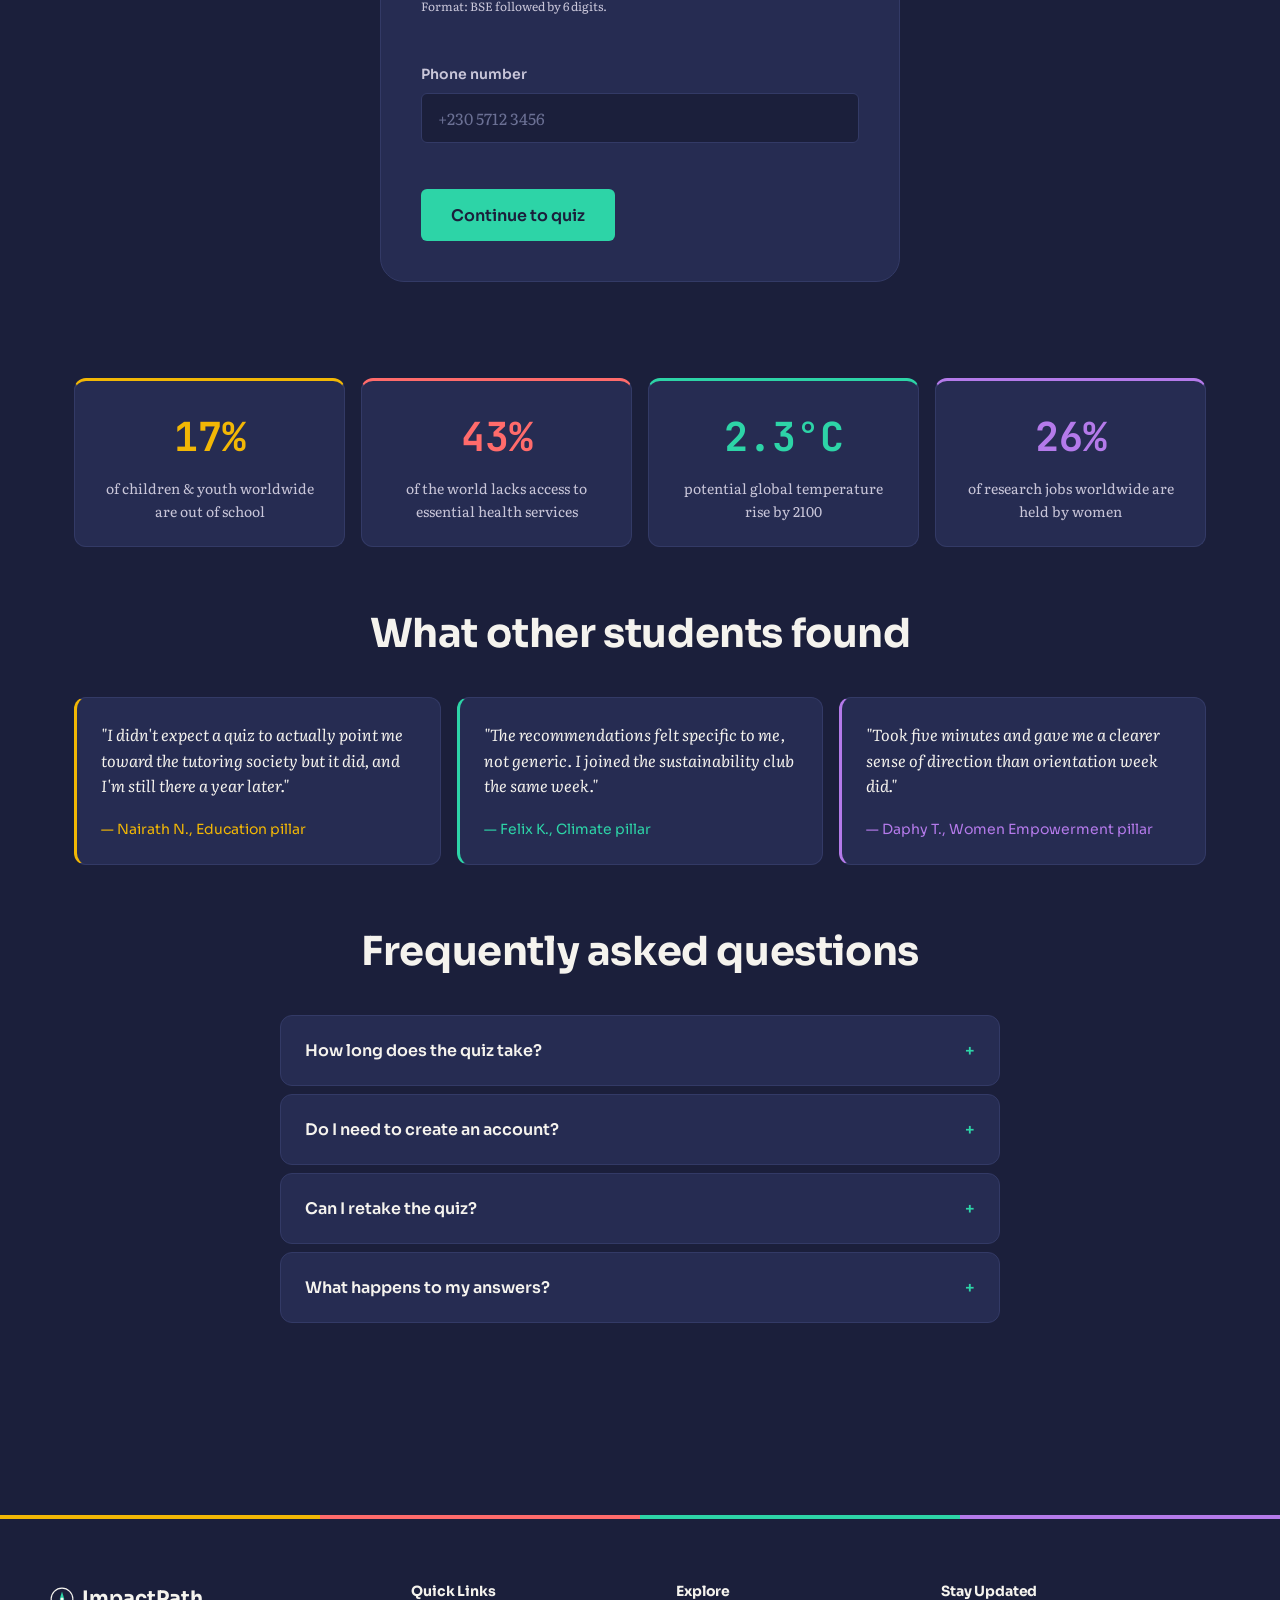
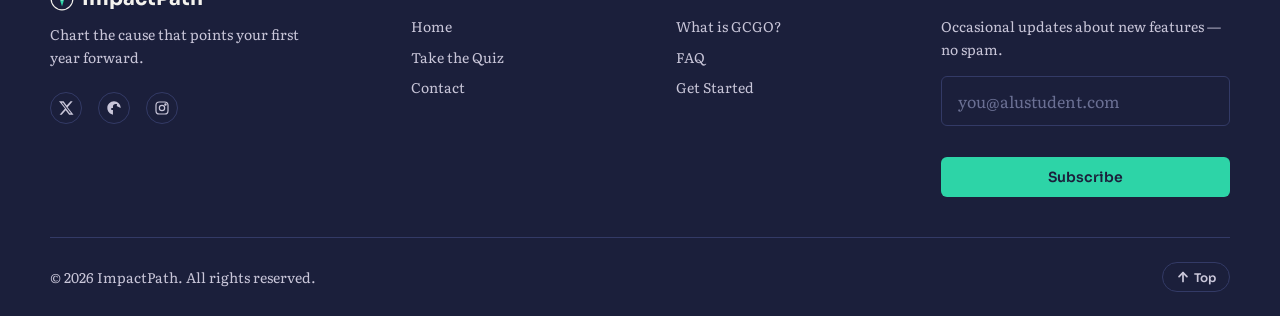
==== commit c4c386f3: "Added names" ====
--- a/index.html
+++ b/index.html
@@ -233,7 +233,7 @@
   <form id="student-details-form" class="details__form" novalidate>
     <div class="field">
       <label class="field__label" for="student-name">Full name</label>
-      <input class="field__input" type="text" id="student-name" name="studentName" placeholder="Aïsha Ramgoolam" autocomplete="name">
+      <input class="field__input" type="text" id="student-name" name="studentName" placeholder="Elizabeth Ater" autocomplete="name">
       <small class="error-message" role="alert"></small>
     </div>
 
@@ -291,7 +291,7 @@
   <h2>What other students found</h2>
   <div class="testimonial-grid">
     <article class="testimonial-card" style="--pillar-color: var(--color-education);">
-      <p class="testimonial-card__quote">"I didn't expect a quiz to actually point me toward the tutoring society — but it did, and I'm still there a year later."</p>
+      <p class="testimonial-card__quote">"I didn't expect a quiz to actually point me toward the tutoring society but it did, and I'm still there a year later."</p>
       <span class="testimonial-card__author">— Nairath N., Education pillar</span>
     </article>
     <article class="testimonial-card" style="--pillar-color: var(--color-climate);">
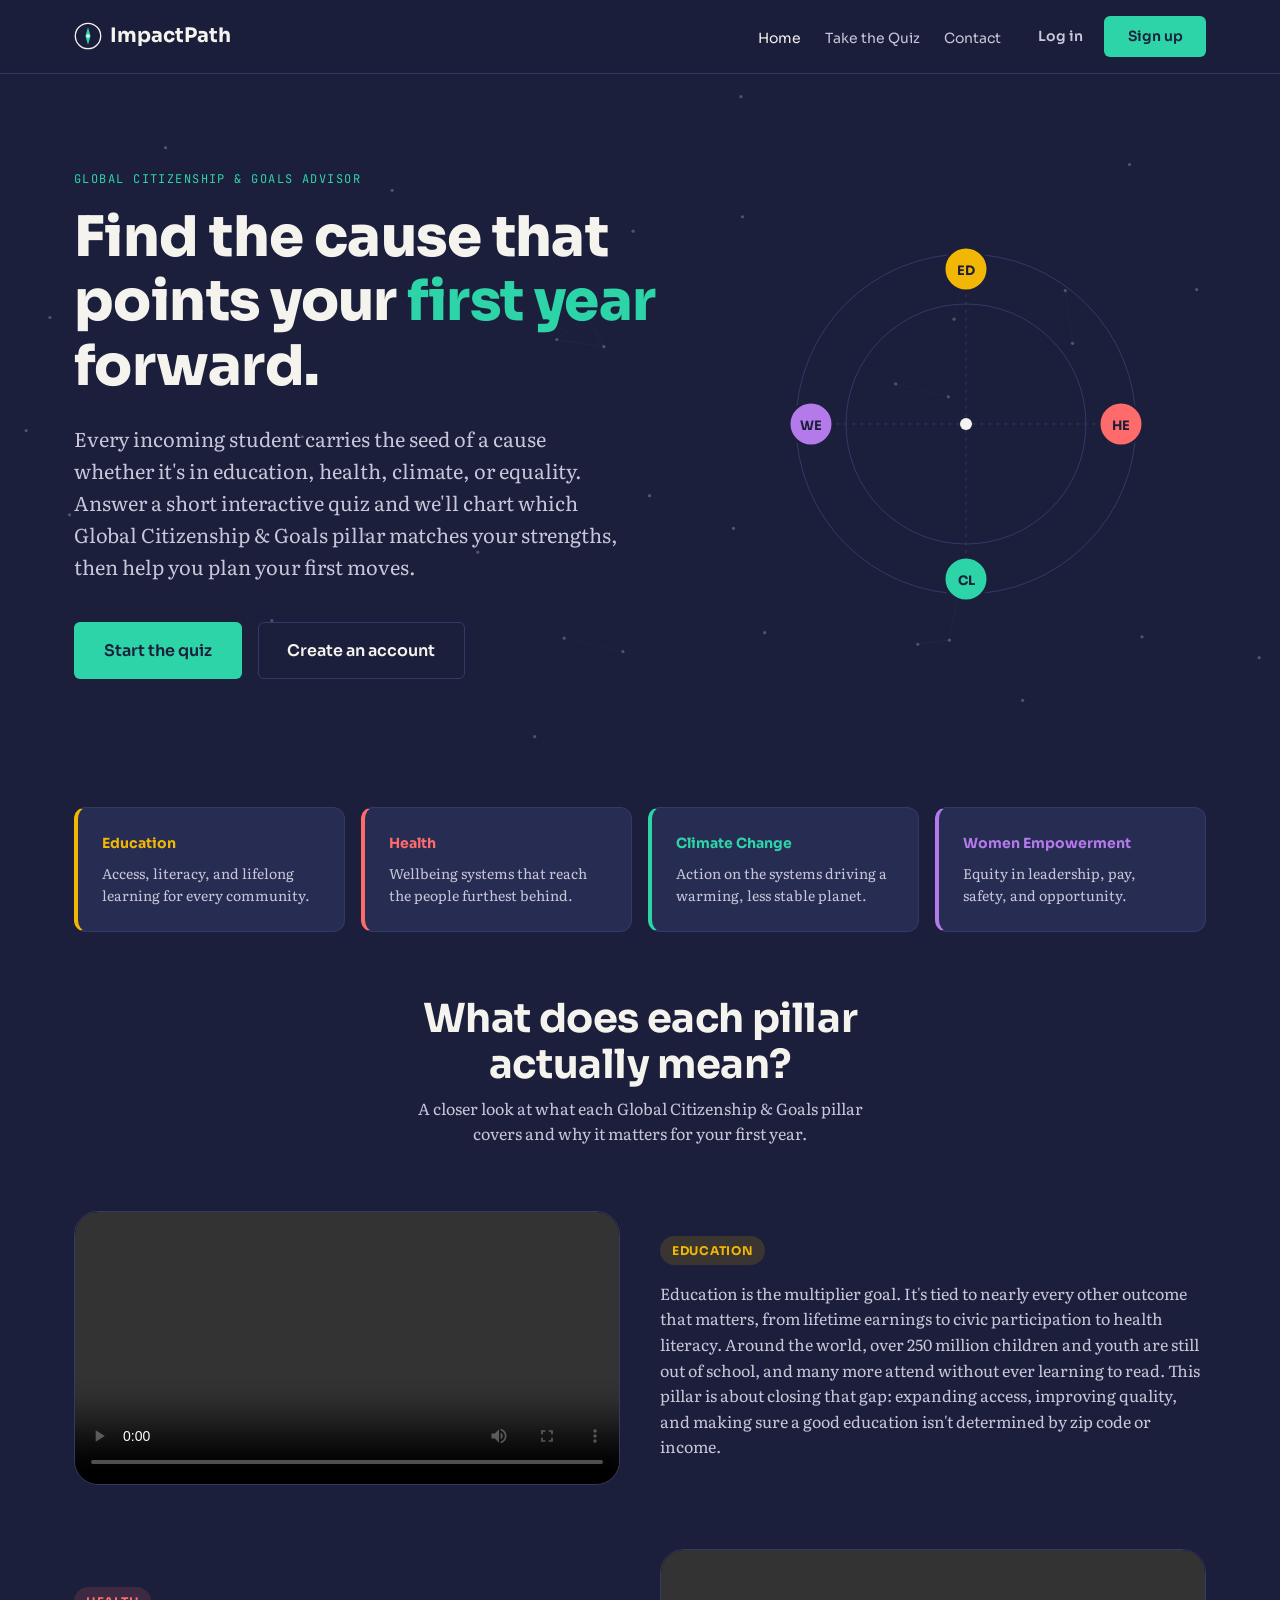
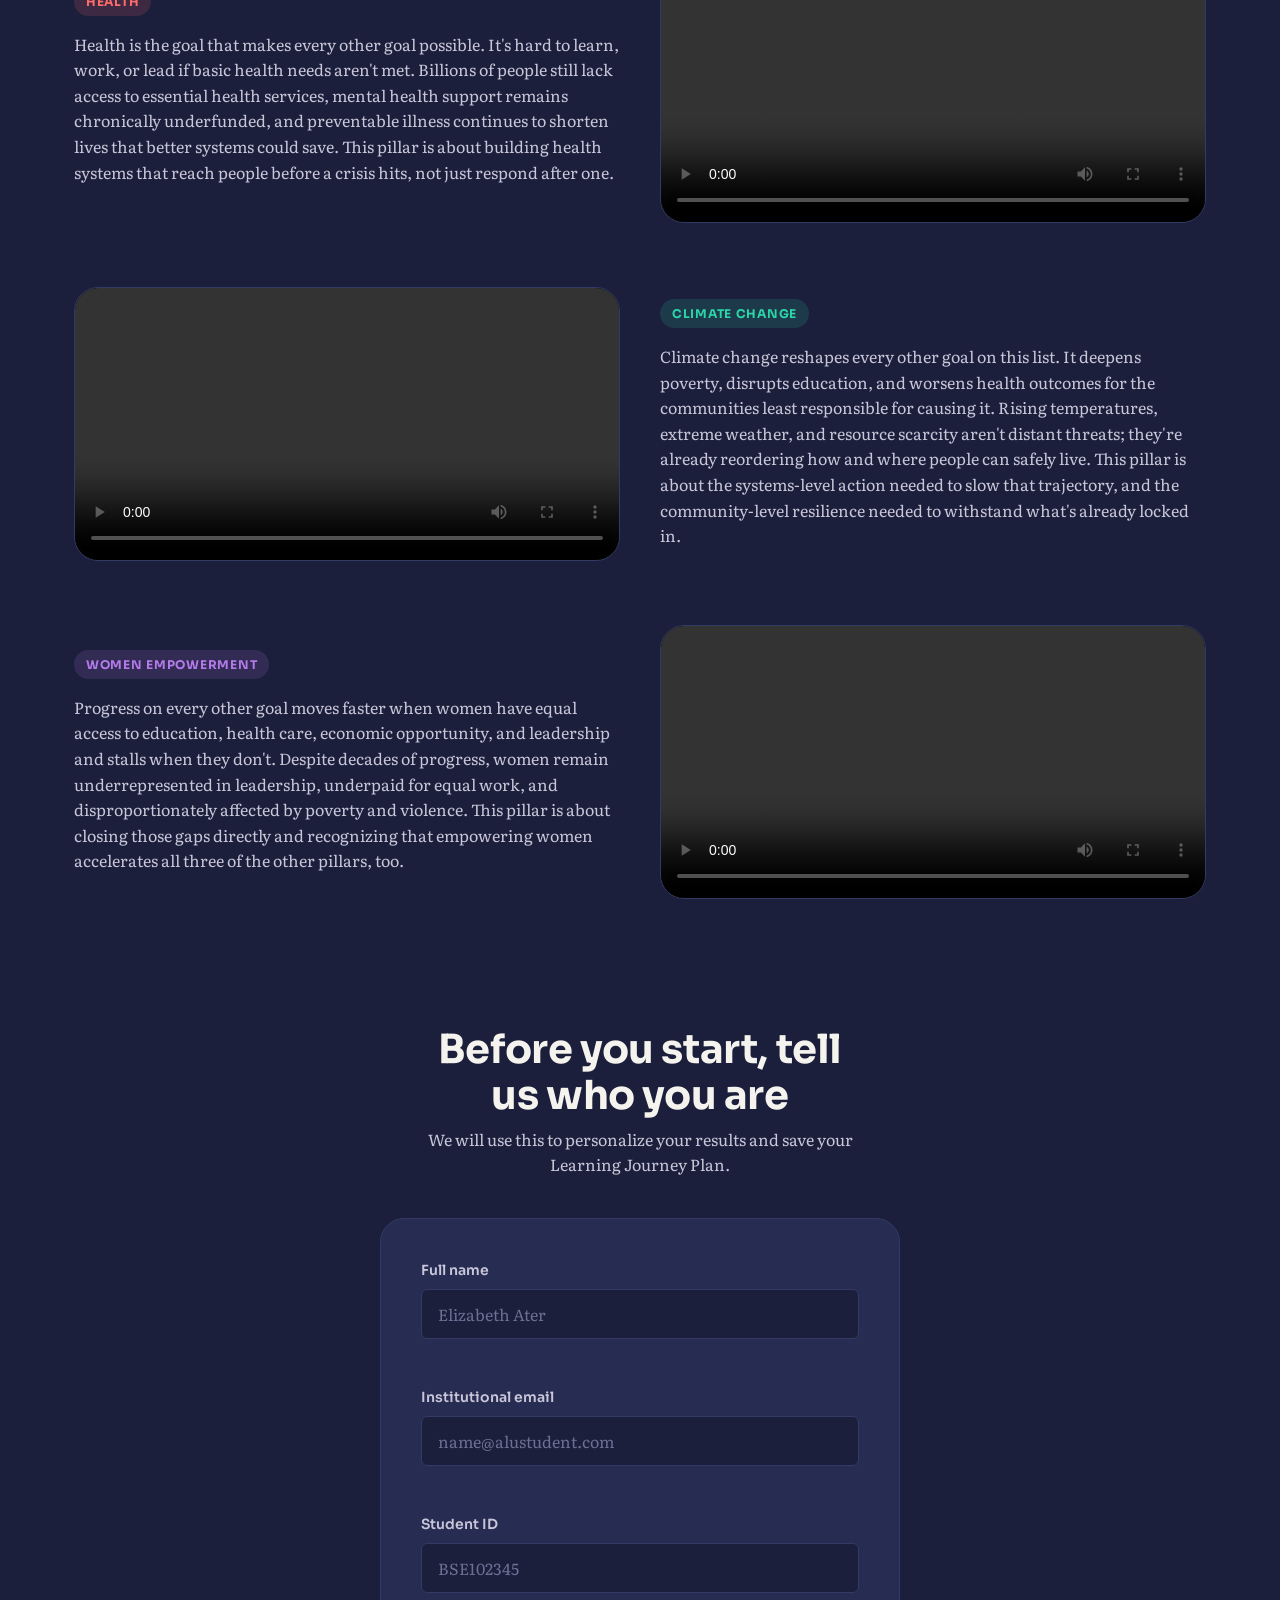
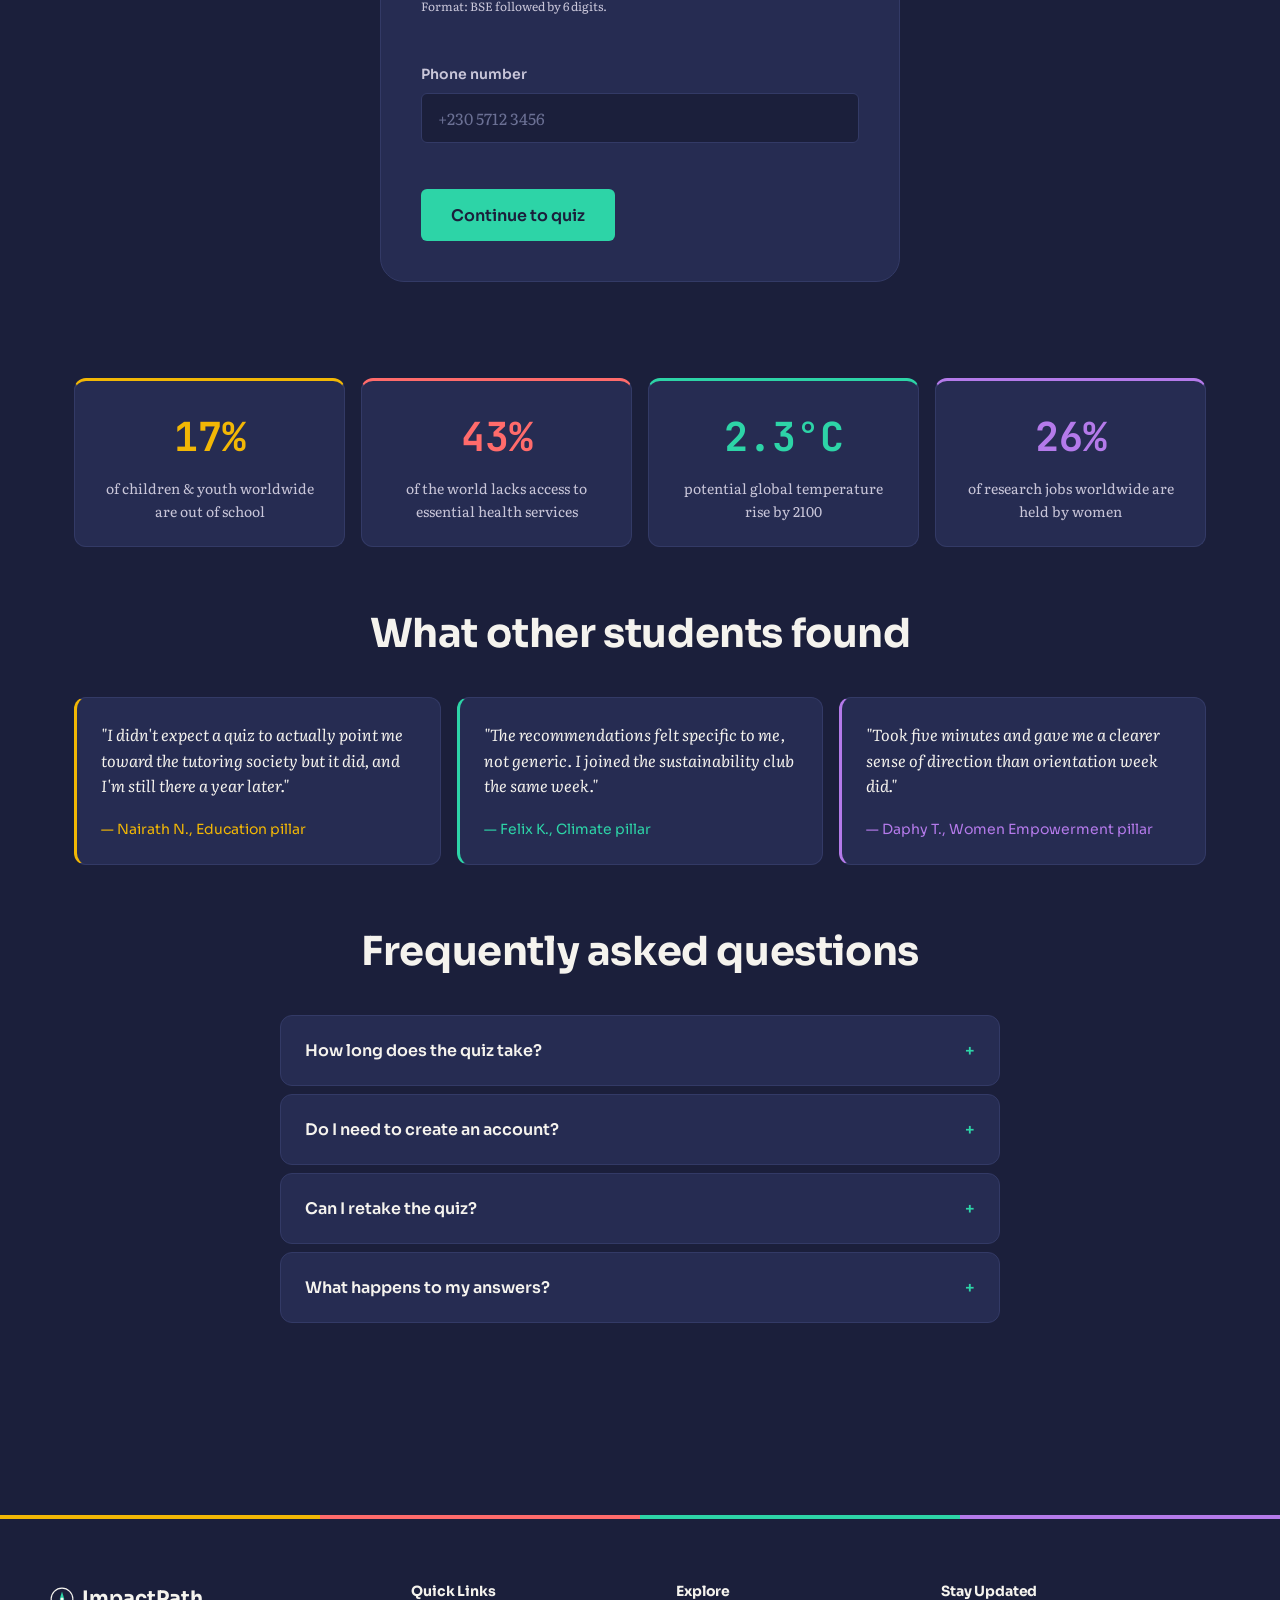
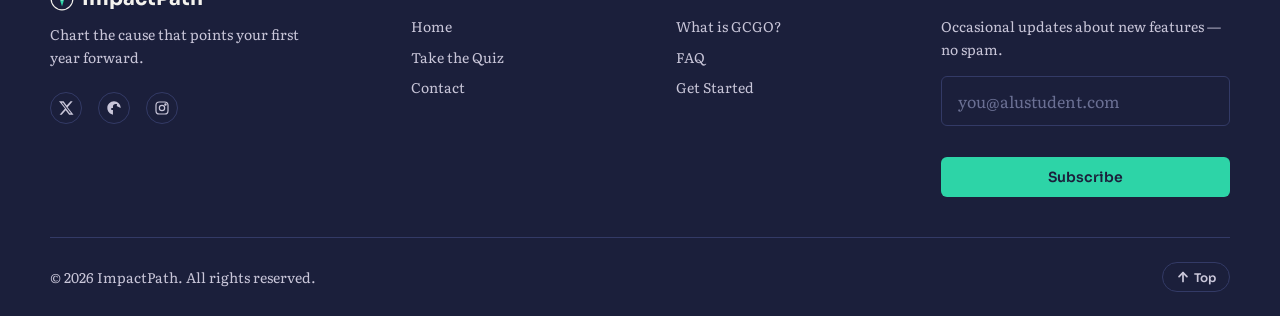
==== commit 17c8bcf2: "added the sign up regex" ====
--- a/index.html
+++ b/index.html
@@ -367,7 +367,7 @@
         </div>
         <div class="field">
           <label class="field__label" for="login-password">Password</label>
-          <input class="field__input" type="password" id="login-password" placeholder="••••••••">
+          <input class="field__input" type="password" id="signup-password" placeholder="••••••••">
           <small class="error-message" role="alert"></small>
         </div>
         <button type="submit" class="btn btn--primary" style="width:100%;justify-content:center;">Log in</button>
